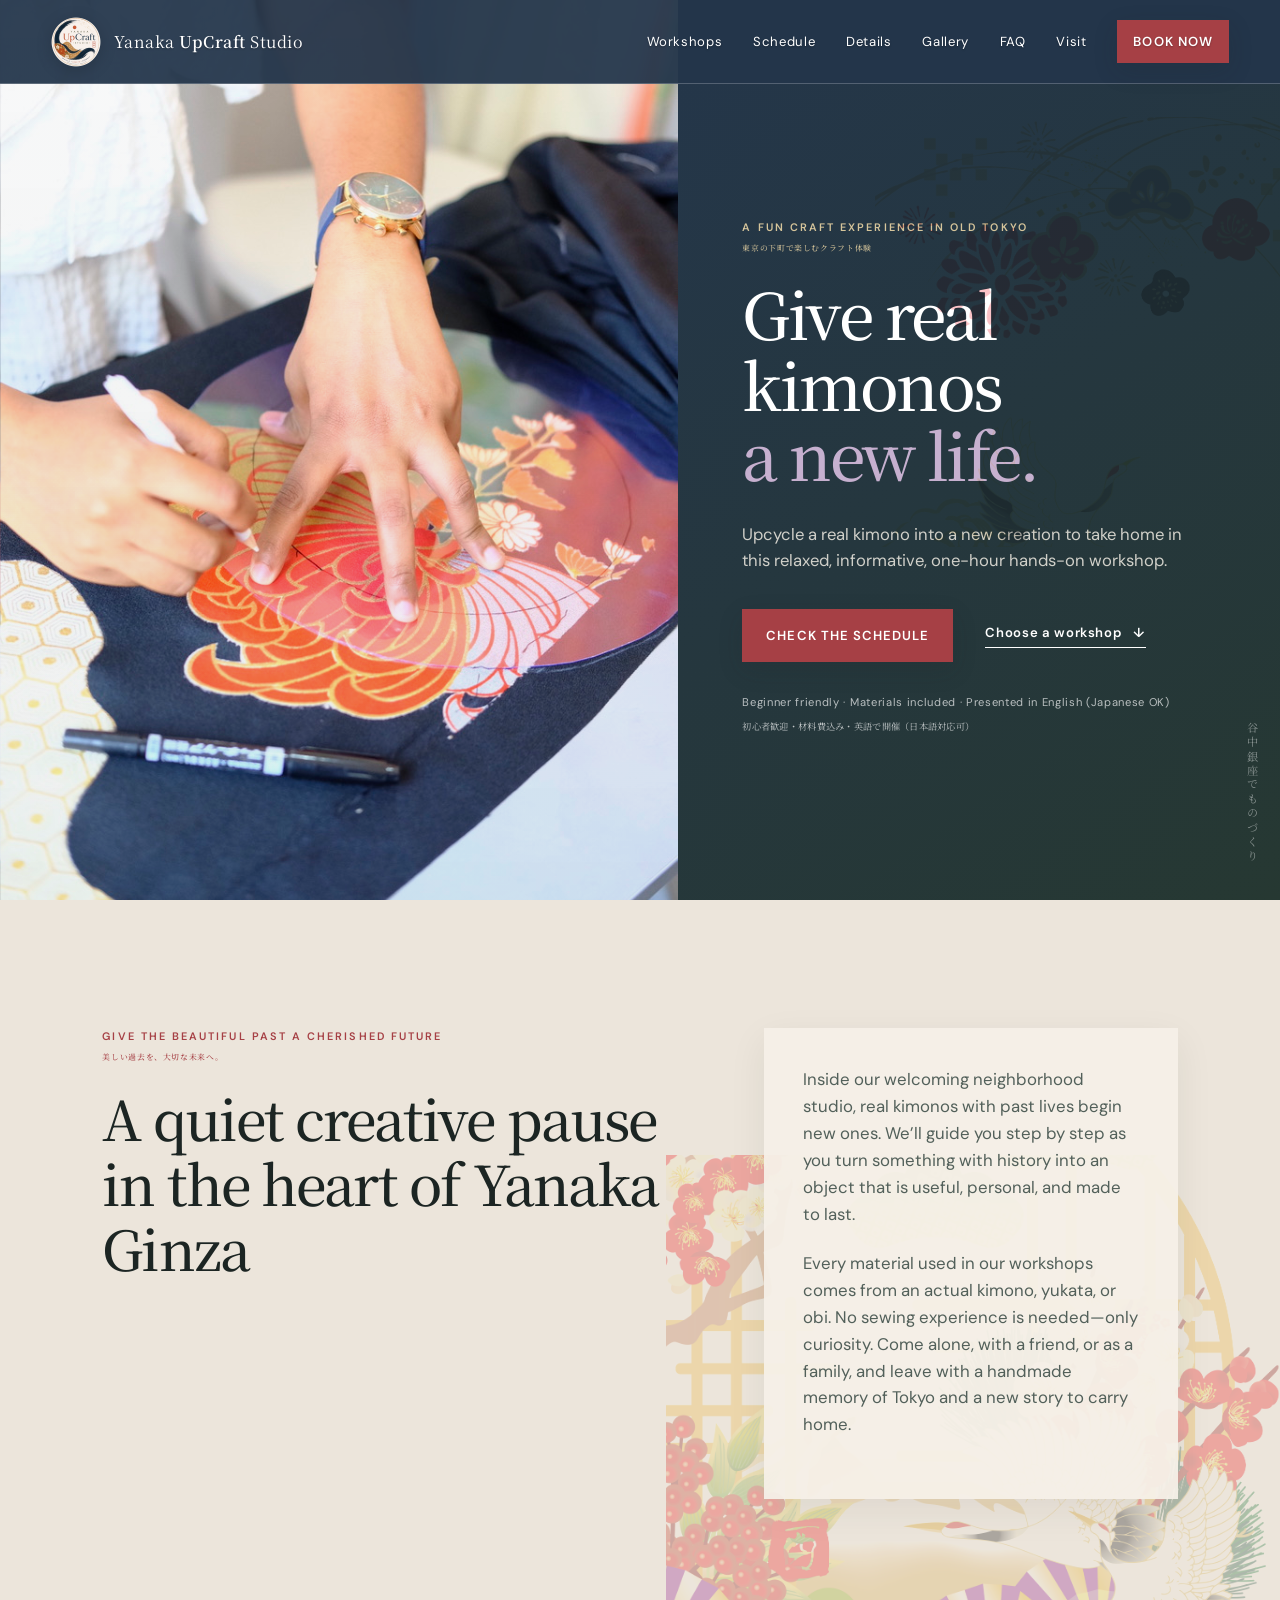
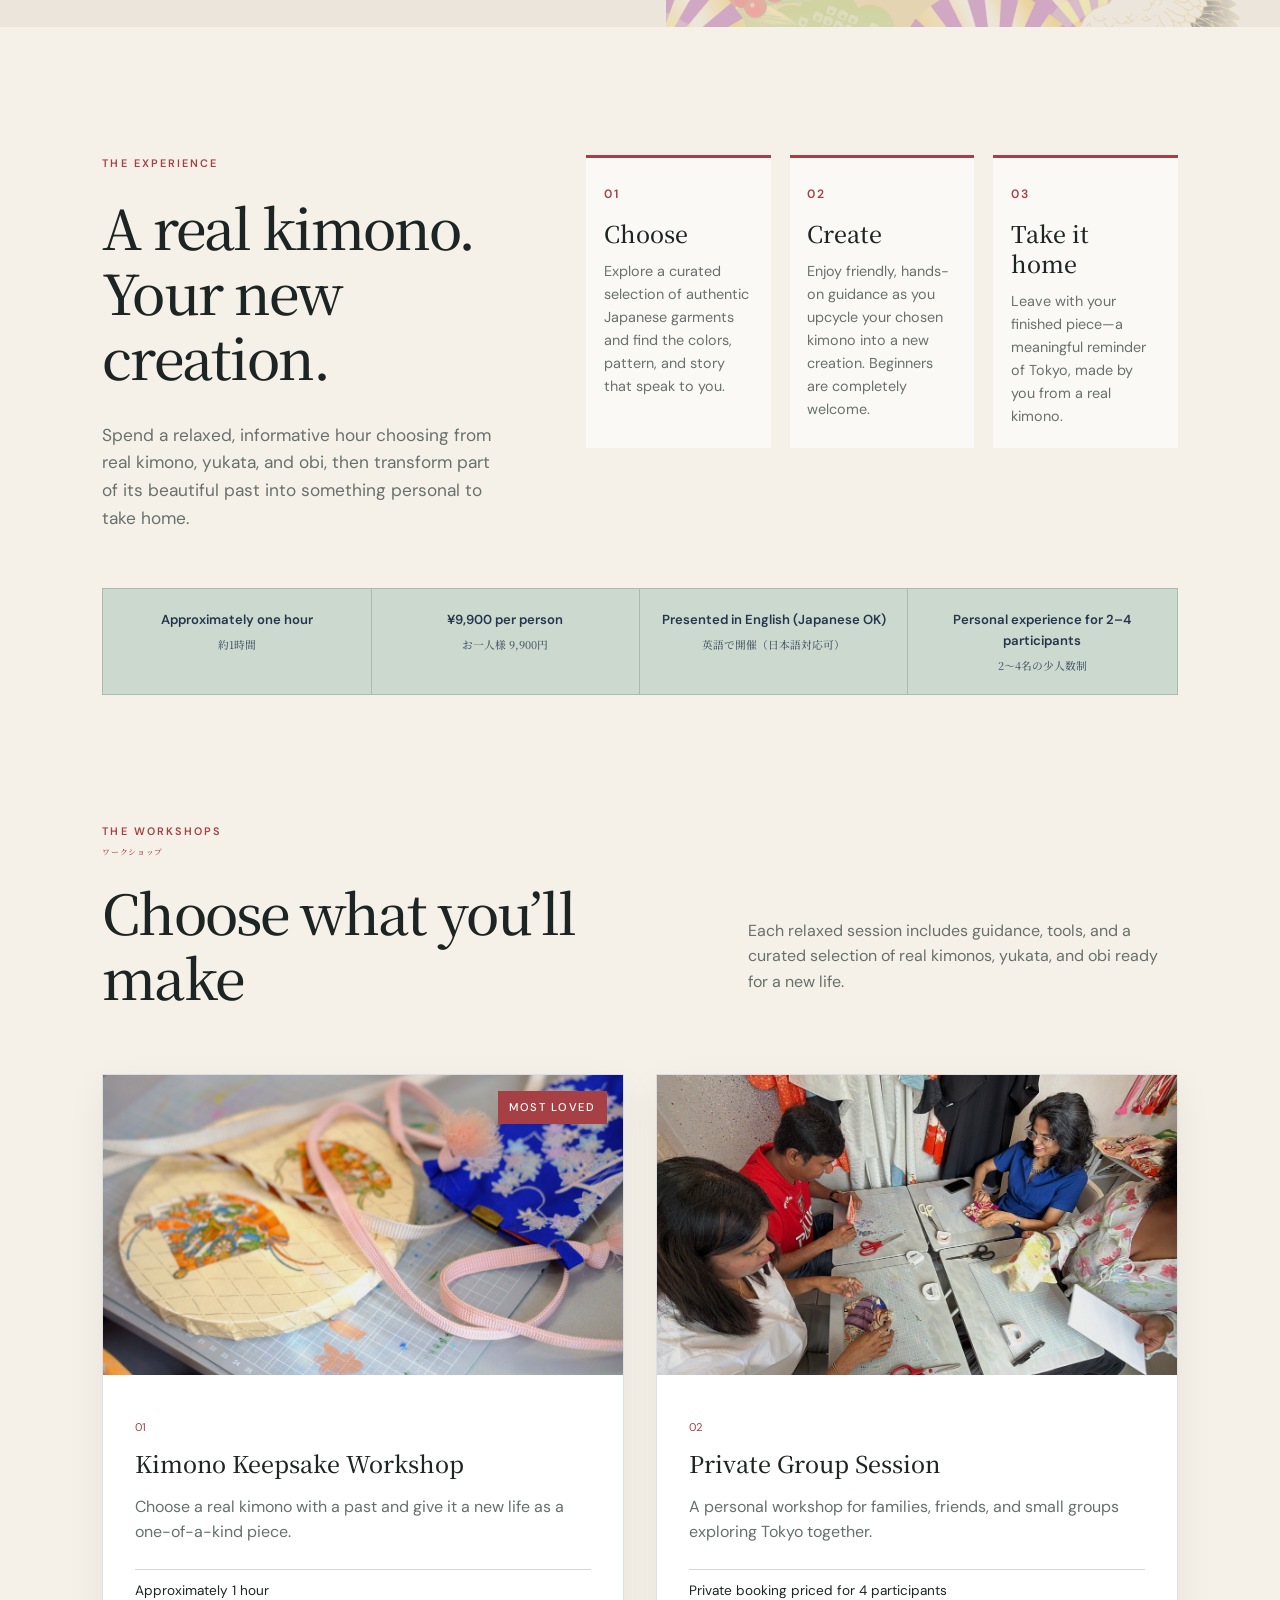
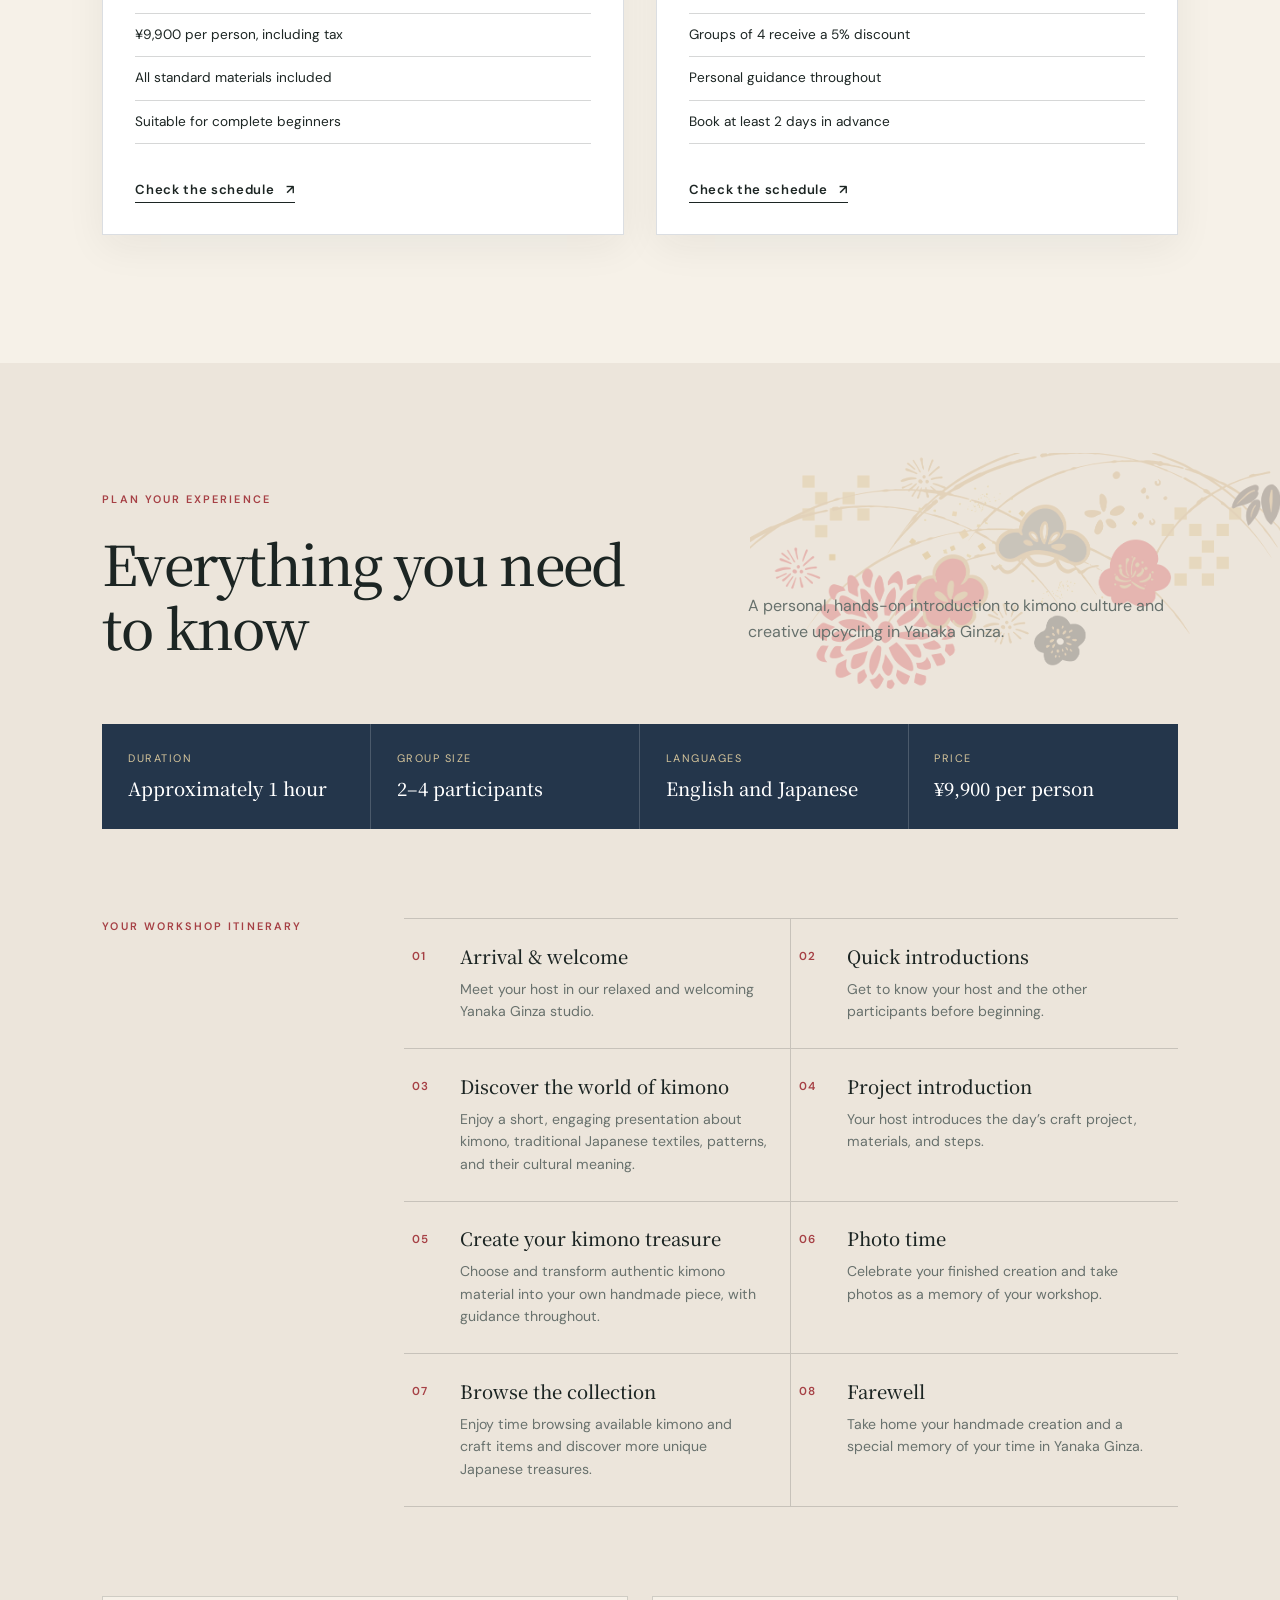
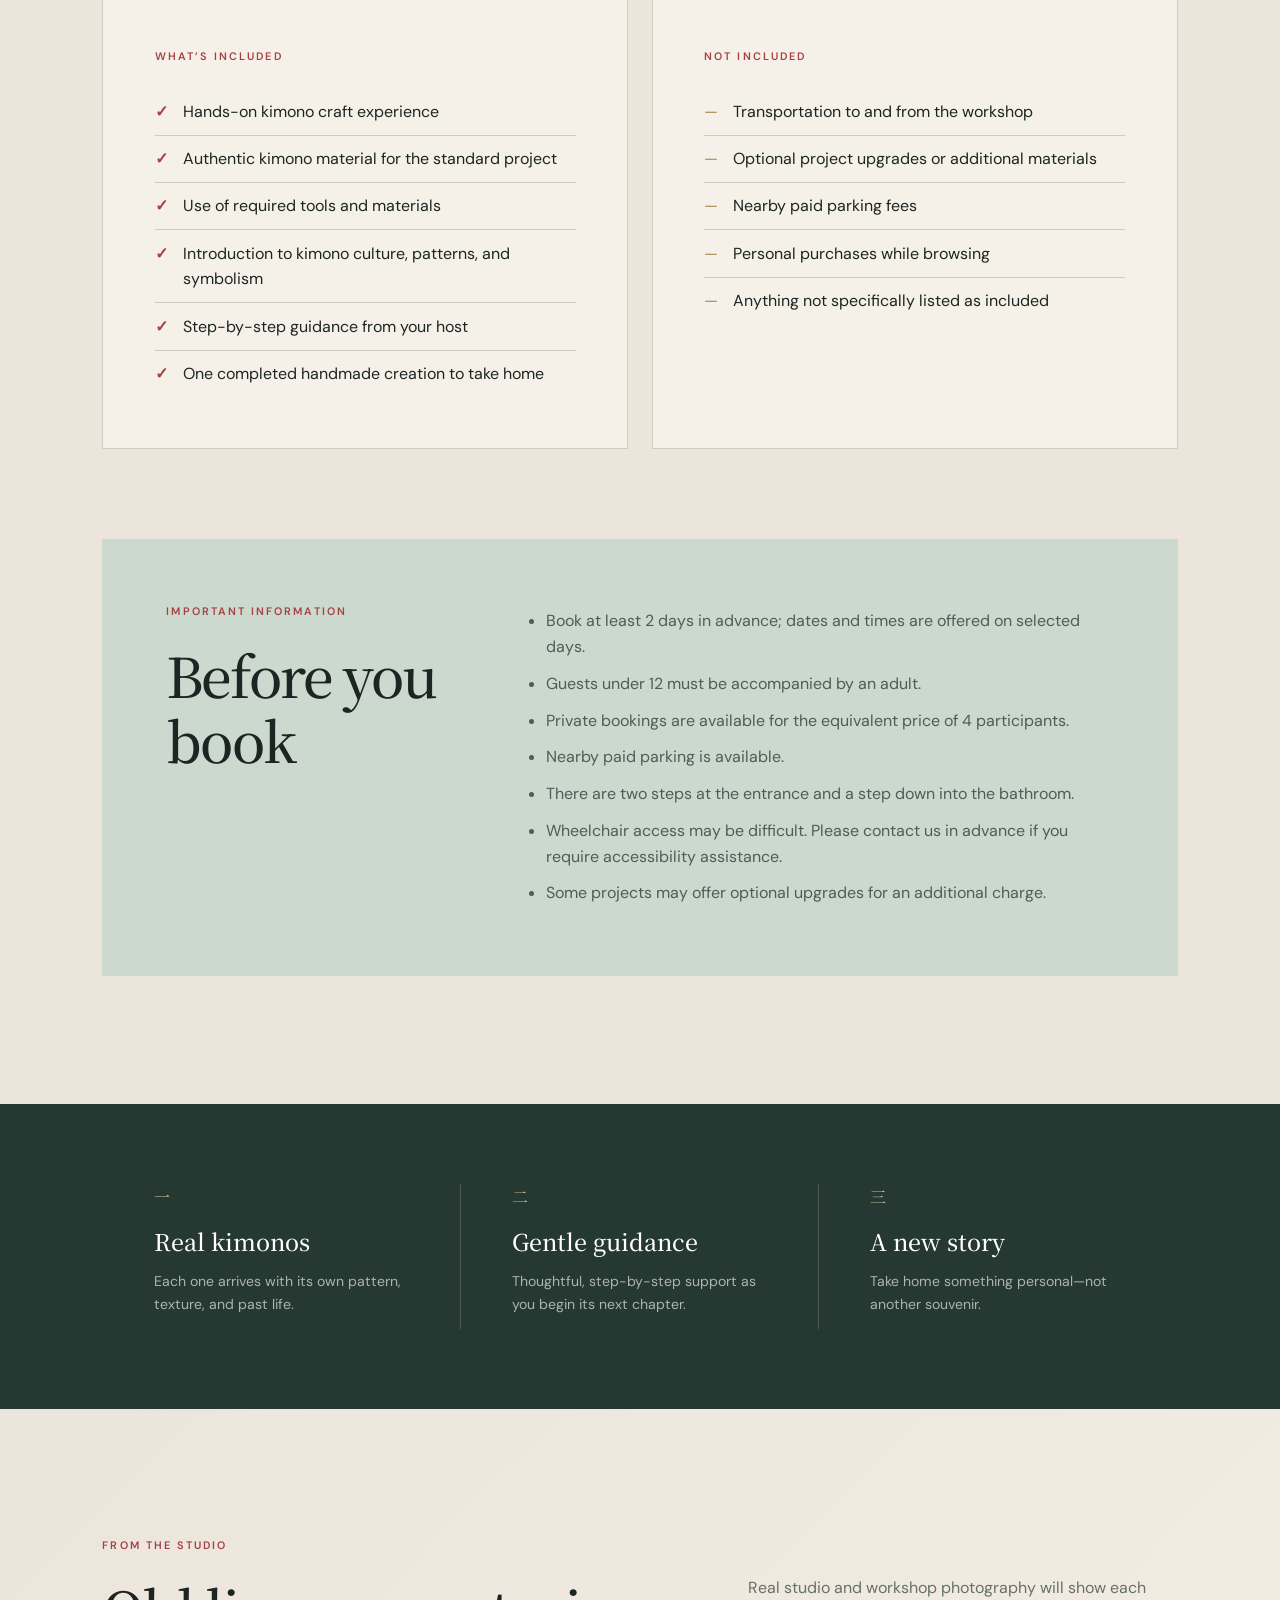
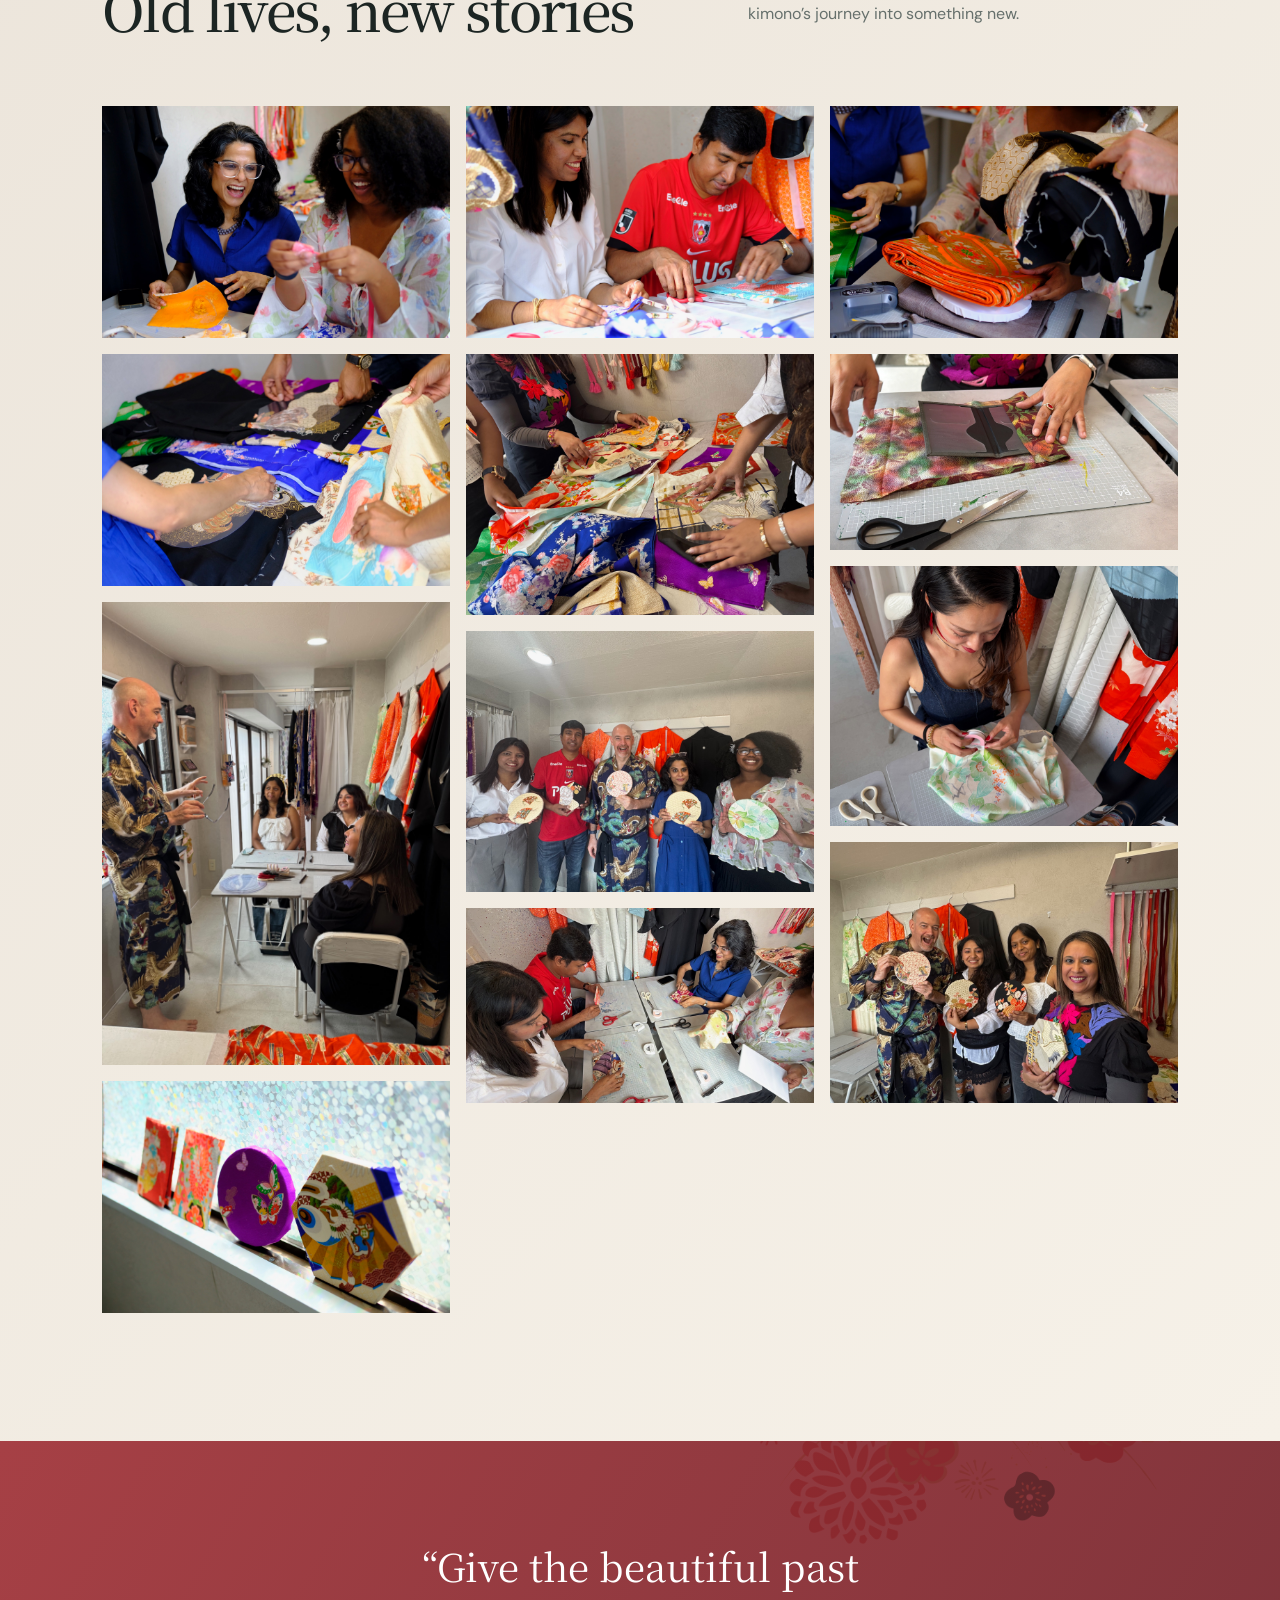
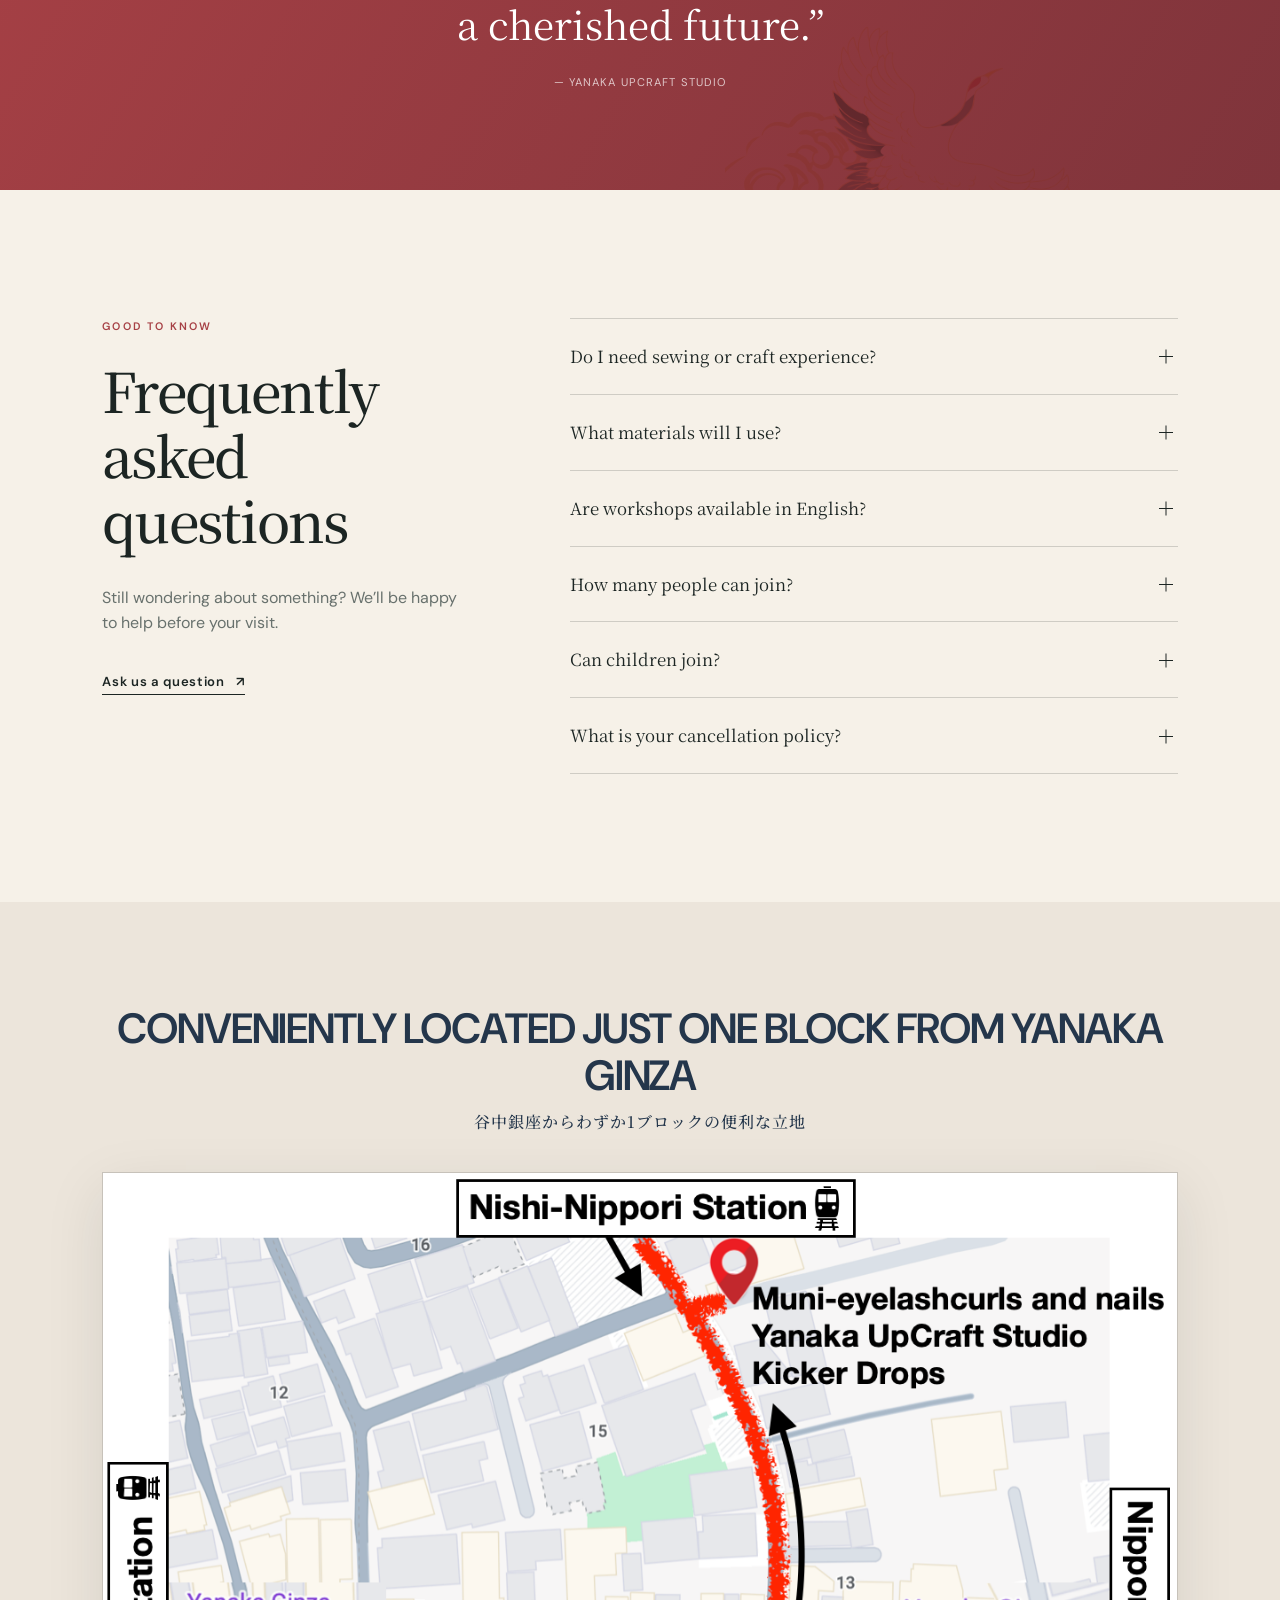
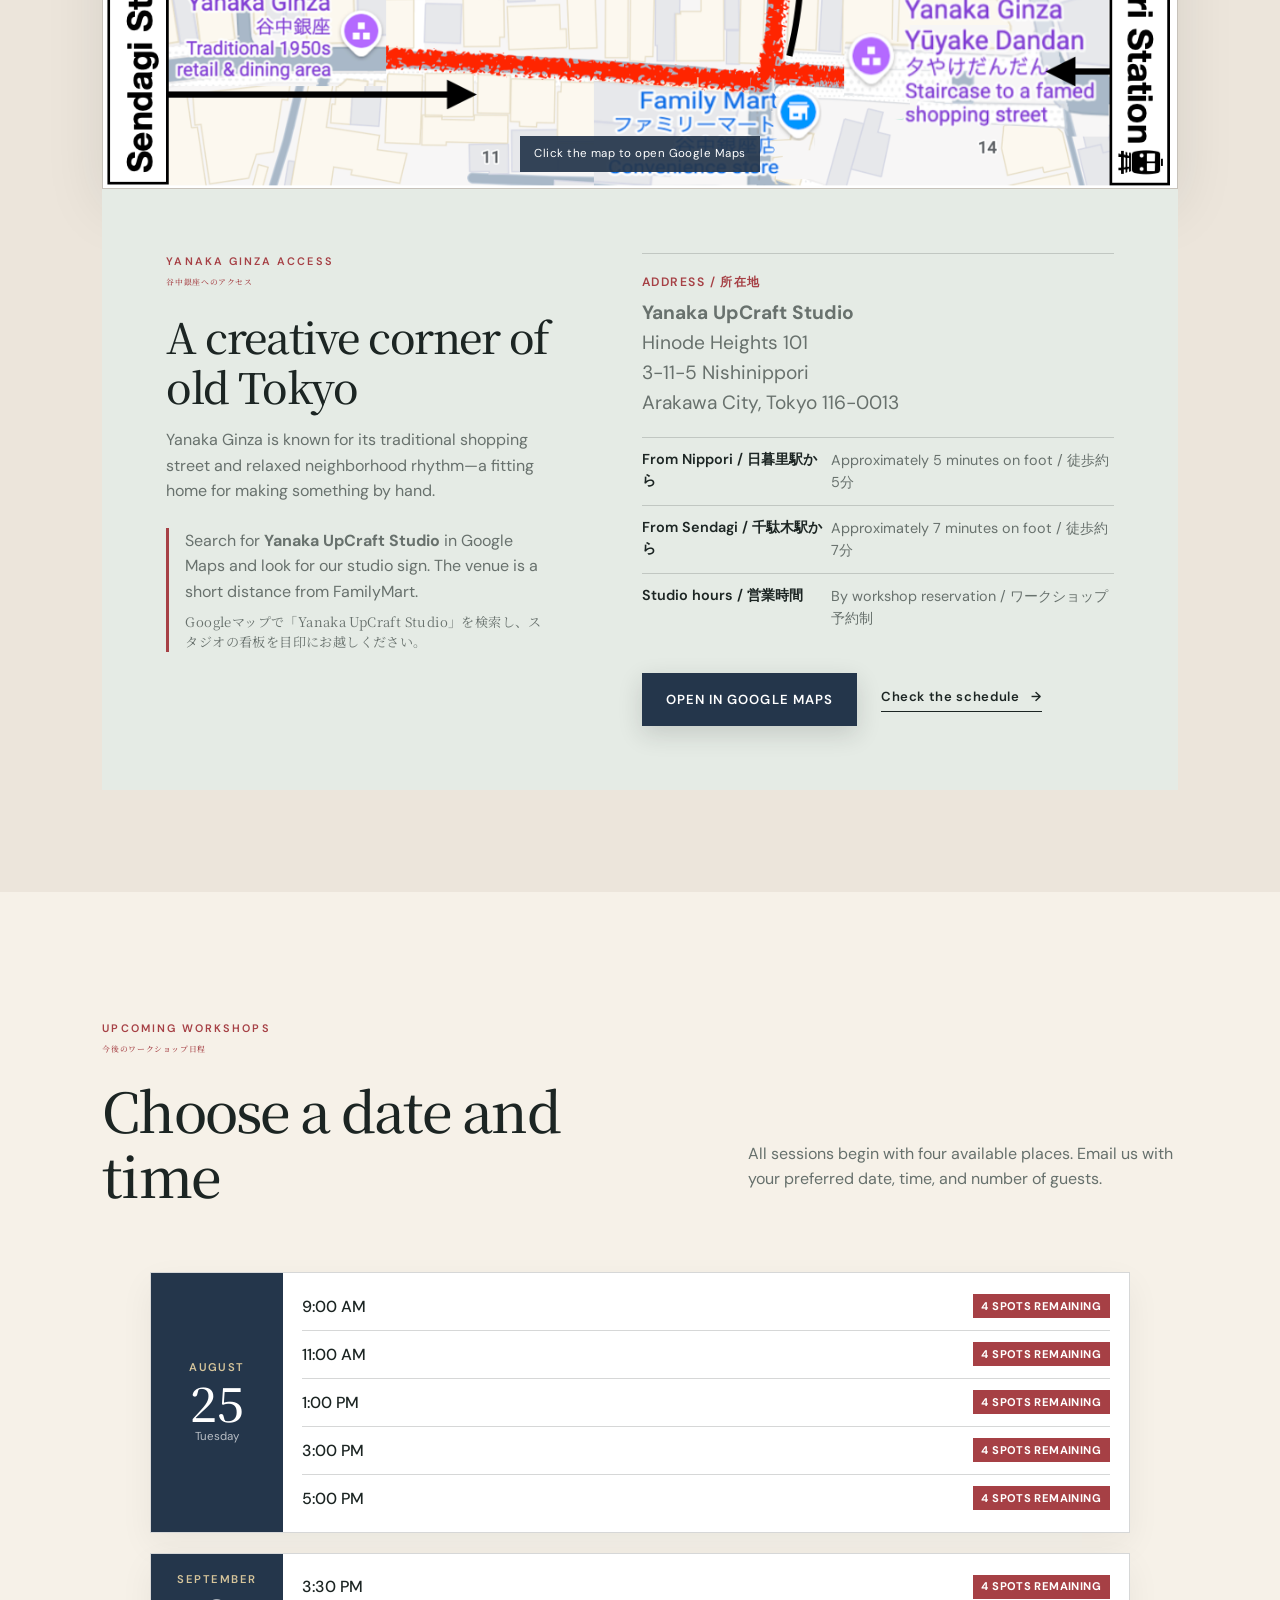
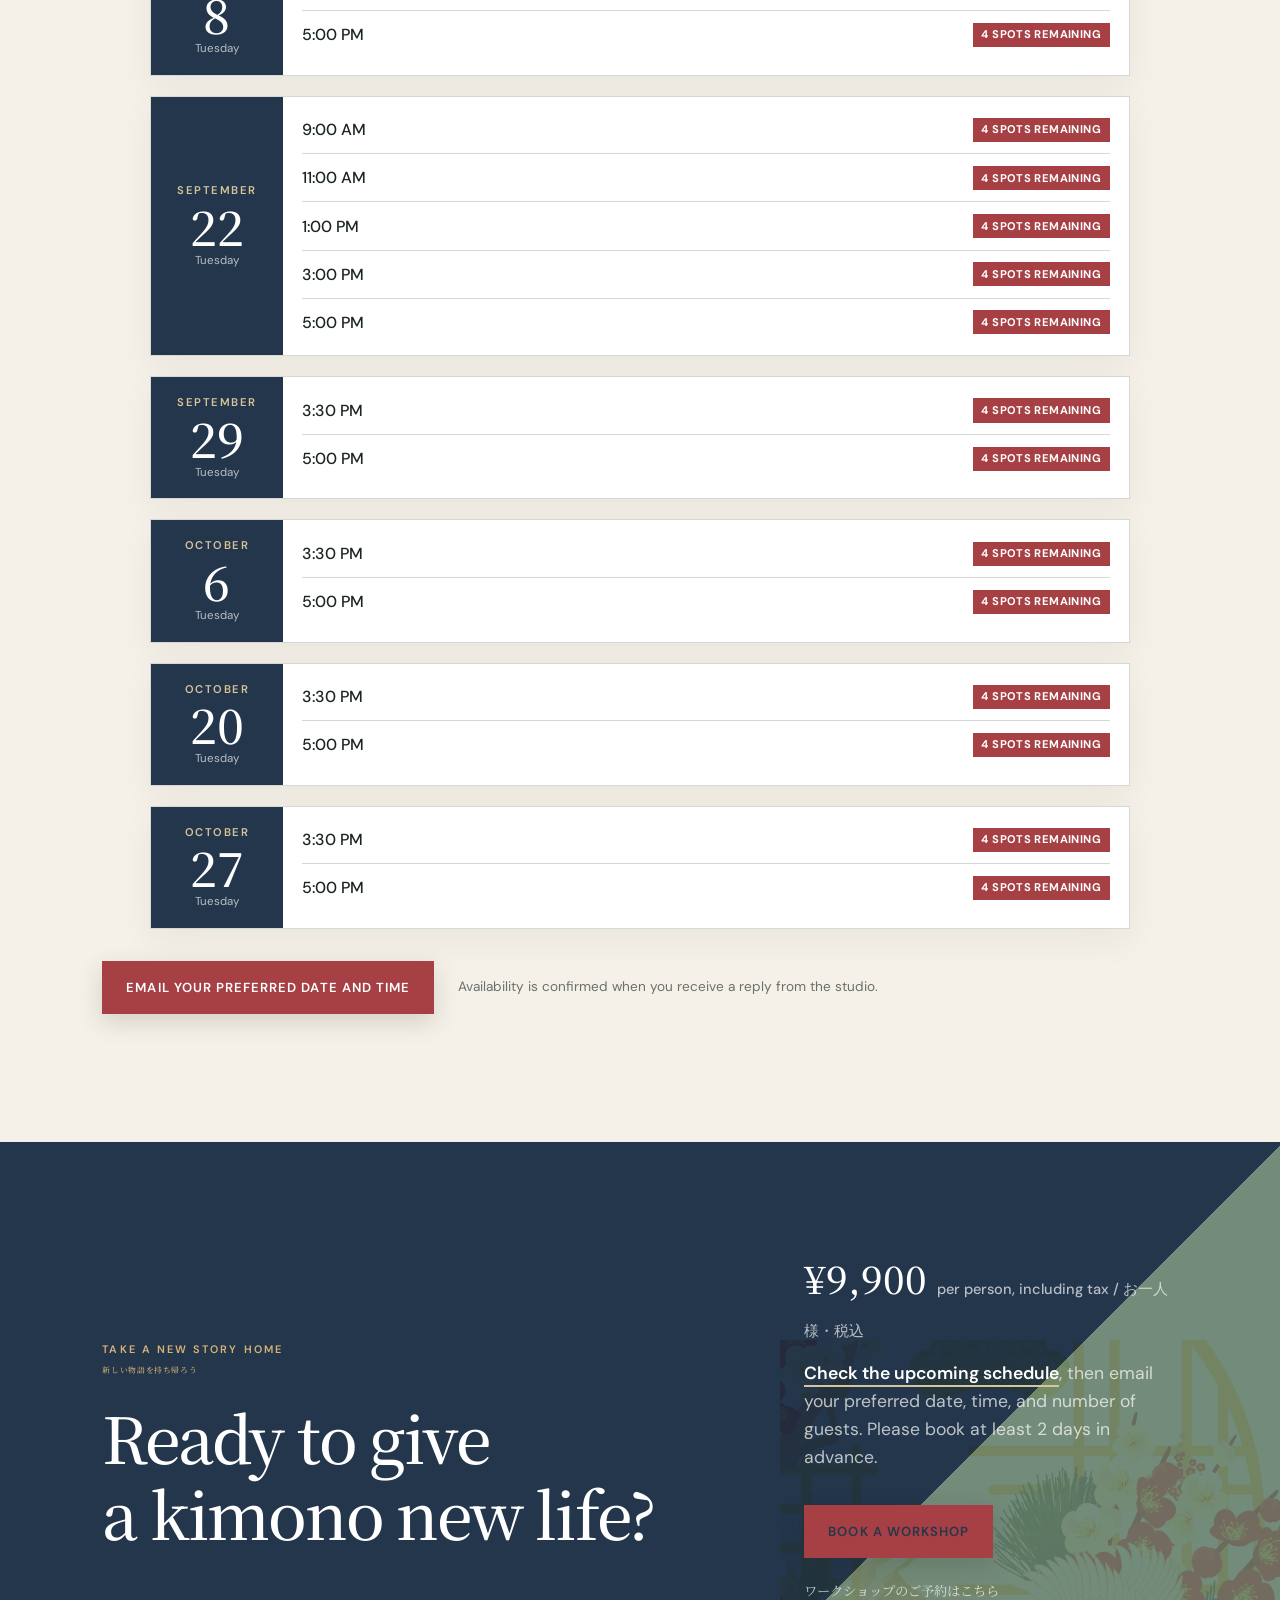
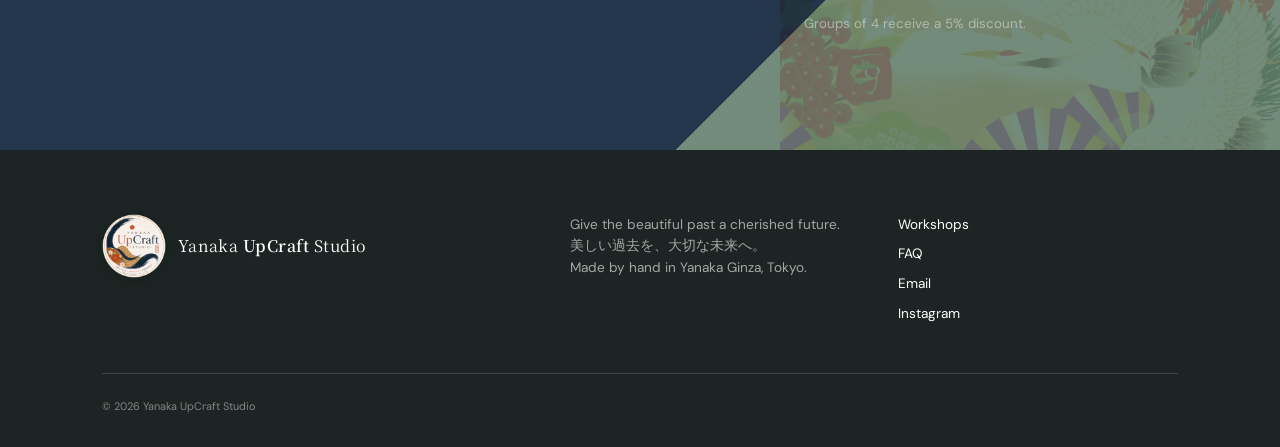
==== index.html @ 0b8ea52d "Merge remote-tracking branch 'origin/main' # Conflicts: #	index.html" ====
<!doctype html>
<html lang="en">
<head>
  <meta charset="utf-8">
  <meta name="viewport" content="width=device-width, initial-scale=1">
  <title>Yanaka UpCraft Studio | Kimono Craft Workshops in Yanaka Ginza, Tokyo</title>
  <meta name="description" content="Give the beautiful past a cherished future at a relaxed, one-hour hands-on kimono upcycling workshop in Yanaka Ginza, Tokyo.">
  <meta name="theme-color" content="#23362f">
  <meta property="og:title" content="Yanaka UpCraft Studio">
  <meta property="og:description" content="A relaxed, hands-on kimono upcycling workshop in Yanaka Ginza, Tokyo.">
  <meta property="og:type" content="website">
  <meta property="og:url" content="https://yanakaupcraftstudio.com/">
  <meta name="twitter:card" content="summary_large_image">
  <meta name="twitter:title" content="Yanaka UpCraft Studio">
  <meta name="twitter:description" content="A relaxed, hands-on kimono upcycling workshop in Yanaka Ginza, Tokyo.">
  <link rel="canonical" href="https://yanakaupcraftstudio.com/">
  <link rel="icon" href="favicon.png" type="image/png" sizes="32x32">
  <link rel="apple-touch-icon" href="apple-touch-icon.png" sizes="180x180">
  <link rel="preconnect" href="https://fonts.googleapis.com">
  <link rel="preconnect" href="https://fonts.gstatic.com" crossorigin>
  <link href="https://fonts.googleapis.com/css2?family=DM+Sans:wght@400;500;600&family=Noto+Serif+JP:wght@400;500;600&display=swap" rel="stylesheet">
  <link rel="stylesheet" href="css/style.css">
  <script src="js/script.js" defer></script>
</head>
<body>
  <a class="skip-link" href="#main">Skip to content</a>
  <header class="site-header" data-header>
    <a class="brand" href="#top" aria-label="Yanaka UpCraft Studio home">
      <img class="brand-logo" src="images/yanaka-upcraft-logo-circle.png" alt="Yanaka UpCraft Studio logo">
      <span>Yanaka <strong>UpCraft</strong> Studio</span>
    </a>
    <button class="menu-button" type="button" aria-expanded="false" aria-controls="site-nav">Menu</button>
    <nav id="site-nav" class="site-nav" aria-label="Main navigation">
      <a href="#workshops">Workshops</a><a href="#schedule">Schedule</a><a href="#details">Details</a><a href="#gallery">Gallery</a><a href="#faq">FAQ</a><a href="#visit">Visit</a>
      <a class="button button-small" href="#book">Book Now</a>
    </nav>
  </header>

  <main id="main">
    <section class="hero" id="top">
      <div class="hero-art" role="img" aria-label="Hands tracing a vivid floral design on a real kimono during a craft workshop"></div>
      <div class="hero-copy">
        <p class="eyebrow">A fun craft experience in old Tokyo <span class="eyebrow-jp" lang="ja">東京の下町で楽しむクラフト体験</span></p>
        <h1>Give real kimonos<br><em>a new life.</em></h1>
        <p class="hero-intro">Upcycle a real kimono into a new creation to take home in this relaxed, informative, one-hour hands-on workshop.</p>
        <div class="button-row"><a class="button" href="#schedule">Check the Schedule</a><a class="text-link" href="#workshops">Choose a workshop <span>↓</span></a></div>
        <p class="hero-note">Beginner friendly · Materials included · Presented in English (Japanese OK)<span class="jp-text" lang="ja">初心者歓迎・材料費込み・英語で開催（日本語対応可）</span></p>
      </div>
      <span class="vertical-type" aria-hidden="true">谷中銀座でものづくり</span>
    </section>

    <section class="intro section motif-section" id="story">
      <div><p class="eyebrow">Give the beautiful past a cherished future <span class="eyebrow-jp" lang="ja">美しい過去を、大切な未来へ。</span></p><h2>A quiet creative pause in the heart of Yanaka Ginza</h2></div>
      <div class="prose"><p>Inside our welcoming neighborhood studio, real kimonos with past lives begin new ones. We’ll guide you step by step as you turn something with history into an object that is useful, personal, and made to last.</p><p>Every material used in our workshops comes from an actual kimono, yukata, or obi. No sewing experience is needed—only curiosity. Come alone, with a friend, or as a family, and leave with a handmade memory of Tokyo and a new story to carry home.</p></div>
    </section>

    <section class="experience-details section" aria-labelledby="experience-title">
      <div class="experience-lead"><p class="eyebrow">The experience</p><h2 id="experience-title">A real kimono.<br>Your new creation.</h2><p>Spend a relaxed, informative hour choosing from real kimono, yukata, and obi, then transform part of its beautiful past into something personal to take home.</p></div>
      <div class="experience-steps">
        <article><span>01</span><h3>Choose</h3><p>Explore a curated selection of authentic Japanese garments and find the colors, pattern, and story that speak to you.</p></article>
        <article><span>02</span><h3>Create</h3><p>Enjoy friendly, hands-on guidance as you upcycle your chosen kimono into a new creation. Beginners are completely welcome.</p></article>
        <article><span>03</span><h3>Take it home</h3><p>Leave with your finished piece—a meaningful reminder of Tokyo, made by you from a real kimono.</p></article>
      </div>
      <ul class="experience-facts" aria-label="Workshop details"><li>Approximately one hour<small lang="ja">約1時間</small></li><li>¥9,900 per person<small lang="ja">お一人様 9,900円</small></li><li>Presented in English (Japanese OK)<small lang="ja">英語で開催（日本語対応可）</small></li><li>Personal experience for 2–4 participants<small lang="ja">2～4名の少人数制</small></li></ul>
    </section>

    <section class="workshops section" id="workshops">
      <div class="section-heading"><div><p class="eyebrow">The workshops <span class="eyebrow-jp" lang="ja">ワークショップ</span></p><h2>Choose what you’ll make</h2></div><p>Each relaxed session includes guidance, tools, and a curated selection of real kimonos, yukata, and obi ready for a new life.</p></div>
      <div class="card-grid">
        <article class="workshop-card featured"><div class="card-image image-one" role="img" aria-label="Finished round and drawstring kimono keepsakes in cream and blue"><b>Most loved</b></div><div class="card-body"><p class="card-number">01</p><h3>Kimono Keepsake Workshop</h3><p>Choose a real kimono with a past and give it a new life as a one-of-a-kind piece.</p><ul><li>Approximately 1 hour</li><li>¥9,900 per person, including tax</li><li>All standard materials included</li><li>Suitable for complete beginners</li></ul><a class="text-link" href="#schedule">Check the schedule <span>↗</span></a></div></article>
        <article class="workshop-card"><div class="card-image image-two" role="img" aria-label="Four guests enjoying hands-on kimono craft projects together in the studio"></div><div class="card-body"><p class="card-number">02</p><h3>Private Group Session</h3><p>A personal workshop for families, friends, and small groups exploring Tokyo together.</p><ul><li>Private booking priced for 4 participants</li><li>Groups of 4 receive a 5% discount</li><li>Personal guidance throughout</li><li>Book at least 2 days in advance</li></ul><a class="text-link" href="#schedule">Check the schedule <span>↗</span></a></div></article>
      </div>
    </section>

    <section class="details-section section" id="details">
      <div class="section-heading"><div><p class="eyebrow">Plan your experience</p><h2>Everything you need to know</h2></div><p>A personal, hands-on introduction to kimono culture and creative upcycling in Yanaka Ginza.</p></div>
      <div class="detail-summary"><div><small>Duration</small><strong>Approximately 1 hour</strong></div><div><small>Group size</small><strong>2–4 participants</strong></div><div><small>Languages</small><strong>English and Japanese</strong></div><div><small>Price</small><strong>¥9,900 per person</strong></div></div>

      <div class="itinerary-block"><p class="eyebrow">Your workshop itinerary</p><ol class="itinerary-list"><li><h3>Arrival &amp; welcome</h3><p>Meet your host in our relaxed and welcoming Yanaka Ginza studio.</p></li><li><h3>Quick introductions</h3><p>Get to know your host and the other participants before beginning.</p></li><li><h3>Discover the world of kimono</h3><p>Enjoy a short, engaging presentation about kimono, traditional Japanese textiles, patterns, and their cultural meaning.</p></li><li><h3>Project introduction</h3><p>Your host introduces the day’s craft project, materials, and steps.</p></li><li><h3>Create your kimono treasure</h3><p>Choose and transform authentic kimono material into your own handmade piece, with guidance throughout.</p></li><li><h3>Photo time</h3><p>Celebrate your finished creation and take photos as a memory of your workshop.</p></li><li><h3>Browse the collection</h3><p>Enjoy time browsing available kimono and craft items and discover more unique Japanese treasures.</p></li><li><h3>Farewell</h3><p>Take home your handmade creation and a special memory of your time in Yanaka Ginza.</p></li></ol></div>

      <div class="included-grid"><article><p class="eyebrow">What’s included</p><ul class="check-list"><li>Hands-on kimono craft experience</li><li>Authentic kimono material for the standard project</li><li>Use of required tools and materials</li><li>Introduction to kimono culture, patterns, and symbolism</li><li>Step-by-step guidance from your host</li><li>One completed handmade creation to take home</li></ul></article><article><p class="eyebrow">Not included</p><ul class="plain-list"><li>Transportation to and from the workshop</li><li>Optional project upgrades or additional materials</li><li>Nearby paid parking fees</li><li>Personal purchases while browsing</li><li>Anything not specifically listed as included</li></ul></article></div>

      <div class="important-info"><div><p class="eyebrow">Important information</p><h2>Before you book</h2></div><ul><li>Book at least 2 days in advance; dates and times are offered on selected days.</li><li>Guests under 12 must be accompanied by an adult.</li><li>Private bookings are available for the equivalent price of 4 participants.</li><li>Nearby paid parking is available.</li><li>There are two steps at the entrance and a step down into the bathroom.</li><li>Wheelchair access may be difficult. Please contact us in advance if you require accessibility assistance.</li><li>Some projects may offer optional upgrades for an additional charge.</li></ul></div>
    </section>

    <section class="values section" aria-label="What makes the experience special">
      <div><span>一</span><h3>Real kimonos</h3><p>Each one arrives with its own pattern, texture, and past life.</p></div><div><span>二</span><h3>Gentle guidance</h3><p>Thoughtful, step-by-step support as you begin its next chapter.</p></div><div><span>三</span><h3>A new story</h3><p>Take home something personal—not another souvenir.</p></div>
    </section>

    <section class="gallery section" id="gallery">
      <div class="section-heading"><div><p class="eyebrow">From the studio</p><h2>Old lives, new stories</h2></div><p>Real studio and workshop photography will show each kimono’s journey into something new.</p></div>
      <div class="gallery-grid">
        <figure class="gallery-item"><img src="images/workshop-guests-making.jpg" alt="Two smiling guests working with colorful kimono materials" loading="lazy"></figure>
        <figure class="gallery-item"><img src="images/choosing-kimono-pieces.jpg" alt="Guests choosing from a table filled with real kimono and obi" loading="lazy"></figure>
        <figure class="gallery-item"><img src="images/kimono-culture-introduction.jpg" alt="A kimono culture introduction inside the Yanaka Ginza studio" loading="lazy"></figure>
        <figure class="gallery-item"><img src="images/finished-kimono-crafts.jpg" alt="Finished kimono-covered creations displayed in the studio window" loading="lazy"></figure>
        <figure class="gallery-item"><img src="images/couple-making-kimono-crafts.jpg" alt="A couple enjoying the hands-on kimono craft workshop" loading="lazy"></figure>
        <figure class="gallery-item"><img src="images/choosing-kimono-patterns.jpg" alt="Guests exploring colorful kimono patterns together" loading="lazy"></figure>
        <figure class="gallery-item"><img src="images/workshop-group-finished-projects.jpg" alt="Workshop group holding their completed handmade kimono creations" loading="lazy"></figure>
        <figure class="gallery-item"><img src="images/hands-on-group-workshop.jpg" alt="Four guests making individual kimono craft projects around the worktables" loading="lazy"></figure>
        <figure class="gallery-item"><img src="images/exploring-obi.jpg" alt="Guests examining bright orange, green, gold, and black obi" loading="lazy"></figure>
        <figure class="gallery-item"><img src="images/assembling-kimono-project.jpg" alt="A guest assembling a richly patterned kimono project" loading="lazy"></figure>
        <figure class="gallery-item"><img src="images/guest-making-kimono-project.jpg" alt="A guest carefully shaping pale green floral kimono material" loading="lazy"></figure>
        <figure class="gallery-item"><img src="images/workshop-group-portrait.jpg" alt="A workshop group smiling with their finished kimono pieces" loading="lazy"></figure>
      </div>
    </section>

    <section class="quote-band"><p>“Give the beautiful past<br>a cherished future.”</p><span>— Yanaka UpCraft Studio</span></section>

    <section class="faq section" id="faq">
      <div><p class="eyebrow">Good to know</p><h2>Frequently asked questions</h2><p class="faq-intro">Still wondering about something? We’ll be happy to help before your visit.</p><a class="text-link" href="mailto:yanakaupcraftstudio@gmail.com">Ask us a question <span>↗</span></a></div>
      <div class="accordion">
        <details><summary>Do I need sewing or craft experience?<span></span></summary><p>Not at all. Workshops are designed for complete beginners, with friendly guidance throughout.</p></details>
        <details><summary>What materials will I use?<span></span></summary><p>All tools and workshop materials are included. Every material used in our workshops comes from an actual kimono, yukata, or obi. You’ll choose one in the studio and help its story continue.</p></details>
        <details><summary>Are workshops available in English?<span></span></summary><p>Yes. Workshops are presented in English, and Japanese is also OK.</p></details>
        <details><summary>How many people can join?<span></span></summary><p>Standard workshops are for 2–4 participants. Solo visitors are welcome to inquire about joining an available session. Private bookings are available for the equivalent price of 4 participants, and groups of 4 receive a 5% discount.</p></details>
        <details><summary>Can children join?<span></span></summary><p>Yes. Guests under 12 must be accompanied by an adult.</p></details>
        <details><summary>What is your cancellation policy?<span></span></summary><p>Please cancel at least 3 days before the scheduled workshop and confirm applicable refund conditions before booking. Rescheduling may be possible when another date or time is available. Late arrivals and no-shows are non-refundable. If the workshop is cancelled by the operator, a refund will be provided.</p></details>
      </div>
    </section>

    <section class="visit section" id="visit">
      <div class="location-callout"><strong>Conveniently located just one block from Yanaka Ginza</strong><span lang="ja">谷中銀座からわずか1ブロックの便利な立地</span></div>
      <figure class="access-map"><a href="https://maps.app.goo.gl/iifubuPrYhz1hNJP9" target="_blank" rel="noopener"><img src="images/yanaka-ginza-access-map-print.png" alt="Full walking map from Nishi-Nippori, Nippori, and Sendagi stations to Yanaka UpCraft Studio near Yanaka Ginza"><span>Click the map to open Google Maps</span></a></figure>
      <div class="visit-copy"><div><p class="eyebrow">Yanaka Ginza access <span class="eyebrow-jp" lang="ja">谷中銀座へのアクセス</span></p><h2>A creative corner of old Tokyo</h2><p>Yanaka Ginza is known for its traditional shopping street and relaxed neighborhood rhythm—a fitting home for making something by hand.</p><p class="arrival-note">Search for <strong>Yanaka UpCraft Studio</strong> in Google Maps and look for our studio sign. The venue is a short distance from FamilyMart.<span class="jp-text" lang="ja">Googleマップで「Yanaka UpCraft Studio」を検索し、スタジオの看板を目印にお越しください。</span></p></div><div><dl><div class="address-row"><dt>Address / 所在地</dt><dd><a href="https://maps.app.goo.gl/iifubuPrYhz1hNJP9" target="_blank" rel="noopener"><strong>Yanaka UpCraft Studio</strong><br>Hinode Heights 101<br>3-11-5 Nishinippori<br>Arakawa City, Tokyo 116-0013</a></dd></div><div><dt>From Nippori / 日暮里駅から</dt><dd>Approximately 5 minutes on foot / 徒歩約5分</dd></div><div><dt>From Sendagi / 千駄木駅から</dt><dd>Approximately 7 minutes on foot / 徒歩約7分</dd></div><div><dt>Studio hours / 営業時間</dt><dd>By workshop reservation / ワークショップ予約制</dd></div></dl><div class="visit-actions"><a class="button map-button" href="https://maps.app.goo.gl/iifubuPrYhz1hNJP9" target="_blank" rel="noopener">Open in Google Maps</a><a class="text-link" href="#schedule">Check the schedule <span>→</span></a></div></div></div>
    </section>

    <section class="schedule section" id="schedule" aria-labelledby="schedule-title">
      <div class="section-heading schedule-heading"><div><p class="eyebrow">Upcoming workshops <span class="eyebrow-jp" lang="ja">今後のワークショップ日程</span></p><h2 id="schedule-title">Choose a date and time</h2></div><p>All sessions begin with four available places. Email us with your preferred date, time, and number of guests.</p></div>
      <div class="schedule-list">
        <article class="schedule-day"><div class="schedule-date"><time datetime="2026-08-25"><span>August</span><strong>25</strong><small>Tuesday</small></time></div><ul><li><time datetime="2026-08-25T09:00">9:00 AM</time><strong>4 spots remaining</strong></li><li><time datetime="2026-08-25T11:00">11:00 AM</time><strong>4 spots remaining</strong></li><li><time datetime="2026-08-25T13:00">1:00 PM</time><strong>4 spots remaining</strong></li><li><time datetime="2026-08-25T15:00">3:00 PM</time><strong>4 spots remaining</strong></li><li><time datetime="2026-08-25T17:00">5:00 PM</time><strong>4 spots remaining</strong></li></ul></article>
        <article class="schedule-day"><div class="schedule-date"><time datetime="2026-09-08"><span>September</span><strong>8</strong><small>Tuesday</small></time></div><ul><li><time datetime="2026-09-08T15:30">3:30 PM</time><strong>4 spots remaining</strong></li><li><time datetime="2026-09-08T17:00">5:00 PM</time><strong>4 spots remaining</strong></li></ul></article>
        <article class="schedule-day"><div class="schedule-date"><time datetime="2026-09-22"><span>September</span><strong>22</strong><small>Tuesday</small></time></div><ul><li><time datetime="2026-09-22T09:00">9:00 AM</time><strong>4 spots remaining</strong></li><li><time datetime="2026-09-22T11:00">11:00 AM</time><strong>4 spots remaining</strong></li><li><time datetime="2026-09-22T13:00">1:00 PM</time><strong>4 spots remaining</strong></li><li><time datetime="2026-09-22T15:00">3:00 PM</time><strong>4 spots remaining</strong></li><li><time datetime="2026-09-22T17:00">5:00 PM</time><strong>4 spots remaining</strong></li></ul></article>
        <article class="schedule-day"><div class="schedule-date"><time datetime="2026-09-29"><span>September</span><strong>29</strong><small>Tuesday</small></time></div><ul><li><time datetime="2026-09-29T15:30">3:30 PM</time><strong>4 spots remaining</strong></li><li><time datetime="2026-09-29T17:00">5:00 PM</time><strong>4 spots remaining</strong></li></ul></article>
        <article class="schedule-day"><div class="schedule-date"><time datetime="2026-10-06"><span>October</span><strong>6</strong><small>Tuesday</small></time></div><ul><li><time datetime="2026-10-06T15:30">3:30 PM</time><strong>4 spots remaining</strong></li><li><time datetime="2026-10-06T17:00">5:00 PM</time><strong>4 spots remaining</strong></li></ul></article>
        <article class="schedule-day"><div class="schedule-date"><time datetime="2026-10-20"><span>October</span><strong>20</strong><small>Tuesday</small></time></div><ul><li><time datetime="2026-10-20T15:30">3:30 PM</time><strong>4 spots remaining</strong></li><li><time datetime="2026-10-20T17:00">5:00 PM</time><strong>4 spots remaining</strong></li></ul></article>
        <article class="schedule-day"><div class="schedule-date"><time datetime="2026-10-27"><span>October</span><strong>27</strong><small>Tuesday</small></time></div><ul><li><time datetime="2026-10-27T15:30">3:30 PM</time><strong>4 spots remaining</strong></li><li><time datetime="2026-10-27T17:00">5:00 PM</time><strong>4 spots remaining</strong></li></ul></article>
      </div>
      <div class="schedule-action"><a class="button" href="mailto:yanakaupcraftstudio@gmail.com?subject=Workshop%20reservation%20inquiry&body=Preferred%20date%3A%20%0APreferred%20time%3A%20%0ANumber%20of%20guests%3A%20">Email your preferred date and time</a><p>Availability is confirmed when you receive a reply from the studio.</p></div>
    </section>

    <section class="booking" id="book"><div><p class="eyebrow">Take a new story home <span class="eyebrow-jp" lang="ja">新しい物語を持ち帰ろう</span></p><h2>Ready to give<br>a kimono new life?</h2></div><div><p class="booking-price">¥9,900 <small>per person, including tax / お一人様・税込</small></p><p><a class="booking-schedule-link" href="#schedule">Check the upcoming schedule</a>, then email your preferred date, time, and number of guests. Please book at least 2 days in advance.</p><a class="button button-light" href="mailto:yanakaupcraftstudio@gmail.com?subject=Workshop%20reservation%20inquiry&body=Preferred%20date%3A%20%0APreferred%20time%3A%20%0ANumber%20of%20guests%3A%20">Book a workshop</a><small class="booking-jp" lang="ja">ワークショップのご予約はこちら</small><small>Groups of 4 receive a 5% discount.</small></div></section>
  </main>

  <footer><a class="brand brand-footer" href="#top"><img class="brand-logo brand-logo-footer" src="images/yanaka-upcraft-logo-circle.png" alt="Yanaka UpCraft Studio logo"><span>Yanaka <strong>UpCraft</strong> Studio</span></a><div><p>Give the beautiful past a cherished future.<br><span lang="ja">美しい過去を、大切な未来へ。</span><br>Made by hand in Yanaka Ginza, Tokyo.</p></div><div class="footer-links"><a href="#workshops">Workshops</a><a href="#faq">FAQ</a><a href="mailto:yanakaupcraftstudio@gmail.com">Email</a><a href="#">Instagram</a></div><p class="copyright">© <span data-year></span> Yanaka UpCraft Studio</p></footer>
</body>
</html>
---- css/style.css ----
:root{--ink:#25302c;--forest:#23362f;--paper:#f4efe5;--cream:#fbf8f1;--persimmon:#b94c32;--gold:#b59250;--line:rgba(37,48,44,.18);--serif:"Noto Serif JP",Georgia,serif;--sans:"DM Sans",Arial,sans-serif}*{box-sizing:border-box}html{scroll-behavior:smooth}body{margin:0;background:var(--cream);color:var(--ink);font-family:var(--sans);line-height:1.6}a{color:inherit;text-decoration:none}img{max-width:100%}.skip-link{position:fixed;left:1rem;top:-5rem;background:#fff;padding:.7rem 1rem;z-index:100}.skip-link:focus{top:1rem}.site-header{height:84px;padding:0 clamp(1.25rem,4vw,4.5rem);display:flex;align-items:center;justify-content:space-between;position:absolute;width:100%;z-index:10;color:#fff;border-bottom:1px solid rgba(255,255,255,.22)}.site-header.scrolled{position:fixed;background:rgba(35,54,47,.96);backdrop-filter:blur(10px);height:68px}.brand{display:flex;align-items:center;gap:.7rem;font-family:var(--serif);letter-spacing:.03em}.brand-mark{display:grid;place-items:center;width:36px;height:36px;border:1px solid currentColor;border-radius:50%;font-size:.9rem}.brand strong{font-weight:600}.site-nav{display:flex;align-items:center;gap:clamp(1rem,2.4vw,2.5rem);font-size:.82rem;letter-spacing:.05em}.site-nav>a:not(.button):hover{opacity:.7}.menu-button{display:none;background:none;border:1px solid rgba(255,255,255,.6);color:#fff;padding:.55rem .8rem;font:inherit}.button{display:inline-flex;align-items:center;justify-content:center;background:var(--persimmon);color:#fff;padding:1rem 1.5rem;border:0;font-size:.82rem;font-weight:600;letter-spacing:.08em;text-transform:uppercase;transition:.2s}.button:hover{background:#9f3d28;transform:translateY(-2px)}.button-small{padding:.7rem 1rem}.hero{min-height:760px;height:100vh;max-height:980px;background:var(--forest);color:#fff;display:grid;grid-template-columns:53% 47%;position:relative;overflow:hidden}.hero-art{background:linear-gradient(145deg,rgba(27,51,43,.12),rgba(25,37,32,.44)),repeating-linear-gradient(45deg,#977a63 0,#977a63 2px,#a4876f 2px,#a4876f 5px);display:grid;place-items:center;color:rgba(255,255,255,.7);text-align:center;letter-spacing:.1em;text-transform:uppercase}.hero-art small{font-size:.65rem}.hero-copy{display:flex;flex-direction:column;justify-content:center;padding:8rem clamp(3rem,6vw,8rem) 4rem clamp(2rem,5vw,6rem);position:relative}.hero-copy:before{content:"";position:absolute;width:240px;height:240px;border:1px solid rgba(255,255,255,.12);border-radius:50%;right:-60px;top:20%}.eyebrow{text-transform:uppercase;letter-spacing:.19em;font-size:.68rem;font-weight:600;color:var(--persimmon);margin:0 0 1.4rem}.hero .eyebrow{color:#d8b378}.hero h1{font:500 clamp(3rem,5vw,5.8rem)/1.1 var(--serif);letter-spacing:-.04em;margin:0 0 2rem}.hero h1 em{font-style:normal;color:#d8b378}.hero-intro{font-size:clamp(1rem,1.3vw,1.2rem);max-width:540px;color:rgba(255,255,255,.75);margin:0 0 2.2rem}.button-row{display:flex;align-items:center;gap:2rem;flex-wrap:wrap}.text-link{font-size:.82rem;font-weight:600;letter-spacing:.05em;border-bottom:1px solid currentColor;padding-bottom:.25rem}.text-link span{margin-left:.5rem}.hero-note{font-size:.7rem;letter-spacing:.06em;color:rgba(255,255,255,.55);margin-top:2rem}.vertical-type{position:absolute;right:1.2rem;bottom:2.2rem;writing-mode:vertical-rl;letter-spacing:.3em;font-family:var(--serif);font-size:.7rem;color:rgba(255,255,255,.45)}.section{padding:clamp(5rem,10vw,9rem) clamp(1.25rem,8vw,9rem)}h2{font:500 clamp(2.3rem,4.3vw,4.6rem)/1.18 var(--serif);letter-spacing:-.035em;margin:0}h3{font:500 1.45rem/1.3 var(--serif)}.intro{display:grid;grid-template-columns:1.15fr .85fr;gap:clamp(3rem,8vw,9rem);background:var(--paper)}.prose{padding-top:2rem;font-size:1.05rem;color:#52605a}.prose p{margin:0 0 1.4rem}.section-heading{display:flex;justify-content:space-between;align-items:end;gap:4rem;margin-bottom:4rem}.section-heading>p{max-width:430px;color:#66706c}.workshops{background:var(--cream)}.card-grid{display:grid;grid-template-columns:1fr 1fr;gap:2rem}.workshop-card{border:1px solid var(--line);background:#fff}.card-image{height:300px;background:repeating-linear-gradient(135deg,#c2a682 0,#c2a682 3px,#b69b77 3px,#b69b77 7px);display:grid;place-items:center;color:rgba(255,255,255,.9);text-transform:uppercase;letter-spacing:.15em;font-size:.7rem;position:relative}.image-two{background:repeating-linear-gradient(45deg,#59685f 0,#59685f 3px,#526158 3px,#526158 7px)}.card-image b{position:absolute;top:1rem;right:1rem;background:var(--persimmon);padding:.45rem .7rem;font-weight:500}.card-body{padding:2rem}.card-number{color:var(--persimmon);font-size:.7rem}.card-body h3{margin:.5rem 0 1rem}.card-body>p:not(.card-number){color:#65706b}.card-body ul{list-style:none;padding:0;margin:1.5rem 0 2rem;border-top:1px solid var(--line)}.card-body li{padding:.65rem 0;border-bottom:1px solid var(--line);font-size:.85rem}.content-note{text-align:center;font-size:.72rem;color:#7f8783;margin:2rem 0 0}.values{background:var(--forest);color:#fff;display:grid;grid-template-columns:repeat(3,1fr);gap:0;padding-top:5rem;padding-bottom:5rem}.values>div{padding:0 clamp(1.5rem,4vw,4rem);border-right:1px solid rgba(255,255,255,.18)}.values>div:last-child{border:0}.values span{font-family:var(--serif);color:#d8b378}.values h3{margin:1rem 0 .6rem}.values p{color:rgba(255,255,255,.62);font-size:.88rem}.gallery{background:var(--paper)}.gallery-grid{display:grid;grid-template-columns:1.15fr .85fr 1fr;grid-template-rows:220px 220px;gap:1rem}.gallery-item{display:grid;place-items:center;background:#b59672;color:rgba(255,255,255,.75);text-transform:uppercase;letter-spacing:.12em;font-size:.65rem}.gallery-item.tall{grid-row:span 2;background:#6f5145}.gallery-item.dark{background:#384b42}.gallery-item.light{background:#cbbda4;color:#fff}.gallery-item.wide{grid-column:span 1;background:#8c7568}.quote-band{padding:6rem 2rem;text-align:center;background:var(--persimmon);color:#fff}.quote-band p{font:400 clamp(1.8rem,3vw,3.3rem)/1.5 var(--serif);margin:0 0 1rem}.quote-band span{font-size:.7rem;letter-spacing:.1em;text-transform:uppercase;opacity:.7}.faq{display:grid;grid-template-columns:.75fr 1.25fr;gap:clamp(3rem,8vw,9rem)}.faq-intro{color:#68716d;max-width:380px;margin:2rem 0}.accordion details{border-top:1px solid var(--line)}.accordion details:last-child{border-bottom:1px solid var(--line)}summary{list-style:none;cursor:pointer;padding:1.5rem 2.4rem 1.5rem 0;font-family:var(--serif);font-size:1.05rem;position:relative}summary::-webkit-details-marker{display:none}summary span:before,summary span:after{content:"";position:absolute;right:.3rem;top:50%;width:14px;height:1px;background:var(--ink)}summary span:after{transform:rotate(90deg)}details[open] summary span:after{transform:rotate(0)}details p{margin:0;padding:0 3rem 1.6rem 0;color:#68716d;font-size:.9rem}.visit{display:grid;grid-template-columns:1.2fr .8fr;padding-top:0;gap:0}.map-placeholder{min-height:500px;background-color:#cfc9b9;background-image:linear-gradient(30deg,rgba(255,255,255,.3) 12%,transparent 12.5%,transparent 87%,rgba(255,255,255,.3) 87.5%),linear-gradient(150deg,rgba(255,255,255,.3) 12%,transparent 12.5%,transparent 87%,rgba(255,255,255,.3) 87.5%);background-size:80px 140px;display:flex;flex-direction:column;align-items:center;justify-content:center;text-align:center;color:#5f655f}.map-placeholder span{text-transform:uppercase;letter-spacing:.15em}.map-placeholder small{max-width:260px;margin-top:.6rem}.visit-copy{background:var(--paper);padding:clamp(3rem,6vw,6rem)}.visit-copy h2{font-size:clamp(2.1rem,3.3vw,3.8rem)}.visit-copy>p:not(.eyebrow){color:#68716d}.visit-copy dl{margin:2rem 0}.visit-copy dl div{display:grid;grid-template-columns:1fr 1.4fr;padding:.7rem 0;border-top:1px solid var(--line);font-size:.82rem}.visit-copy dt{font-weight:600}.visit-copy dd{margin:0;color:#68716d}.booking{background:var(--forest);color:#fff;padding:clamp(5rem,9vw,9rem) clamp(1.25rem,8vw,9rem);display:grid;grid-template-columns:1.25fr .75fr;gap:5rem;align-items:center}.booking .eyebrow{color:#d8b378}.booking h2{font-size:clamp(2.8rem,5vw,5.5rem)}.booking>div:last-child p{color:rgba(255,255,255,.7);font-size:1.1rem}.button-light{background:#fff;color:var(--forest);margin:1rem 0}.button-light:hover{background:var(--paper)}.booking small{display:block;color:rgba(255,255,255,.45)}footer{background:#17251f;color:#fff;padding:4rem clamp(1.25rem,8vw,9rem) 2rem;display:grid;grid-template-columns:1.5fr 1fr 1fr;gap:3rem;position:relative}.brand-footer{align-self:start}.footer-links{display:grid;gap:.5rem;font-size:.85rem}.footer-links a:hover{color:#d8b378}.copyright{grid-column:1/-1;border-top:1px solid rgba(255,255,255,.15);padding-top:1.5rem;font-size:.68rem;color:rgba(255,255,255,.45)}footer p{color:rgba(255,255,255,.6);font-size:.85rem;margin:0}
@media(max-width:850px){.site-header{height:70px}.menu-button{display:block}.site-nav{display:none;position:absolute;top:70px;left:0;right:0;background:var(--forest);padding:1.5rem;flex-direction:column;align-items:stretch}.site-nav.open{display:flex}.hero{height:auto;max-height:none;min-height:0;grid-template-columns:1fr;padding-top:70px}.hero-art{height:48vh;min-height:360px;grid-row:1}.hero-copy{padding:4rem 1.5rem 5rem}.vertical-type{display:none}.intro,.faq,.visit,.booking{grid-template-columns:1fr}.section-heading{display:block}.section-heading>p{margin-top:1.5rem}.card-grid{grid-template-columns:1fr}.values{grid-template-columns:1fr}.values>div{border-right:0;border-bottom:1px solid rgba(255,255,255,.18);padding:2rem 0}.gallery-grid{grid-template-columns:1fr 1fr;grid-template-rows:220px 180px 180px}.gallery-item.tall{grid-row:span 2}.gallery-item.wide{grid-column:span 2}.visit-copy{grid-row:1}.map-placeholder{min-height:380px}.booking{gap:2rem}footer{grid-template-columns:1fr 1fr}.brand-footer,.copyright{grid-column:1/-1}}
@media(max-width:520px){h2{font-size:2.25rem}.hero h1{font-size:3rem}.section{padding:4.5rem 1.25rem}.hero-art{min-height:300px}.card-image{height:230px}.gallery-grid{display:grid;grid-template-columns:1fr;grid-template-rows:repeat(5,230px)}.gallery-item.tall,.gallery-item.wide{grid-row:auto;grid-column:auto}.quote-band{padding:4rem 1.2rem}.visit{padding:0}.booking{padding:4.5rem 1.25rem}.booking h2{font-size:2.7rem}footer{grid-template-columns:1fr}.copyright{grid-column:1}.button-row{align-items:flex-start;flex-direction:column}.button{width:100%}}
@media(prefers-reduced-motion:reduce){html{scroll-behavior:auto}*{transition:none!important}}

/* Cobalt Garden brand system — inspired by the studio's bright kimono collection. */
:root{--ink:#17233d;--forest:#1455c5;--paper:#fff3d9;--cream:#fff8ea;--persimmon:#f4511e;--green:#18a45b;--gold:#c79a32;--purple:#70259b;--line:rgba(23,35,61,.18)}
.site-header.scrolled{background:rgba(20,85,197,.96)}
.brand-mark{background:rgba(255,255,255,.1)}
.button{box-shadow:0 8px 24px rgba(78,34,17,.18)}
.button:hover{background:#d93f12}
.hero-art{background-image:linear-gradient(145deg,rgba(20,85,197,.03),rgba(23,35,61,.2)),url("../images/kimono-hero.jpg");background-size:cover;background-position:center 48%}
.hero-copy{background:linear-gradient(145deg,#1455c5,#173f9c)}
.hero-copy:before{width:420px;height:420px;border:0;border-radius:0;background:url("../images/kimono-seasonal-art.jpg") center/contain no-repeat;opacity:.07;right:-120px;top:12%;transform:none}
.hero .eyebrow{color:#ffd75a}.hero h1 em{color:#ffb32c}.hero-intro{color:rgba(255,255,255,.84)}.hero-note{color:rgba(255,255,255,.68)}
.motif-section{position:relative;overflow:hidden}.motif-section:after{content:"";position:absolute;width:min(52vw,720px);aspect-ratio:1.4;right:-12%;bottom:-12%;background:url("../images/kimono-seasonal-art.jpg") center/contain no-repeat;opacity:.065;pointer-events:none}
.intro>div,.intro>.prose{position:relative;z-index:1}
.workshop-card{border-color:rgba(20,85,197,.18);box-shadow:0 12px 40px rgba(23,35,61,.07)}
.card-image{background-size:cover;background-position:center;color:transparent}
.image-one{background-image:linear-gradient(rgba(23,35,61,.05),rgba(23,35,61,.12)),url("../images/kimono-hands.jpg")}
.image-two{background-image:linear-gradient(rgba(23,35,61,.03),rgba(23,35,61,.1)),url("../images/kimono-orange.jpg");background-position:center 58%}
.card-image b{color:#fff}
.values{background:var(--green)}.values span{color:#ffe08a}
.gallery{background:linear-gradient(135deg,#fff3d9,#fff8ea)}
.gallery-item{overflow:hidden;margin:0;background:var(--forest)}.gallery-item img{width:100%;height:100%;object-fit:cover;display:block;transition:transform .5s ease}.gallery-item:hover img{transform:scale(1.035)}
.quote-band{background:linear-gradient(120deg,#f4511e,#ff6a29);position:relative;overflow:hidden}.quote-band:after{content:"";position:absolute;inset:-40% -8% auto auto;width:520px;height:520px;background:url("../images/kimono-seasonal-art.jpg") center/contain no-repeat;opacity:.07}
.visit-copy{background:#eef8ef}.booking{background:linear-gradient(135deg,#1455c5 0%,#1455c5 66%,#18a45b 66%,#18a45b 100%);position:relative;overflow:hidden}.booking:after{content:"";position:absolute;width:520px;height:380px;right:-120px;bottom:-80px;background:url("../images/kimono-seasonal-art.jpg") center/contain no-repeat;opacity:.07}.booking>div{position:relative;z-index:1}
.button-light{color:#1455c5}.button-light:hover{background:#fff3d9}footer{background:#17233d}
@media(max-width:850px){.site-nav{background:#1455c5}.hero-copy:before{width:260px;height:260px;right:-100px}.booking{background:linear-gradient(160deg,#1455c5 0%,#1455c5 78%,#18a45b 78%,#18a45b 100%)}}

/* Quiet Kimono palette — indigo, sumi, sage, wisteria, beni and kinari. */
:root{--ink:#1c2523;--forest:#24364b;--paper:#ece5db;--cream:#f6f1e8;--persimmon:#a64045;--green:#738b7a;--gold:#a68a58;--purple:#9887a6;--line:rgba(28,37,35,.18)}
.site-header.scrolled{background:rgba(36,54,75,.97)}
.button{background:#a64045;box-shadow:0 8px 24px rgba(28,37,35,.16)}.button:hover{background:#8d3338}
.hero-art{background-image:linear-gradient(rgba(36,54,75,.03),rgba(38,56,50,.08)),url("../images/workshop-hero.jpg");background-blend-mode:multiply,normal;background-position:center 58%}
.hero-copy{background:linear-gradient(145deg,#24364b,#263832)}
.hero .eyebrow{color:#d6c59b}.hero h1 em{color:#c6b0cf}.hero-intro{color:rgba(246,241,232,.82)}
.workshop-card{border-color:rgba(36,54,75,.16);box-shadow:0 12px 38px rgba(28,37,35,.06)}
.image-one{background-image:linear-gradient(rgba(36,54,75,.16),rgba(38,56,50,.18)),url("../images/kimono-hands-muted.jpg");background-blend-mode:multiply,normal}
.image-two{background-image:linear-gradient(rgba(36,54,75,.14),rgba(38,56,50,.18)),url("../images/kimono-orange-muted.jpg");background-blend-mode:multiply,normal}
.values{background:#263832}.values span{color:#d6c59b}
.gallery{background:linear-gradient(135deg,#ece5db,#f6f1e8)}.gallery-item img{filter:none}
.quote-band{background:linear-gradient(120deg,#a64045,#7f343b)}
.visit-copy{background:#e5ebe5}
.booking{background:linear-gradient(135deg,#24364b 0%,#24364b 68%,#738b7a 68%,#738b7a 100%)}
.button-light{color:#24364b}.button-light:hover{background:#ece5db}
footer{background:#1c2523}
@media(max-width:850px){.site-nav{background:#24364b}.booking{background:linear-gradient(160deg,#24364b 0%,#24364b 80%,#738b7a 80%,#738b7a 100%)}}

.brand-logo{width:52px;height:52px;display:block;object-fit:contain;filter:drop-shadow(0 3px 8px rgba(0,0,0,.16))}.brand-logo-footer{width:64px;height:64px}.site-header .brand{gap:.8rem}.site-header .brand-logo{width:50px;height:50px}@media(max-width:850px){.site-header .brand-logo{width:42px;height:42px}.site-header .brand{font-size:.92rem}}
.access-map{margin:0;min-height:500px;background:#fff;overflow:hidden;display:grid;align-items:center}.access-map a{display:grid;position:relative;width:100%;height:100%;align-items:center}.access-map img{display:block;width:100%;height:auto;max-height:620px;object-fit:contain;object-position:center}.access-map span{position:absolute;left:50%;bottom:1rem;transform:translateX(-50%);background:rgba(36,54,75,.92);color:#fff;padding:.55rem .9rem;font-size:.72rem;letter-spacing:.04em;white-space:nowrap}.visit-copy dl .address-row{grid-template-columns:1fr;padding:1.2rem 0}.address-row dt{font-size:.76rem;letter-spacing:.12em;text-transform:uppercase;color:var(--persimmon)}.address-row dd{font-size:clamp(1.05rem,1.5vw,1.35rem);line-height:1.45;margin-top:.45rem}.address-row a{display:block}.address-row a:hover{color:var(--persimmon)}.visit-actions{display:flex;align-items:center;gap:1.5rem;flex-wrap:wrap}.map-button{background:var(--forest)}.map-button:hover{background:#1c2c3e}@media(max-width:850px){.access-map{min-height:0}.access-map img{min-height:0;max-height:none}.access-map span{font-size:.65rem}.motif-section:after{width:95vw;right:-35%}}

/* Current website baseline: readable header, true watermark treatment, and a wide map-led visit section. */
.site-header{background:rgba(36,54,75,.94);text-shadow:0 1px 2px rgba(0,0,0,.28)}
.hero-copy:before,.motif-section:after,.quote-band:after,.booking:after{mix-blend-mode:multiply;opacity:.055;background-color:transparent}
.hero-copy:before{opacity:.075}
.experience-details{background:var(--cream);display:grid;grid-template-columns:.8fr 1.2fr;column-gap:clamp(3rem,7vw,8rem);row-gap:clamp(2rem,3vw,3.5rem);align-items:start;padding-bottom:clamp(3rem,5vw,5rem)}
.experience-details+.workshops{padding-top:clamp(3rem,5vw,5rem)}
.experience-lead>p:last-child{color:#68716d;font-size:1.08rem;max-width:560px;margin-top:2rem}
.experience-steps{display:grid;grid-template-columns:repeat(3,1fr);gap:1.2rem}
.experience-steps article{border-top:3px solid var(--persimmon);padding:1.4rem 1.1rem 1.2rem;background:rgba(255,255,255,.6)}
.experience-steps span{font:600 .76rem var(--sans);letter-spacing:.14em;color:var(--persimmon)}
.experience-steps h3{margin:.75rem 0}.experience-steps p{font-size:.9rem;color:#68716d;margin:0}
.experience-facts{grid-column:1/-1;display:grid;grid-template-columns:repeat(4,1fr);list-style:none;margin:0;padding:0;border:1px solid var(--line);background:#ccd9cf}
.experience-facts li{padding:1.25rem;text-align:center;font-size:.82rem;font-weight:600;color:var(--forest);border-right:1px solid var(--line)}
.experience-facts li:last-child{border-right:0}
.visit{display:block;padding:clamp(4rem,8vw,8rem) clamp(1.25rem,8vw,9rem);background:var(--paper)}
.access-map{min-height:0;max-width:1220px;margin:0 auto;background:transparent;border:1px solid var(--line);box-shadow:0 18px 55px rgba(28,37,35,.1)}
.access-map a{height:auto}.access-map img{max-height:none;width:100%;height:auto;object-fit:initial}
.visit-copy{max-width:1220px;margin:0 auto;padding:clamp(2.5rem,5vw,4.5rem);display:grid;grid-template-columns:.9fr 1.1fr;gap:clamp(3rem,7vw,7rem);align-items:start}
.visit-copy>div>p:not(.eyebrow){color:#68716d}.visit-copy dl{margin:0 0 2rem}
.visit-copy dl div:not(.address-row){grid-template-columns:.8fr 1.2fr;font-size:.9rem}
@media(max-width:900px){.experience-details,.visit-copy{grid-template-columns:1fr}.experience-steps{grid-template-columns:1fr}.experience-facts{grid-template-columns:1fr 1fr}.experience-facts li{border-bottom:1px solid var(--line)}.visit{padding-left:1rem;padding-right:1rem}.access-map span{white-space:normal;text-align:center;width:max-content;max-width:90%}}
@media(max-width:520px){.experience-facts{grid-template-columns:1fr}.experience-facts li{border-right:0}.site-header{background:rgba(36,54,75,.98)}}

.details-section{background:var(--paper)}
.detail-summary{display:grid;grid-template-columns:repeat(4,1fr);background:var(--forest);color:#fff;margin-bottom:clamp(4rem,7vw,7rem)}
.detail-summary>div{padding:1.6rem;border-right:1px solid rgba(255,255,255,.18)}.detail-summary>div:last-child{border:0}
.detail-summary small{display:block;text-transform:uppercase;letter-spacing:.14em;color:#d6c59b;font-size:.68rem;margin-bottom:.45rem}.detail-summary strong{font:500 1.15rem var(--serif)}
.itinerary-block{display:grid;grid-template-columns:.45fr 1.55fr;gap:clamp(2rem,6vw,6rem);margin-bottom:clamp(4rem,7vw,7rem)}
.itinerary-list{list-style:none;counter-reset:steps;display:grid;grid-template-columns:1fr 1fr;padding:0;margin:0;border-top:1px solid var(--line)}
.itinerary-list li{counter-increment:steps;padding:1.6rem 1.4rem 1.6rem 3.5rem;border-bottom:1px solid var(--line);position:relative}.itinerary-list li:nth-child(odd){border-right:1px solid var(--line)}
.itinerary-list li:before{content:counter(steps,decimal-leading-zero);position:absolute;left:.5rem;top:1.8rem;color:var(--persimmon);font-size:.72rem;font-weight:600;letter-spacing:.08em}
.itinerary-list h3{margin:0 0 .55rem;font-size:1.15rem}.itinerary-list p{margin:0;color:#68716d;font-size:.88rem}
.included-grid{display:grid;grid-template-columns:1fr 1fr;gap:1.5rem;margin-bottom:clamp(4rem,7vw,7rem)}
.included-grid article{background:var(--cream);padding:clamp(2rem,4vw,3.5rem);border:1px solid var(--line)}
.check-list,.plain-list{list-style:none;padding:0;margin:0}.check-list li,.plain-list li{position:relative;padding:.65rem 0 .65rem 1.8rem;border-bottom:1px solid var(--line)}.check-list li:last-child,.plain-list li:last-child{border:0}
.check-list li:before{content:"✓";position:absolute;left:0;color:var(--persimmon);font-weight:700}.plain-list li:before{content:"—";position:absolute;left:0;color:var(--gold)}
.important-info{display:grid;grid-template-columns:.65fr 1.35fr;gap:clamp(2rem,6vw,6rem);background:#ccd9cf;padding:clamp(2rem,5vw,4.5rem)}
.important-info ul{margin:0;padding-left:1.25rem}.important-info li{padding:.35rem 0;color:#4e5d57}
.arrival-note{margin-top:1.5rem;padding-left:1rem;border-left:3px solid var(--persimmon)}
.booking-price{font:500 clamp(2rem,3vw,3.2rem)/1.1 var(--serif)!important;color:#fff!important;margin:0 0 1rem!important}.booking-price small{display:inline!important;font:500 .38em var(--sans);color:rgba(255,255,255,.68)!important}
@media(max-width:900px){.detail-summary{grid-template-columns:1fr 1fr}.itinerary-block,.important-info{grid-template-columns:1fr}.included-grid{grid-template-columns:1fr}}
@media(max-width:600px){.detail-summary,.itinerary-list{grid-template-columns:1fr}.detail-summary>div{border-right:0;border-bottom:1px solid rgba(255,255,255,.18)}.itinerary-list li:nth-child(odd){border-right:0}}

/* Distinct decorative crops from the two supplied Japanese art files. */
.hero-copy:before{width:520px;height:430px;right:-115px;top:13%;background-image:url("../images/kimono-crane-floral-art.jpg");background-repeat:no-repeat;background-size:1050px auto;background-position:left top;mix-blend-mode:multiply;filter:saturate(1.35) contrast(1.12);opacity:.24}
.motif-section:after{width:min(56vw,820px);aspect-ratio:1.25;right:-8%;bottom:-14%;background-image:url("../images/kimono-seasonal-art.jpg");background-repeat:no-repeat;background-size:980px auto;background-position:right bottom;mix-blend-mode:multiply;filter:saturate(1.18) contrast(1.08);opacity:.27}
.motif-section .prose{background:rgba(246,241,232,.94);padding:clamp(1.5rem,3vw,2.5rem);box-shadow:0 12px 36px rgba(28,37,35,.07)}
.details-section{position:relative;overflow:hidden}.details-section:before{content:"";position:absolute;width:650px;height:360px;right:-120px;top:90px;background:url("../images/kimono-crane-floral-art.jpg") left top/1120px auto no-repeat;mix-blend-mode:multiply;filter:saturate(1.25) contrast(1.08);opacity:.22;pointer-events:none}.details-section>*{position:relative;z-index:1}
.quote-band:after{inset:auto -45px -150px auto;width:600px;height:520px;background-image:url("../images/kimono-crane-floral-art.jpg");background-repeat:no-repeat;background-size:1100px auto;background-position:left bottom;mix-blend-mode:multiply;filter:saturate(1.3) contrast(1.1);opacity:.3}
.booking:after{width:620px;height:500px;right:-120px;bottom:-90px;background-image:url("../images/kimono-seasonal-art.jpg");background-repeat:no-repeat;background-size:900px auto;background-position:right bottom;mix-blend-mode:multiply;filter:saturate(1.2) contrast(1.08);opacity:.23}
@media(max-width:850px){.hero-copy:before{width:330px;height:300px;right:-100px;top:18%;background-size:760px auto;opacity:.2}.motif-section:after{width:100vw;right:-38%;opacity:.2}.details-section:before{width:430px;height:260px;right:-180px;opacity:.17}.quote-band:after{width:420px;height:380px;right:-120px;opacity:.22}.booking:after{width:440px;height:360px;right:-160px;opacity:.18}}

/* Documentary gallery: preserve each photograph's full composition. */
.gallery-grid{display:block;columns:3 300px;column-gap:1rem}
.gallery-item,.gallery-item.tall,.gallery-item.wide{display:block;break-inside:avoid;grid-row:auto;grid-column:auto;margin:0 0 1rem;background:#ddd4c6}
.gallery-item img{display:block;width:100%;height:auto;object-fit:contain;transform:none!important}
@media(max-width:720px){.gallery-grid{columns:2 240px}}
@media(max-width:520px){.gallery-grid{display:block;columns:1}.gallery-item{margin-bottom:.8rem}}

/* English-first bilingual signposts, aligned with the approved hotel poster. */
.eyebrow-jp{display:block;margin-top:.35rem;font-family:var(--serif);font-size:.72em;font-weight:500;letter-spacing:.08em;text-transform:none}
.jp-text{display:block;margin-top:.45rem;font-family:var(--serif);font-size:.82em;line-height:1.55;letter-spacing:.03em}
.hero-note .jp-text{color:rgba(255,255,255,.72)}
.experience-facts small{display:block;margin-top:.45rem;font-family:var(--serif);font-size:.82em;font-weight:500;line-height:1.45;color:rgba(36,54,75,.78)}
.location-callout{max-width:1220px;margin:0 auto clamp(1.5rem,3vw,2.5rem);text-align:center;color:var(--forest)}
.location-callout strong{display:block;font:600 clamp(1.65rem,3.3vw,3.25rem)/1.12 var(--sans);letter-spacing:-.025em;text-transform:uppercase}
.location-callout span{display:block;margin-top:.65rem;font:500 clamp(.9rem,1.25vw,1.1rem)/1.5 var(--serif);letter-spacing:.06em}
.booking-jp{margin:.35rem 0 .75rem;color:rgba(255,255,255,.72)!important;font-family:var(--serif)}
.visit-copy dt{line-height:1.45}.visit-copy dd{line-height:1.55}
@media(max-width:520px){.location-callout strong{font-size:1.55rem}.experience-facts small{font-size:.88em}}

/* Workshop-card photographs approved for launch, August 12. */
.image-one{background-image:linear-gradient(rgba(36,54,75,.06),rgba(38,56,50,.08)),url("../images/workshop-card-keepsakes.jpg");background-position:center 48%;background-blend-mode:multiply,normal}
.image-two{background-image:linear-gradient(rgba(36,54,75,.08),rgba(38,56,50,.1)),url("../images/workshop-card-group-making.jpg");background-position:center center;background-blend-mode:multiply,normal}

/* Compact, email-first workshop availability. */
.schedule{background:var(--cream)}
.schedule-heading{align-items:end}
.schedule-list{display:grid;grid-template-columns:1fr;gap:1.25rem;max-width:980px;margin:0 auto}
.schedule-day{display:grid;grid-template-columns:132px 1fr;background:#fff;border:1px solid var(--line);box-shadow:0 12px 32px rgba(28,37,35,.055)}
.schedule-date{display:grid;place-items:center;background:var(--forest);color:#fff;text-align:center;padding:1.25rem .8rem}
.schedule-date time{display:grid;line-height:1}
.schedule-date span{font-size:.7rem;font-weight:600;letter-spacing:.13em;text-transform:uppercase;color:#d6c59b}
.schedule-date strong{font:500 3rem/1.05 var(--serif);margin:.25rem 0}
.schedule-date small{font-size:.72rem;color:rgba(255,255,255,.68)}
.schedule-day ul{list-style:none;margin:0;padding:.6rem 1.2rem}
.schedule-day li{display:flex;align-items:center;justify-content:space-between;gap:1rem;padding:.72rem 0;border-bottom:1px solid var(--line)}
.schedule-day li:last-child{border-bottom:0}
.schedule-day li time{font:500 1rem var(--sans);white-space:nowrap}
.schedule-day li strong{display:inline-block;background:var(--persimmon);color:#fff;padding:.35rem .55rem;font-size:.7rem;line-height:1.15;letter-spacing:.035em;text-transform:uppercase;text-align:center;white-space:nowrap}
.schedule-action{display:flex;align-items:center;gap:1.5rem;margin-top:2rem;flex-wrap:wrap}
.schedule-action p{margin:0;color:#68716d;font-size:.85rem}
.booking-schedule-link{color:#fff;font-weight:600;border-bottom:2px solid #d6c59b;padding-bottom:.08em}
.booking-schedule-link:hover{color:#d6c59b}
@media(max-width:560px){.schedule-day{grid-template-columns:94px 1fr}.schedule-date{padding:1rem .45rem}.schedule-date strong{font-size:2.25rem}.schedule-day ul{padding:.45rem .75rem}.schedule-day li{align-items:flex-start;flex-direction:column;gap:.4rem}.schedule-day li strong{white-space:normal;text-align:left}.schedule-action .button{width:100%}}
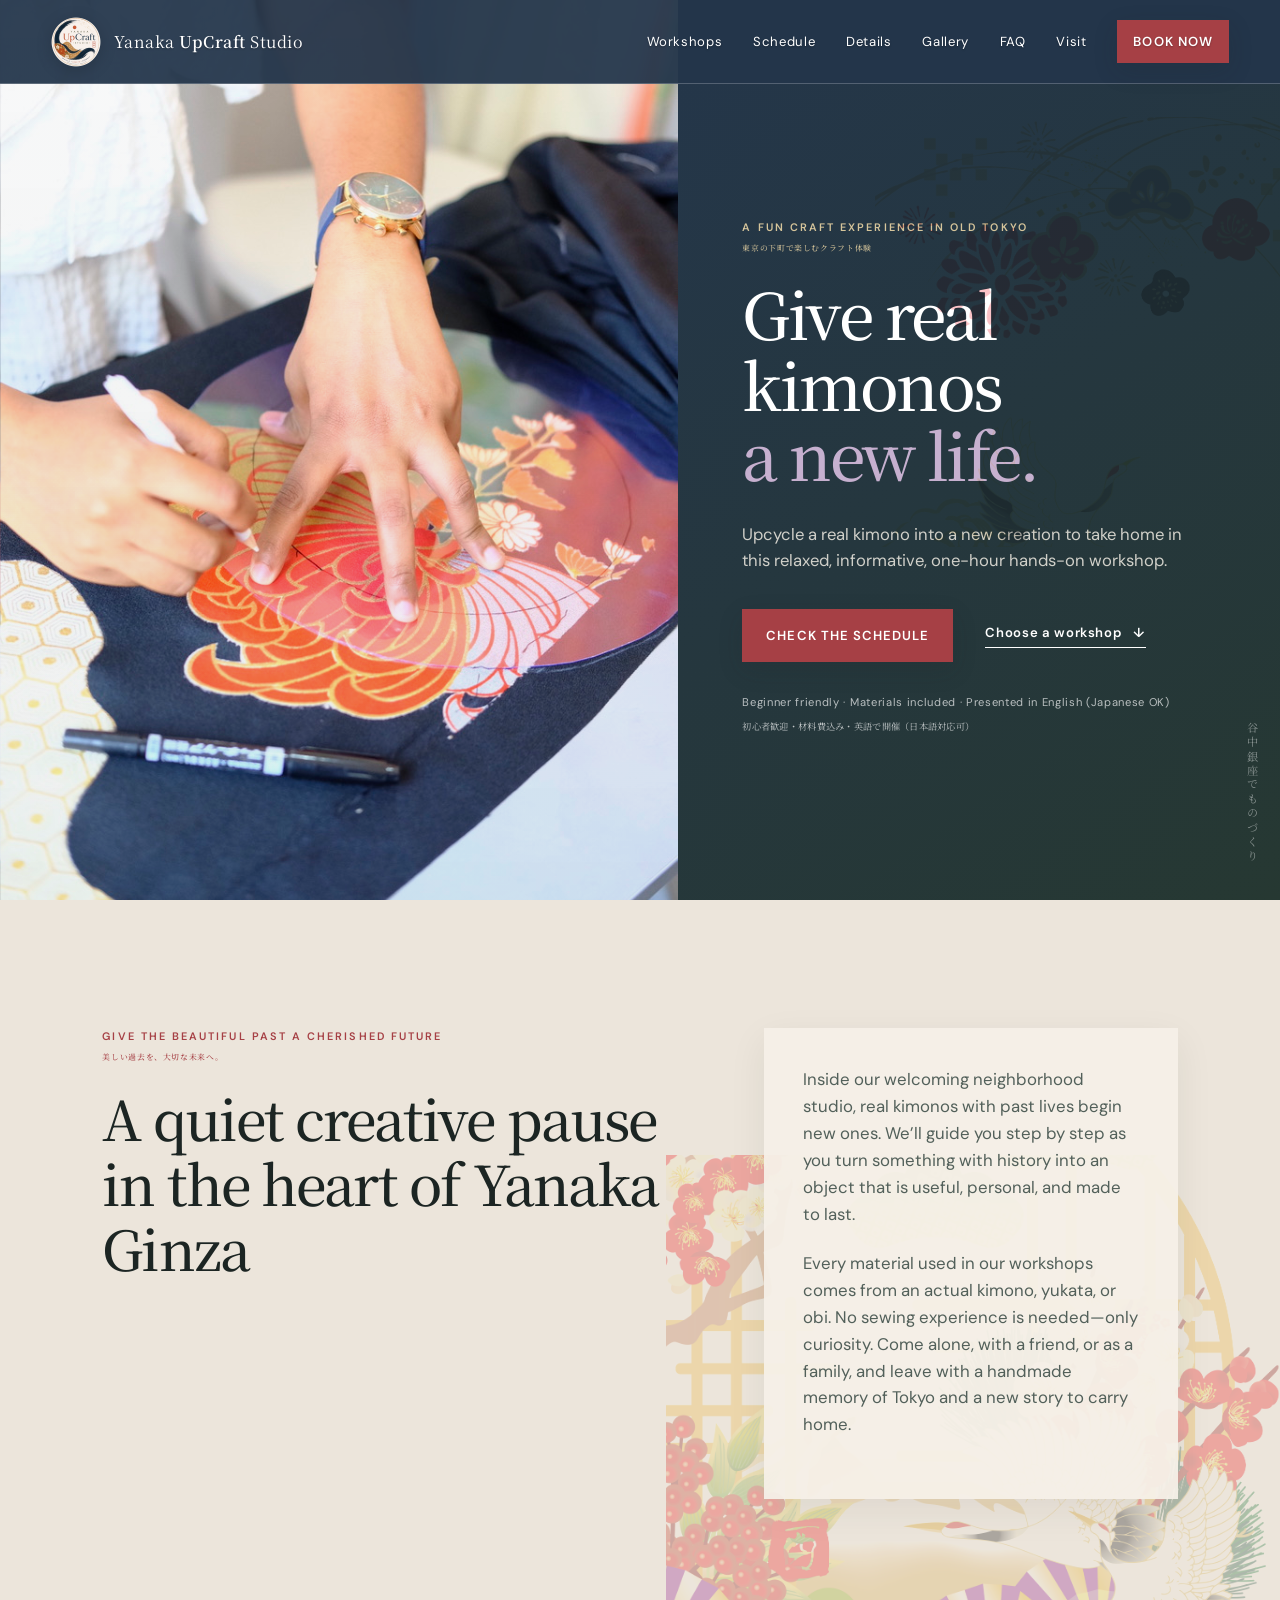
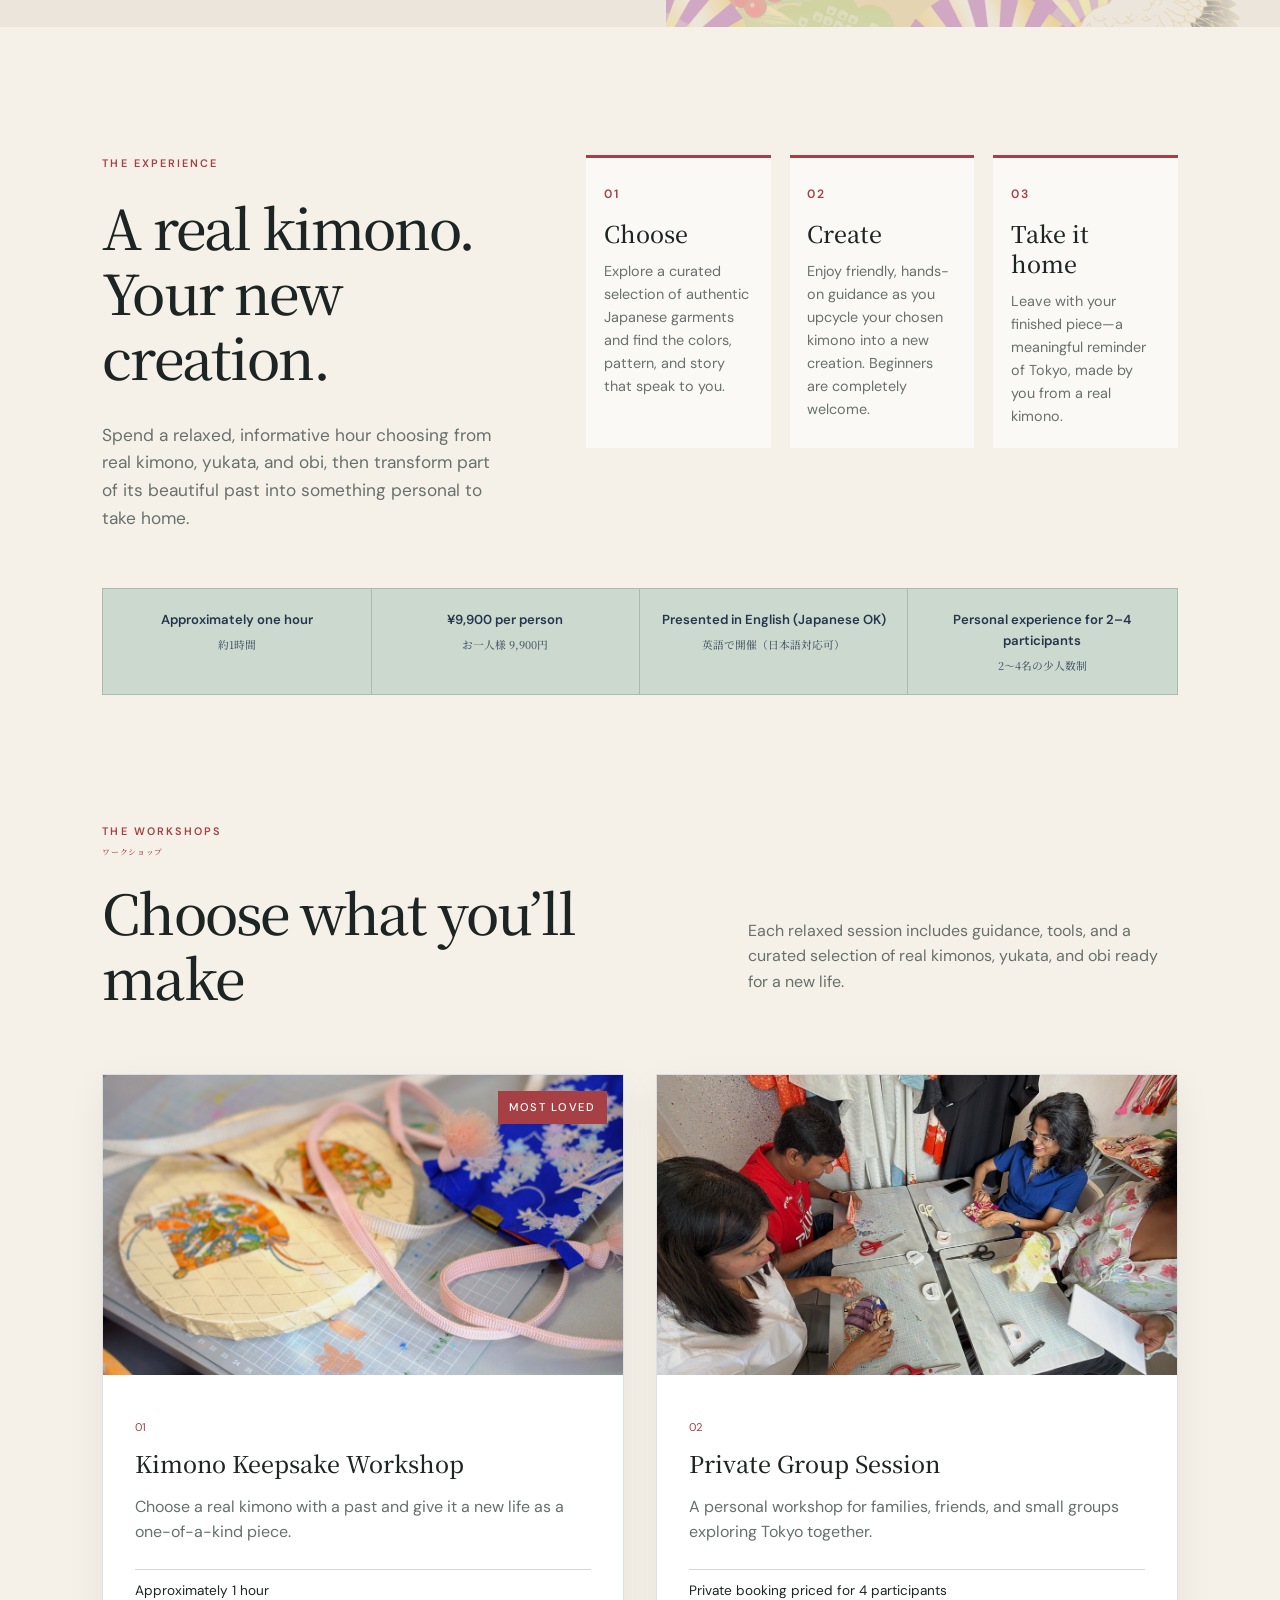
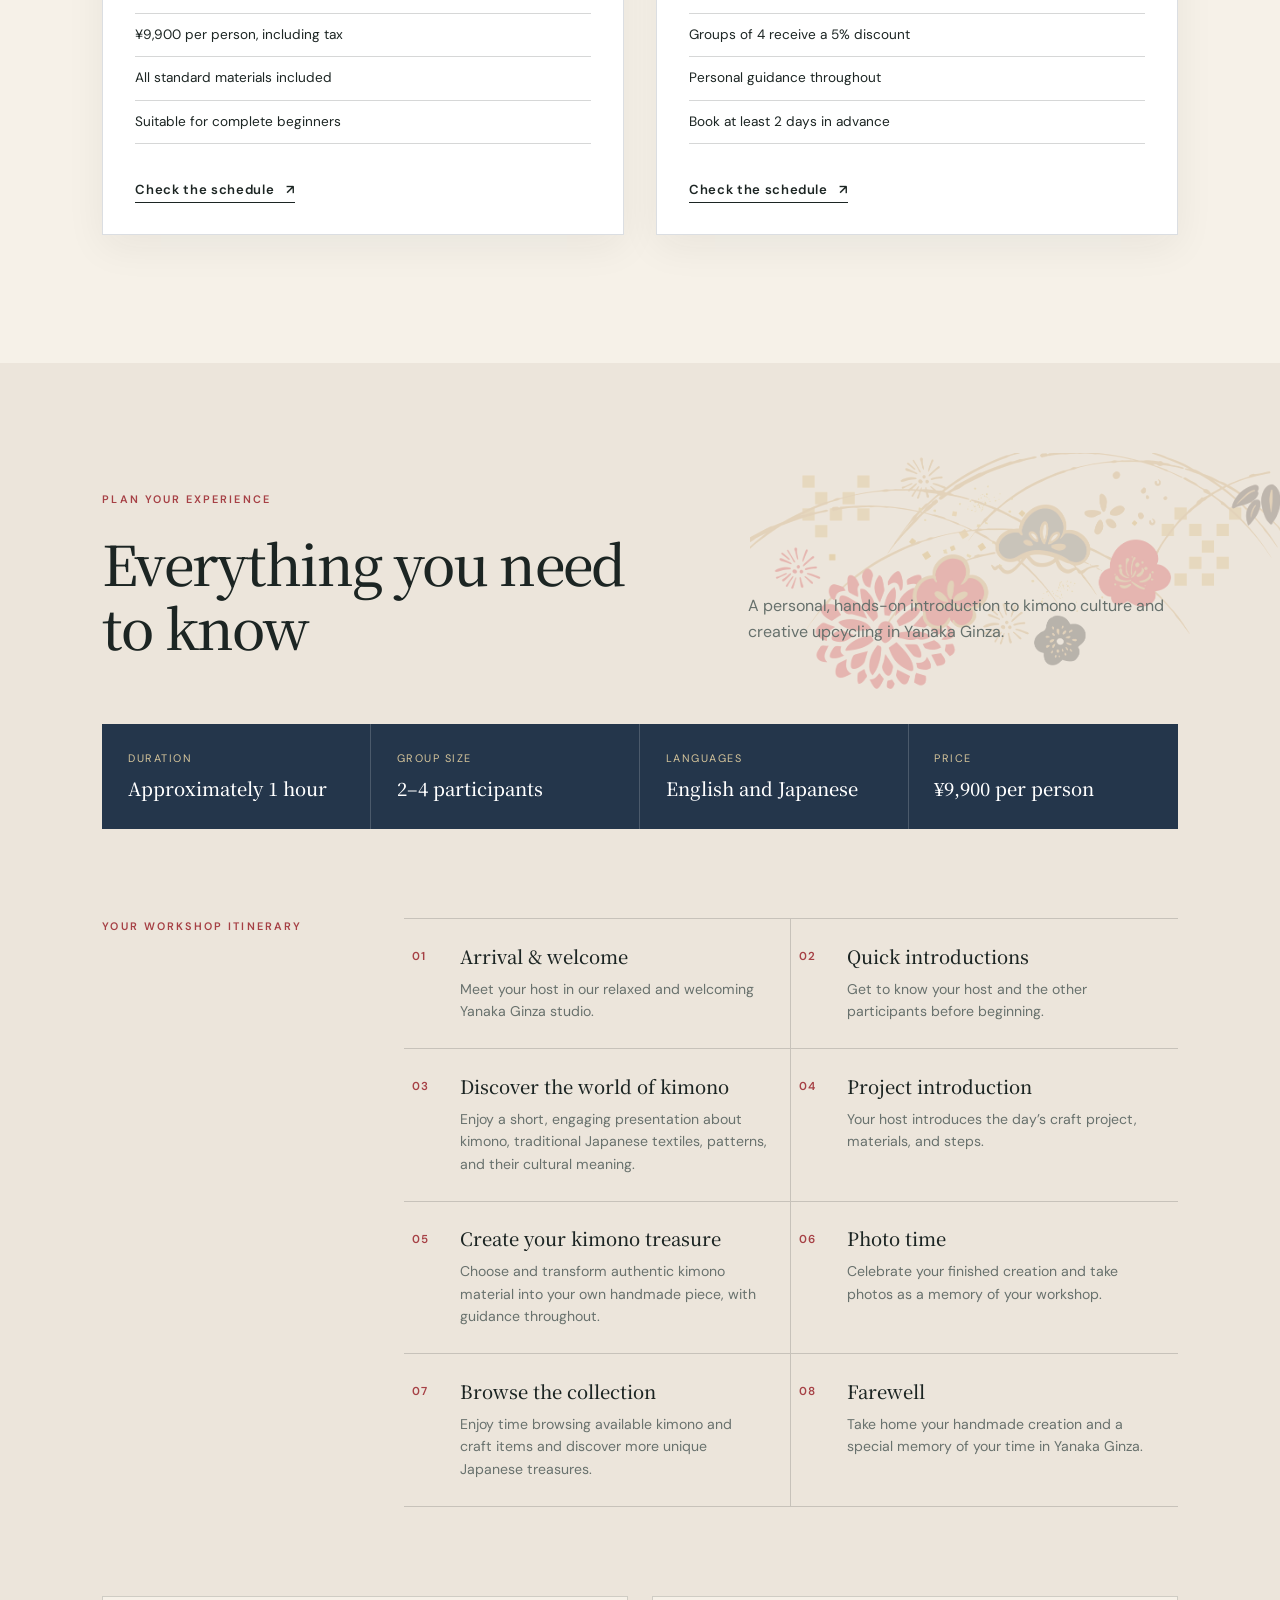
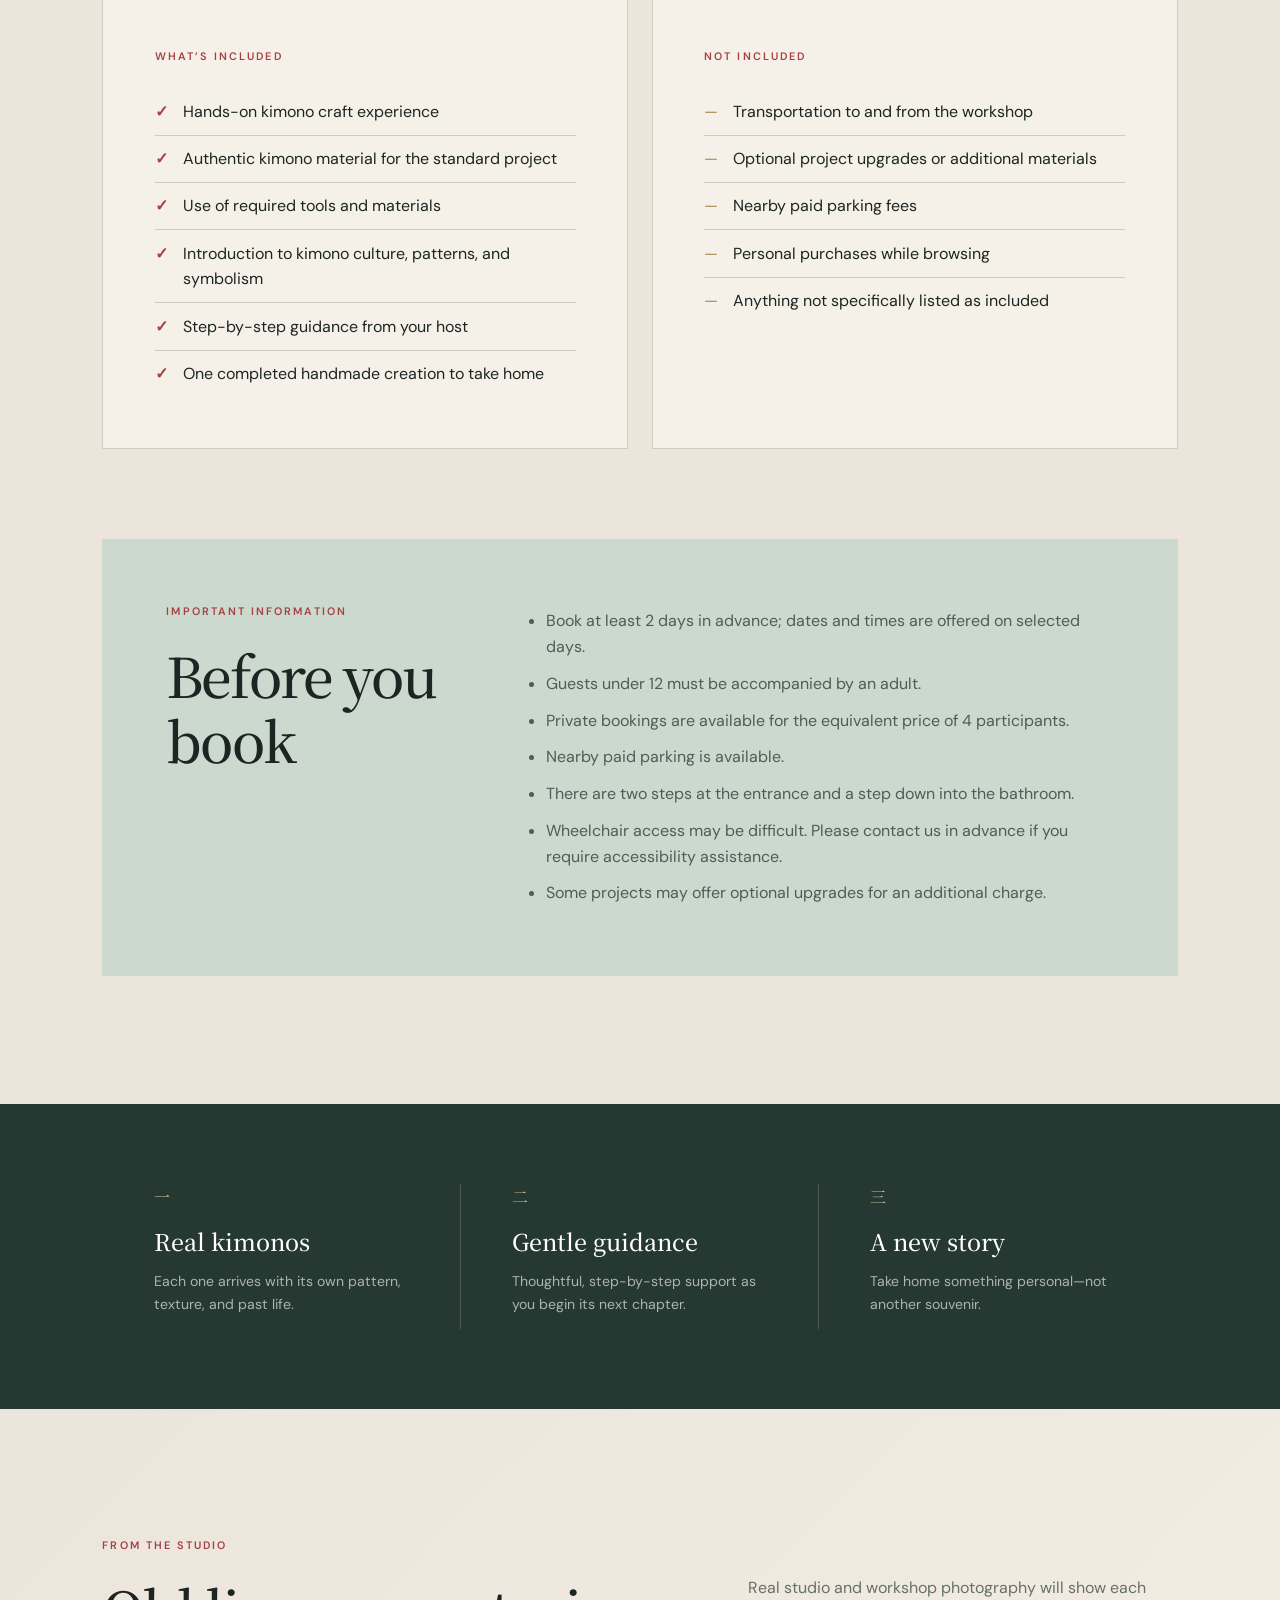
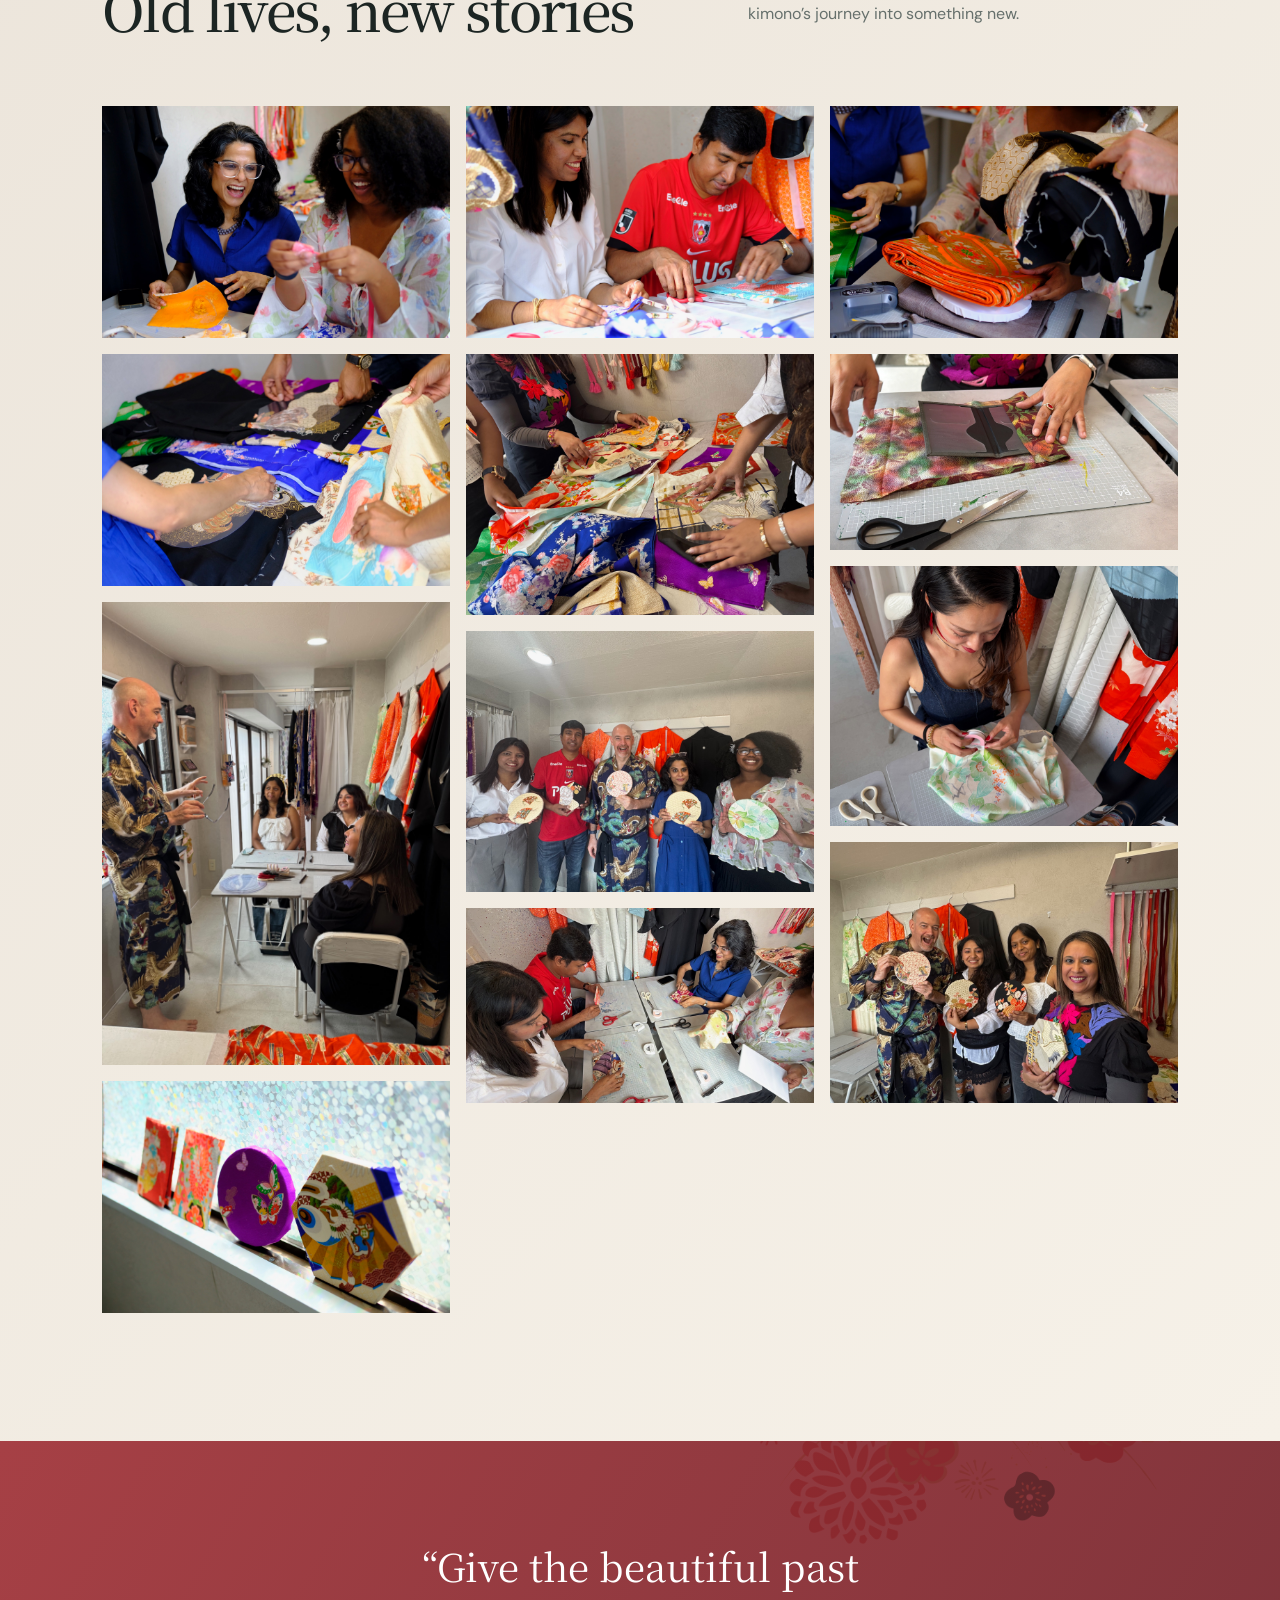
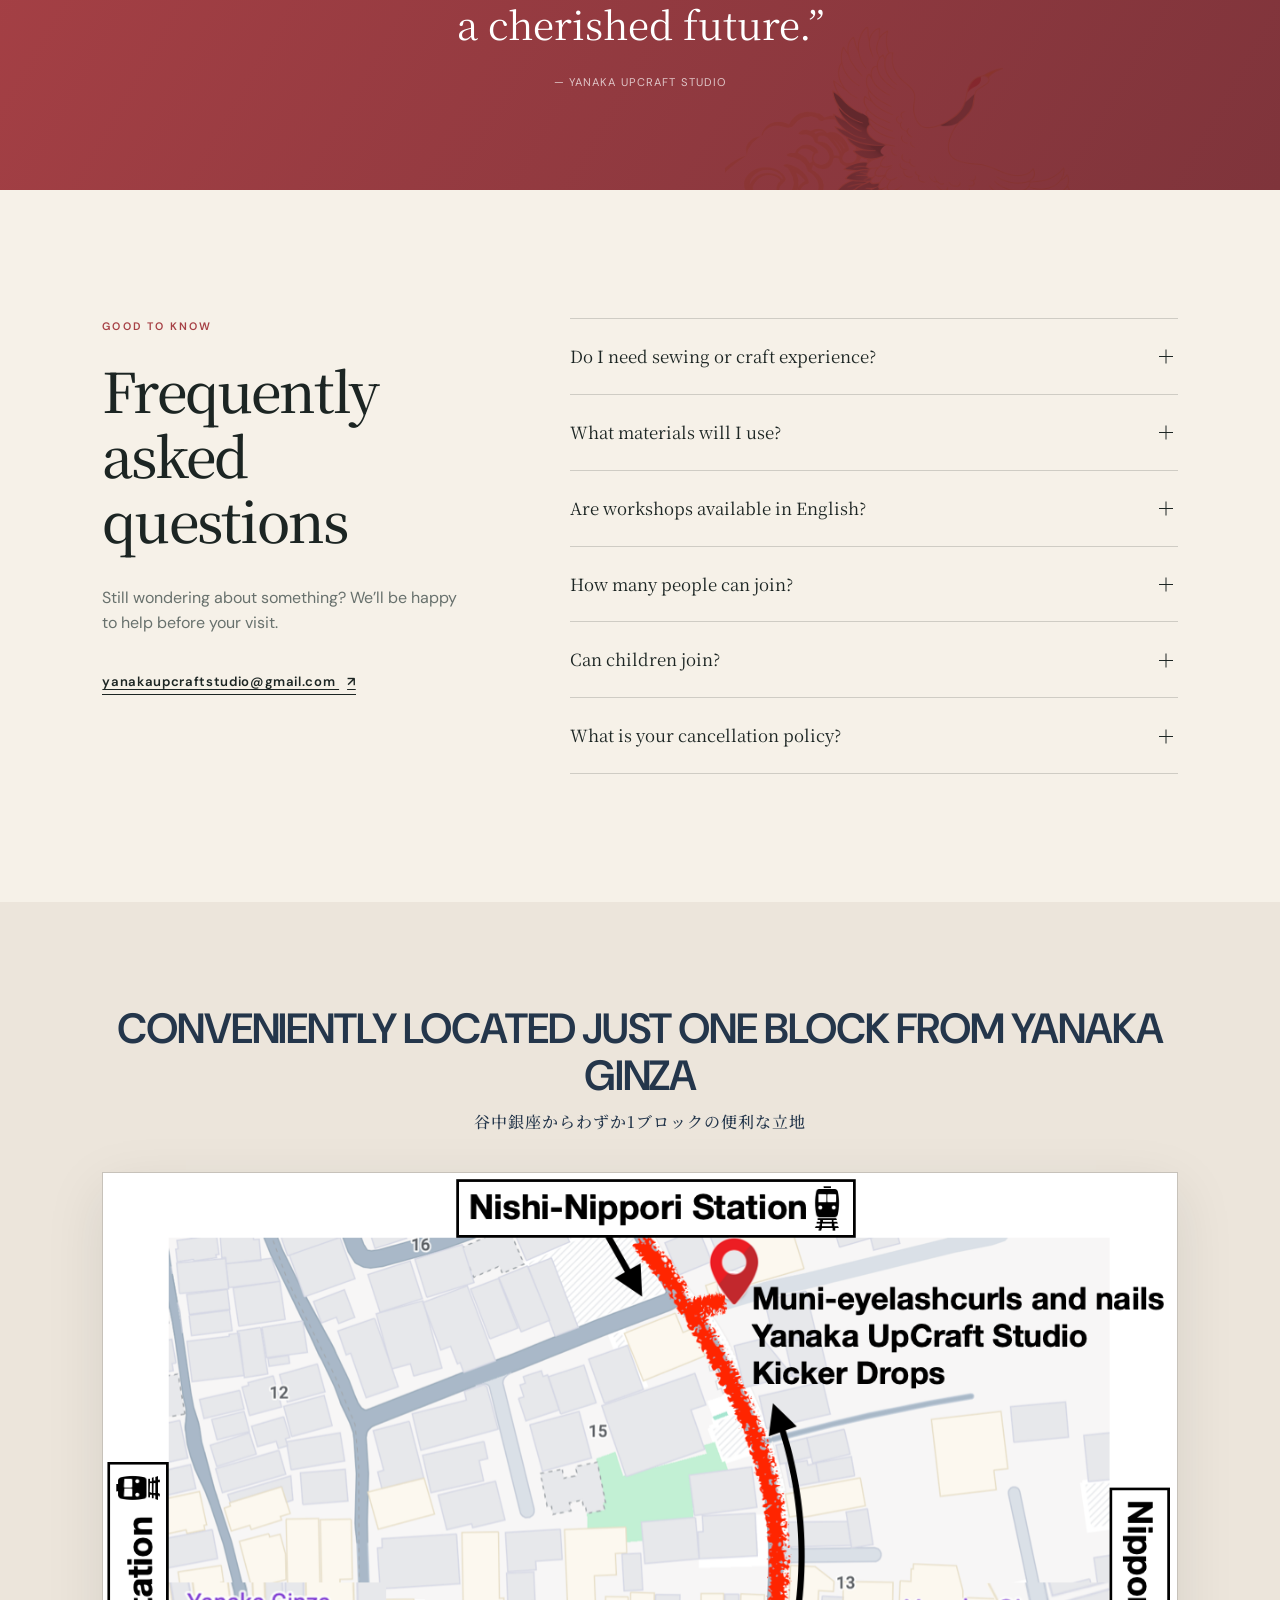
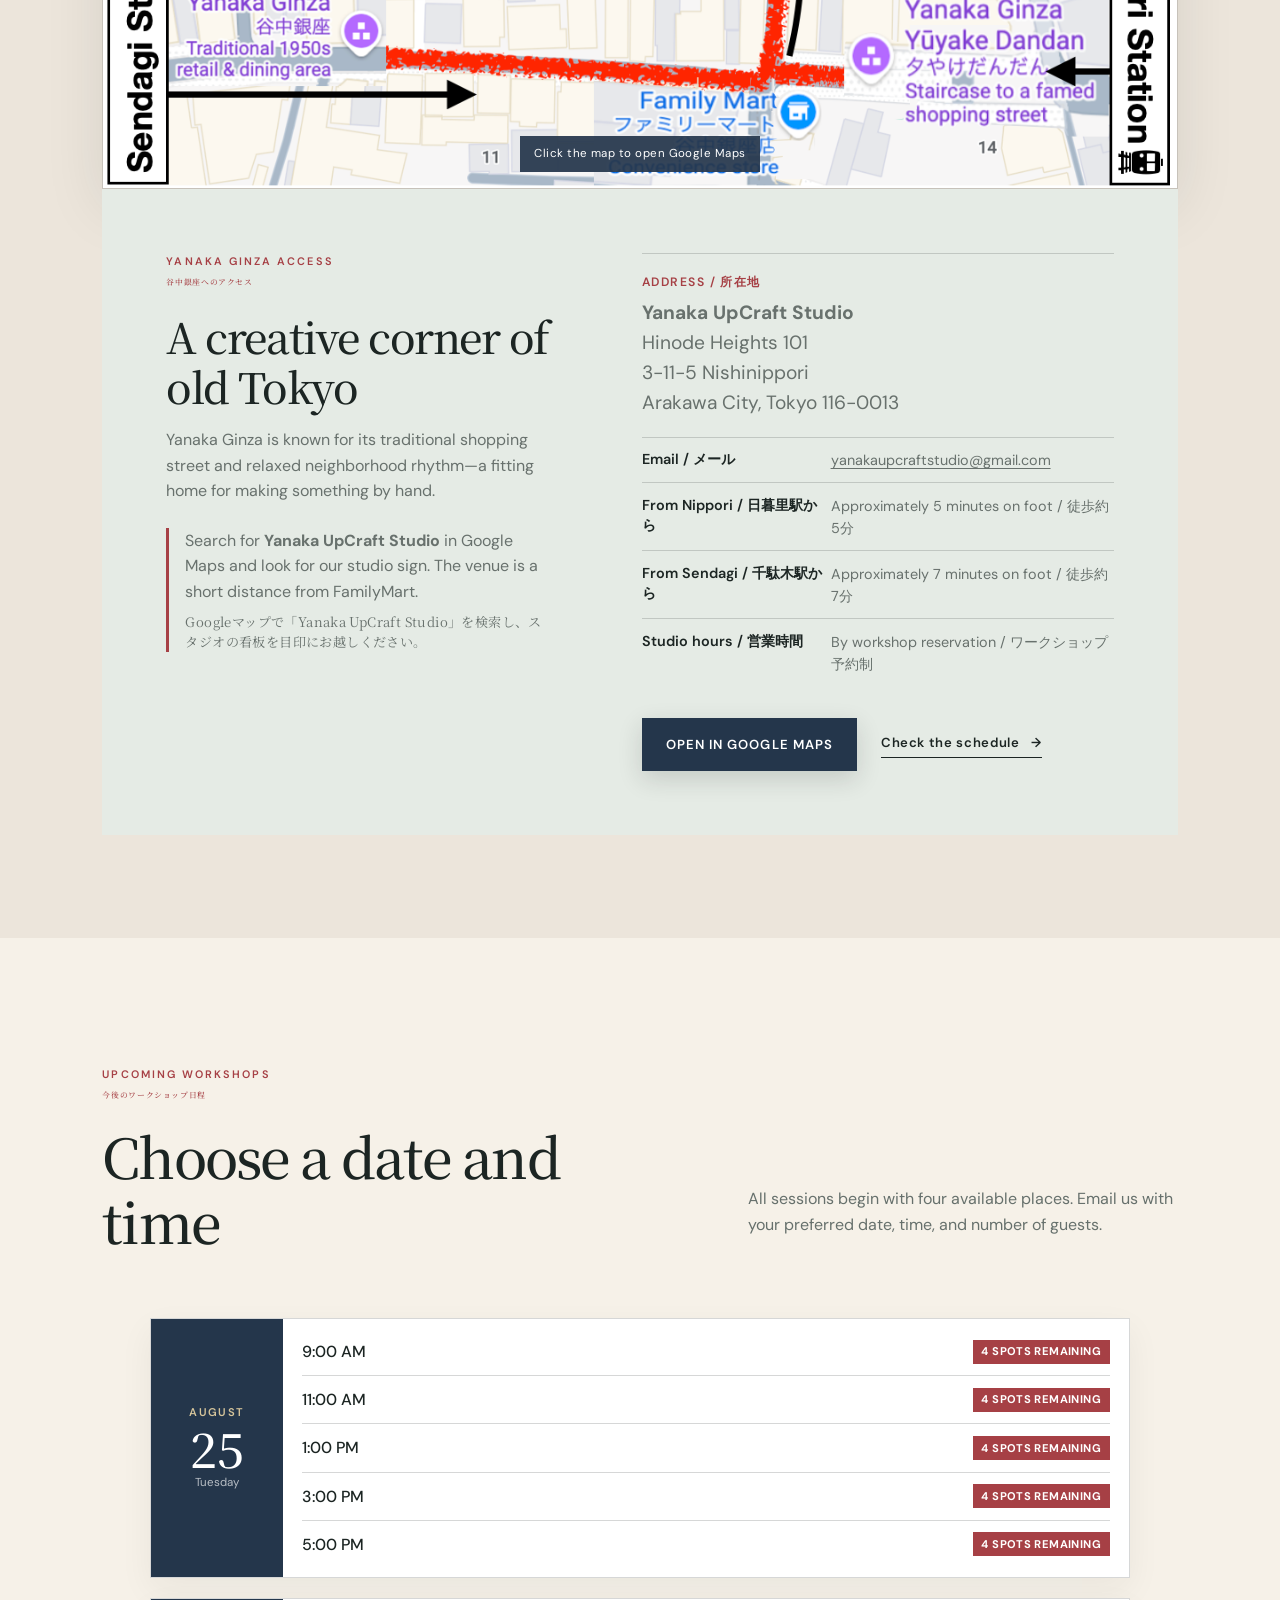
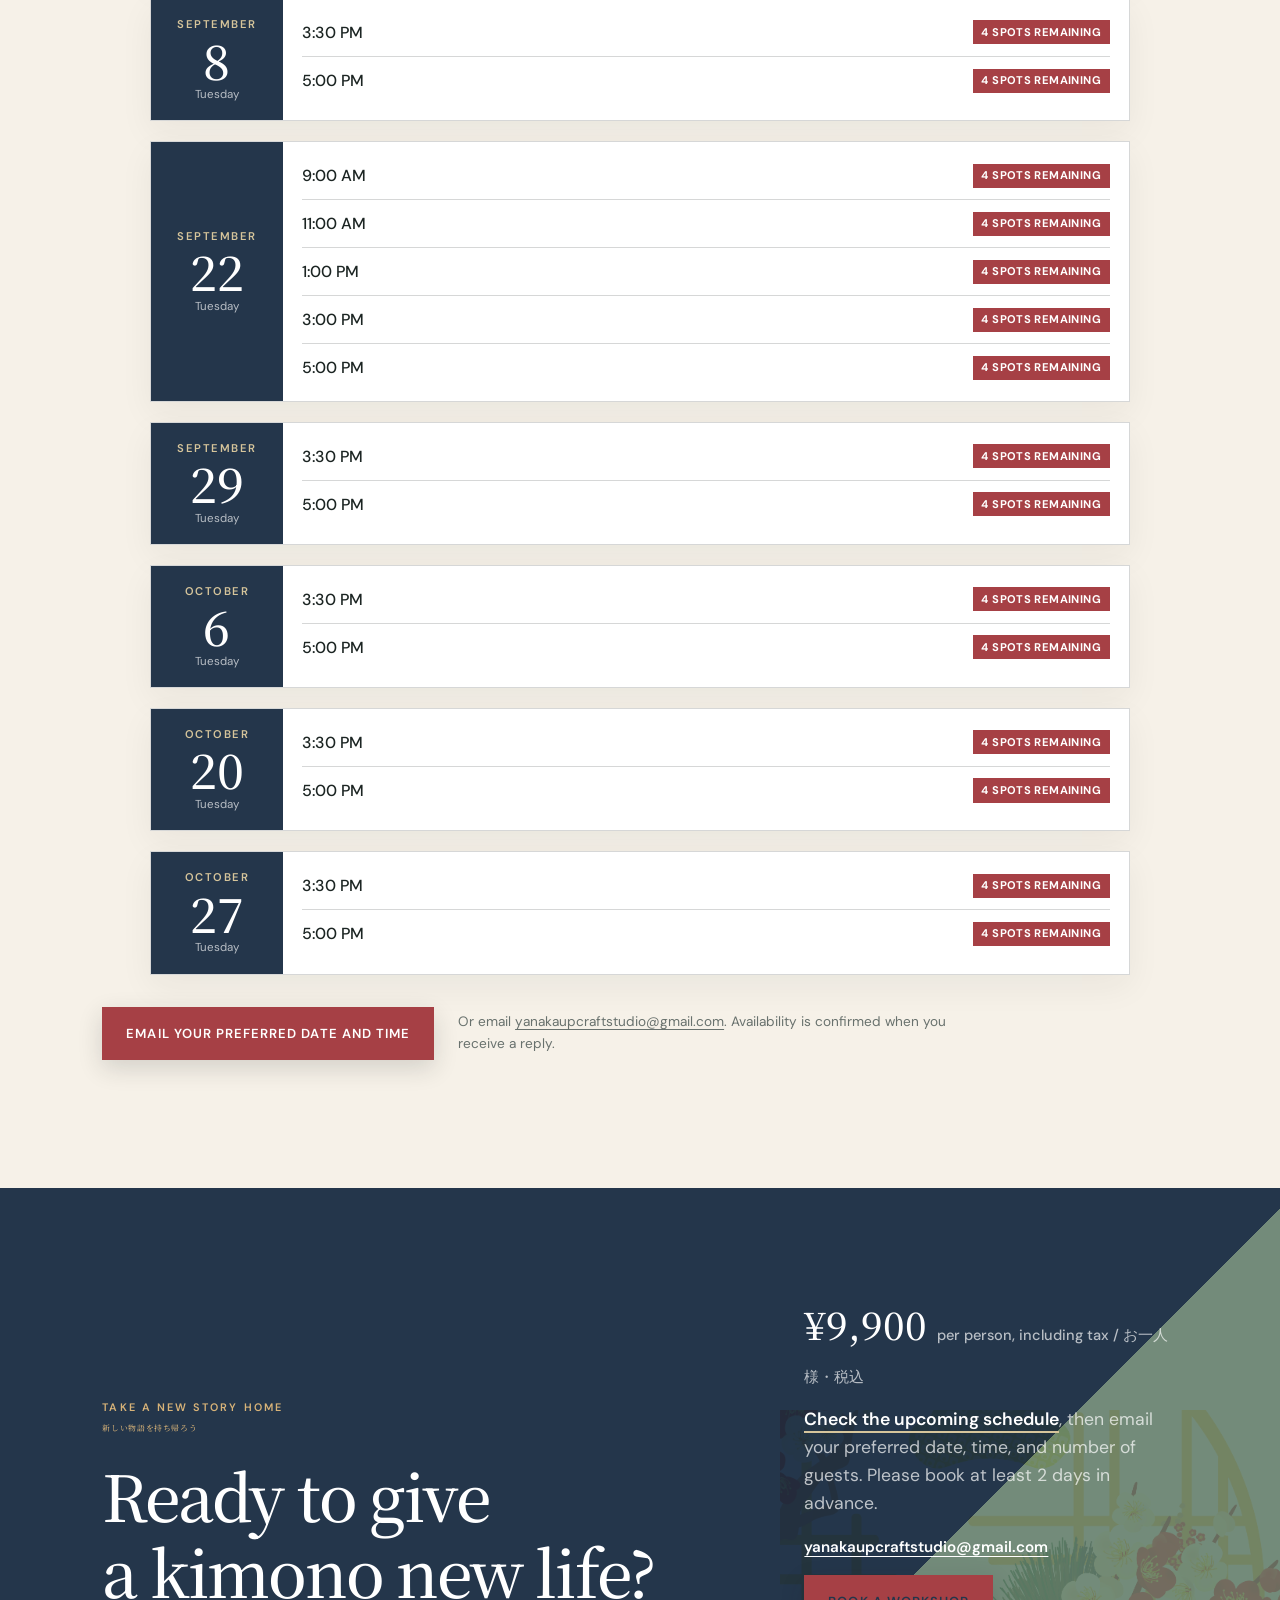
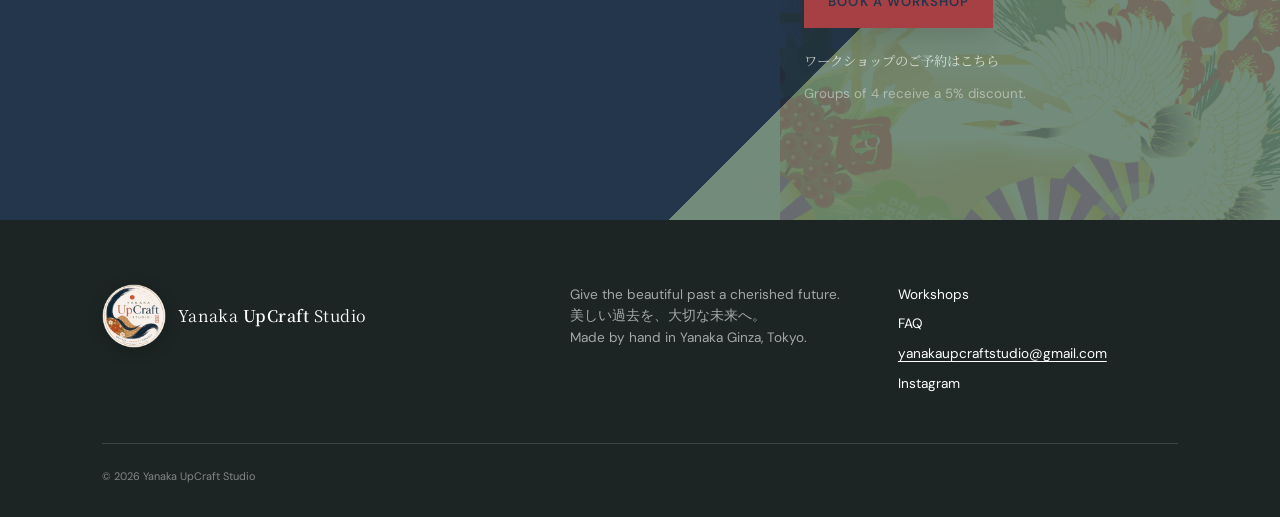
==== commit c10cb32e: "Show studio email address throughout site" ====
--- a/index.html
+++ b/index.html
@@ -20,7 +20,7 @@
   <link rel="preconnect" href="https://fonts.gstatic.com" crossorigin>
   <link href="https://fonts.googleapis.com/css2?family=DM+Sans:wght@400;500;600&family=Noto+Serif+JP:wght@400;500;600&display=swap" rel="stylesheet">
   <link rel="stylesheet" href="css/style.css">
-  <script src="js/script.js" defer></script>
+  <script src="js/script.js?v=2" defer></script>
 </head>
 <body>
   <a class="skip-link" href="#main">Skip to content</a>
@@ -108,7 +108,7 @@
     <section class="quote-band"><p>“Give the beautiful past<br>a cherished future.”</p><span>— Yanaka UpCraft Studio</span></section>
 
     <section class="faq section" id="faq">
-      <div><p class="eyebrow">Good to know</p><h2>Frequently asked questions</h2><p class="faq-intro">Still wondering about something? We’ll be happy to help before your visit.</p><a class="text-link" href="mailto:yanakaupcraftstudio@gmail.com">Ask us a question <span>↗</span></a></div>
+      <div><p class="eyebrow">Good to know</p><h2>Frequently asked questions</h2><p class="faq-intro">Still wondering about something? We’ll be happy to help before your visit.</p><a class="text-link email-address" href="mailto:yanakaupcraftstudio@gmail.com">yanakaupcraftstudio@gmail.com <span>↗</span></a></div>
       <div class="accordion">
         <details><summary>Do I need sewing or craft experience?<span></span></summary><p>Not at all. Workshops are designed for complete beginners, with friendly guidance throughout.</p></details>
         <details><summary>What materials will I use?<span></span></summary><p>All tools and workshop materials are included. Every material used in our workshops comes from an actual kimono, yukata, or obi. You’ll choose one in the studio and help its story continue.</p></details>
@@ -122,26 +122,19 @@
     <section class="visit section" id="visit">
       <div class="location-callout"><strong>Conveniently located just one block from Yanaka Ginza</strong><span lang="ja">谷中銀座からわずか1ブロックの便利な立地</span></div>
       <figure class="access-map"><a href="https://maps.app.goo.gl/iifubuPrYhz1hNJP9" target="_blank" rel="noopener"><img src="images/yanaka-ginza-access-map-print.png" alt="Full walking map from Nishi-Nippori, Nippori, and Sendagi stations to Yanaka UpCraft Studio near Yanaka Ginza"><span>Click the map to open Google Maps</span></a></figure>
-      <div class="visit-copy"><div><p class="eyebrow">Yanaka Ginza access <span class="eyebrow-jp" lang="ja">谷中銀座へのアクセス</span></p><h2>A creative corner of old Tokyo</h2><p>Yanaka Ginza is known for its traditional shopping street and relaxed neighborhood rhythm—a fitting home for making something by hand.</p><p class="arrival-note">Search for <strong>Yanaka UpCraft Studio</strong> in Google Maps and look for our studio sign. The venue is a short distance from FamilyMart.<span class="jp-text" lang="ja">Googleマップで「Yanaka UpCraft Studio」を検索し、スタジオの看板を目印にお越しください。</span></p></div><div><dl><div class="address-row"><dt>Address / 所在地</dt><dd><a href="https://maps.app.goo.gl/iifubuPrYhz1hNJP9" target="_blank" rel="noopener"><strong>Yanaka UpCraft Studio</strong><br>Hinode Heights 101<br>3-11-5 Nishinippori<br>Arakawa City, Tokyo 116-0013</a></dd></div><div><dt>From Nippori / 日暮里駅から</dt><dd>Approximately 5 minutes on foot / 徒歩約5分</dd></div><div><dt>From Sendagi / 千駄木駅から</dt><dd>Approximately 7 minutes on foot / 徒歩約7分</dd></div><div><dt>Studio hours / 営業時間</dt><dd>By workshop reservation / ワークショップ予約制</dd></div></dl><div class="visit-actions"><a class="button map-button" href="https://maps.app.goo.gl/iifubuPrYhz1hNJP9" target="_blank" rel="noopener">Open in Google Maps</a><a class="text-link" href="#schedule">Check the schedule <span>→</span></a></div></div></div>
+      <div class="visit-copy"><div><p class="eyebrow">Yanaka Ginza access <span class="eyebrow-jp" lang="ja">谷中銀座へのアクセス</span></p><h2>A creative corner of old Tokyo</h2><p>Yanaka Ginza is known for its traditional shopping street and relaxed neighborhood rhythm—a fitting home for making something by hand.</p><p class="arrival-note">Search for <strong>Yanaka UpCraft Studio</strong> in Google Maps and look for our studio sign. The venue is a short distance from FamilyMart.<span class="jp-text" lang="ja">Googleマップで「Yanaka UpCraft Studio」を検索し、スタジオの看板を目印にお越しください。</span></p></div><div><dl><div class="address-row"><dt>Address / 所在地</dt><dd><a href="https://maps.app.goo.gl/iifubuPrYhz1hNJP9" target="_blank" rel="noopener"><strong>Yanaka UpCraft Studio</strong><br>Hinode Heights 101<br>3-11-5 Nishinippori<br>Arakawa City, Tokyo 116-0013</a></dd></div><div><dt>Email / メール</dt><dd><a class="email-address" href="mailto:yanakaupcraftstudio@gmail.com">yanakaupcraftstudio@gmail.com</a></dd></div><div><dt>From Nippori / 日暮里駅から</dt><dd>Approximately 5 minutes on foot / 徒歩約5分</dd></div><div><dt>From Sendagi / 千駄木駅から</dt><dd>Approximately 7 minutes on foot / 徒歩約7分</dd></div><div><dt>Studio hours / 営業時間</dt><dd>By workshop reservation / ワークショップ予約制</dd></div></dl><div class="visit-actions"><a class="button map-button" href="https://maps.app.goo.gl/iifubuPrYhz1hNJP9" target="_blank" rel="noopener">Open in Google Maps</a><a class="text-link" href="#schedule">Check the schedule <span>→</span></a></div></div></div>
     </section>
 
     <section class="schedule section" id="schedule" aria-labelledby="schedule-title">
       <div class="section-heading schedule-heading"><div><p class="eyebrow">Upcoming workshops <span class="eyebrow-jp" lang="ja">今後のワークショップ日程</span></p><h2 id="schedule-title">Choose a date and time</h2></div><p>All sessions begin with four available places. Email us with your preferred date, time, and number of guests.</p></div>
-      <div class="schedule-list">
-        <article class="schedule-day"><div class="schedule-date"><time datetime="2026-08-25"><span>August</span><strong>25</strong><small>Tuesday</small></time></div><ul><li><time datetime="2026-08-25T09:00">9:00 AM</time><strong>4 spots remaining</strong></li><li><time datetime="2026-08-25T11:00">11:00 AM</time><strong>4 spots remaining</strong></li><li><time datetime="2026-08-25T13:00">1:00 PM</time><strong>4 spots remaining</strong></li><li><time datetime="2026-08-25T15:00">3:00 PM</time><strong>4 spots remaining</strong></li><li><time datetime="2026-08-25T17:00">5:00 PM</time><strong>4 spots remaining</strong></li></ul></article>
-        <article class="schedule-day"><div class="schedule-date"><time datetime="2026-09-08"><span>September</span><strong>8</strong><small>Tuesday</small></time></div><ul><li><time datetime="2026-09-08T15:30">3:30 PM</time><strong>4 spots remaining</strong></li><li><time datetime="2026-09-08T17:00">5:00 PM</time><strong>4 spots remaining</strong></li></ul></article>
-        <article class="schedule-day"><div class="schedule-date"><time datetime="2026-09-22"><span>September</span><strong>22</strong><small>Tuesday</small></time></div><ul><li><time datetime="2026-09-22T09:00">9:00 AM</time><strong>4 spots remaining</strong></li><li><time datetime="2026-09-22T11:00">11:00 AM</time><strong>4 spots remaining</strong></li><li><time datetime="2026-09-22T13:00">1:00 PM</time><strong>4 spots remaining</strong></li><li><time datetime="2026-09-22T15:00">3:00 PM</time><strong>4 spots remaining</strong></li><li><time datetime="2026-09-22T17:00">5:00 PM</time><strong>4 spots remaining</strong></li></ul></article>
-        <article class="schedule-day"><div class="schedule-date"><time datetime="2026-09-29"><span>September</span><strong>29</strong><small>Tuesday</small></time></div><ul><li><time datetime="2026-09-29T15:30">3:30 PM</time><strong>4 spots remaining</strong></li><li><time datetime="2026-09-29T17:00">5:00 PM</time><strong>4 spots remaining</strong></li></ul></article>
-        <article class="schedule-day"><div class="schedule-date"><time datetime="2026-10-06"><span>October</span><strong>6</strong><small>Tuesday</small></time></div><ul><li><time datetime="2026-10-06T15:30">3:30 PM</time><strong>4 spots remaining</strong></li><li><time datetime="2026-10-06T17:00">5:00 PM</time><strong>4 spots remaining</strong></li></ul></article>
-        <article class="schedule-day"><div class="schedule-date"><time datetime="2026-10-20"><span>October</span><strong>20</strong><small>Tuesday</small></time></div><ul><li><time datetime="2026-10-20T15:30">3:30 PM</time><strong>4 spots remaining</strong></li><li><time datetime="2026-10-20T17:00">5:00 PM</time><strong>4 spots remaining</strong></li></ul></article>
-        <article class="schedule-day"><div class="schedule-date"><time datetime="2026-10-27"><span>October</span><strong>27</strong><small>Tuesday</small></time></div><ul><li><time datetime="2026-10-27T15:30">3:30 PM</time><strong>4 spots remaining</strong></li><li><time datetime="2026-10-27T17:00">5:00 PM</time><strong>4 spots remaining</strong></li></ul></article>
-      </div>
-      <div class="schedule-action"><a class="button" href="mailto:yanakaupcraftstudio@gmail.com?subject=Workshop%20reservation%20inquiry&body=Preferred%20date%3A%20%0APreferred%20time%3A%20%0ANumber%20of%20guests%3A%20">Email your preferred date and time</a><p>Availability is confirmed when you receive a reply from the studio.</p></div>
+      <div class="schedule-list" data-schedule-list aria-live="polite"></div>
+      <noscript><p>Please enable JavaScript or email the studio for the latest workshop availability.</p></noscript>
+      <div class="schedule-action"><a class="button" href="mailto:yanakaupcraftstudio@gmail.com?subject=Workshop%20reservation%20inquiry&body=Preferred%20date%3A%20%0APreferred%20time%3A%20%0ANumber%20of%20guests%3A%20">Email your preferred date and time</a><p>Or email <a class="email-address" href="mailto:yanakaupcraftstudio@gmail.com">yanakaupcraftstudio@gmail.com</a>. Availability is confirmed when you receive a reply.</p></div>
     </section>
 
-    <section class="booking" id="book"><div><p class="eyebrow">Take a new story home <span class="eyebrow-jp" lang="ja">新しい物語を持ち帰ろう</span></p><h2>Ready to give<br>a kimono new life?</h2></div><div><p class="booking-price">¥9,900 <small>per person, including tax / お一人様・税込</small></p><p><a class="booking-schedule-link" href="#schedule">Check the upcoming schedule</a>, then email your preferred date, time, and number of guests. Please book at least 2 days in advance.</p><a class="button button-light" href="mailto:yanakaupcraftstudio@gmail.com?subject=Workshop%20reservation%20inquiry&body=Preferred%20date%3A%20%0APreferred%20time%3A%20%0ANumber%20of%20guests%3A%20">Book a workshop</a><small class="booking-jp" lang="ja">ワークショップのご予約はこちら</small><small>Groups of 4 receive a 5% discount.</small></div></section>
+    <section class="booking" id="book"><div><p class="eyebrow">Take a new story home <span class="eyebrow-jp" lang="ja">新しい物語を持ち帰ろう</span></p><h2>Ready to give<br>a kimono new life?</h2></div><div><p class="booking-price">¥9,900 <small>per person, including tax / お一人様・税込</small></p><p><a class="booking-schedule-link" href="#schedule">Check the upcoming schedule</a>, then email your preferred date, time, and number of guests. Please book at least 2 days in advance.</p><p class="booking-email"><a href="mailto:yanakaupcraftstudio@gmail.com">yanakaupcraftstudio@gmail.com</a></p><a class="button button-light" href="mailto:yanakaupcraftstudio@gmail.com?subject=Workshop%20reservation%20inquiry&body=Preferred%20date%3A%20%0APreferred%20time%3A%20%0ANumber%20of%20guests%3A%20">Book a workshop</a><small class="booking-jp" lang="ja">ワークショップのご予約はこちら</small><small>Groups of 4 receive a 5% discount.</small></div></section>
   </main>
 
-  <footer><a class="brand brand-footer" href="#top"><img class="brand-logo brand-logo-footer" src="images/yanaka-upcraft-logo-circle.png" alt="Yanaka UpCraft Studio logo"><span>Yanaka <strong>UpCraft</strong> Studio</span></a><div><p>Give the beautiful past a cherished future.<br><span lang="ja">美しい過去を、大切な未来へ。</span><br>Made by hand in Yanaka Ginza, Tokyo.</p></div><div class="footer-links"><a href="#workshops">Workshops</a><a href="#faq">FAQ</a><a href="mailto:yanakaupcraftstudio@gmail.com">Email</a><a href="#">Instagram</a></div><p class="copyright">© <span data-year></span> Yanaka UpCraft Studio</p></footer>
+  <footer><a class="brand brand-footer" href="#top"><img class="brand-logo brand-logo-footer" src="images/yanaka-upcraft-logo-circle.png" alt="Yanaka UpCraft Studio logo"><span>Yanaka <strong>UpCraft</strong> Studio</span></a><div><p>Give the beautiful past a cherished future.<br><span lang="ja">美しい過去を、大切な未来へ。</span><br>Made by hand in Yanaka Ginza, Tokyo.</p></div><div class="footer-links"><a href="#workshops">Workshops</a><a href="#faq">FAQ</a><a class="email-address" href="mailto:yanakaupcraftstudio@gmail.com">yanakaupcraftstudio@gmail.com</a><a href="#">Instagram</a></div><p class="copyright">© <span data-year></span> Yanaka UpCraft Studio</p></footer>
 </body>
 </html>
--- a/css/style.css
+++ b/css/style.css
@@ -145,3 +145,10 @@
 .booking-schedule-link{color:#fff;font-weight:600;border-bottom:2px solid #d6c59b;padding-bottom:.08em}
 .booking-schedule-link:hover{color:#d6c59b}
 @media(max-width:560px){.schedule-day{grid-template-columns:94px 1fr}.schedule-date{padding:1rem .45rem}.schedule-date strong{font-size:2.25rem}.schedule-day ul{padding:.45rem .75rem}.schedule-day li{align-items:flex-start;flex-direction:column;gap:.4rem}.schedule-day li strong{white-space:normal;text-align:left}.schedule-action .button{width:100%}}
+
+/* Visible contact details for visitors who prefer copying an email address. */
+.email-address{overflow-wrap:anywhere;text-decoration:underline;text-decoration-thickness:1px;text-underline-offset:.2em}
+.schedule-action p{max-width:520px}
+.booking-email{margin:.25rem 0 0!important;font-size:.95rem!important}
+.booking-email a{color:#fff;font-weight:600;text-decoration:underline;text-underline-offset:.25em;overflow-wrap:anywhere}
+.footer-links .email-address{color:#fff}
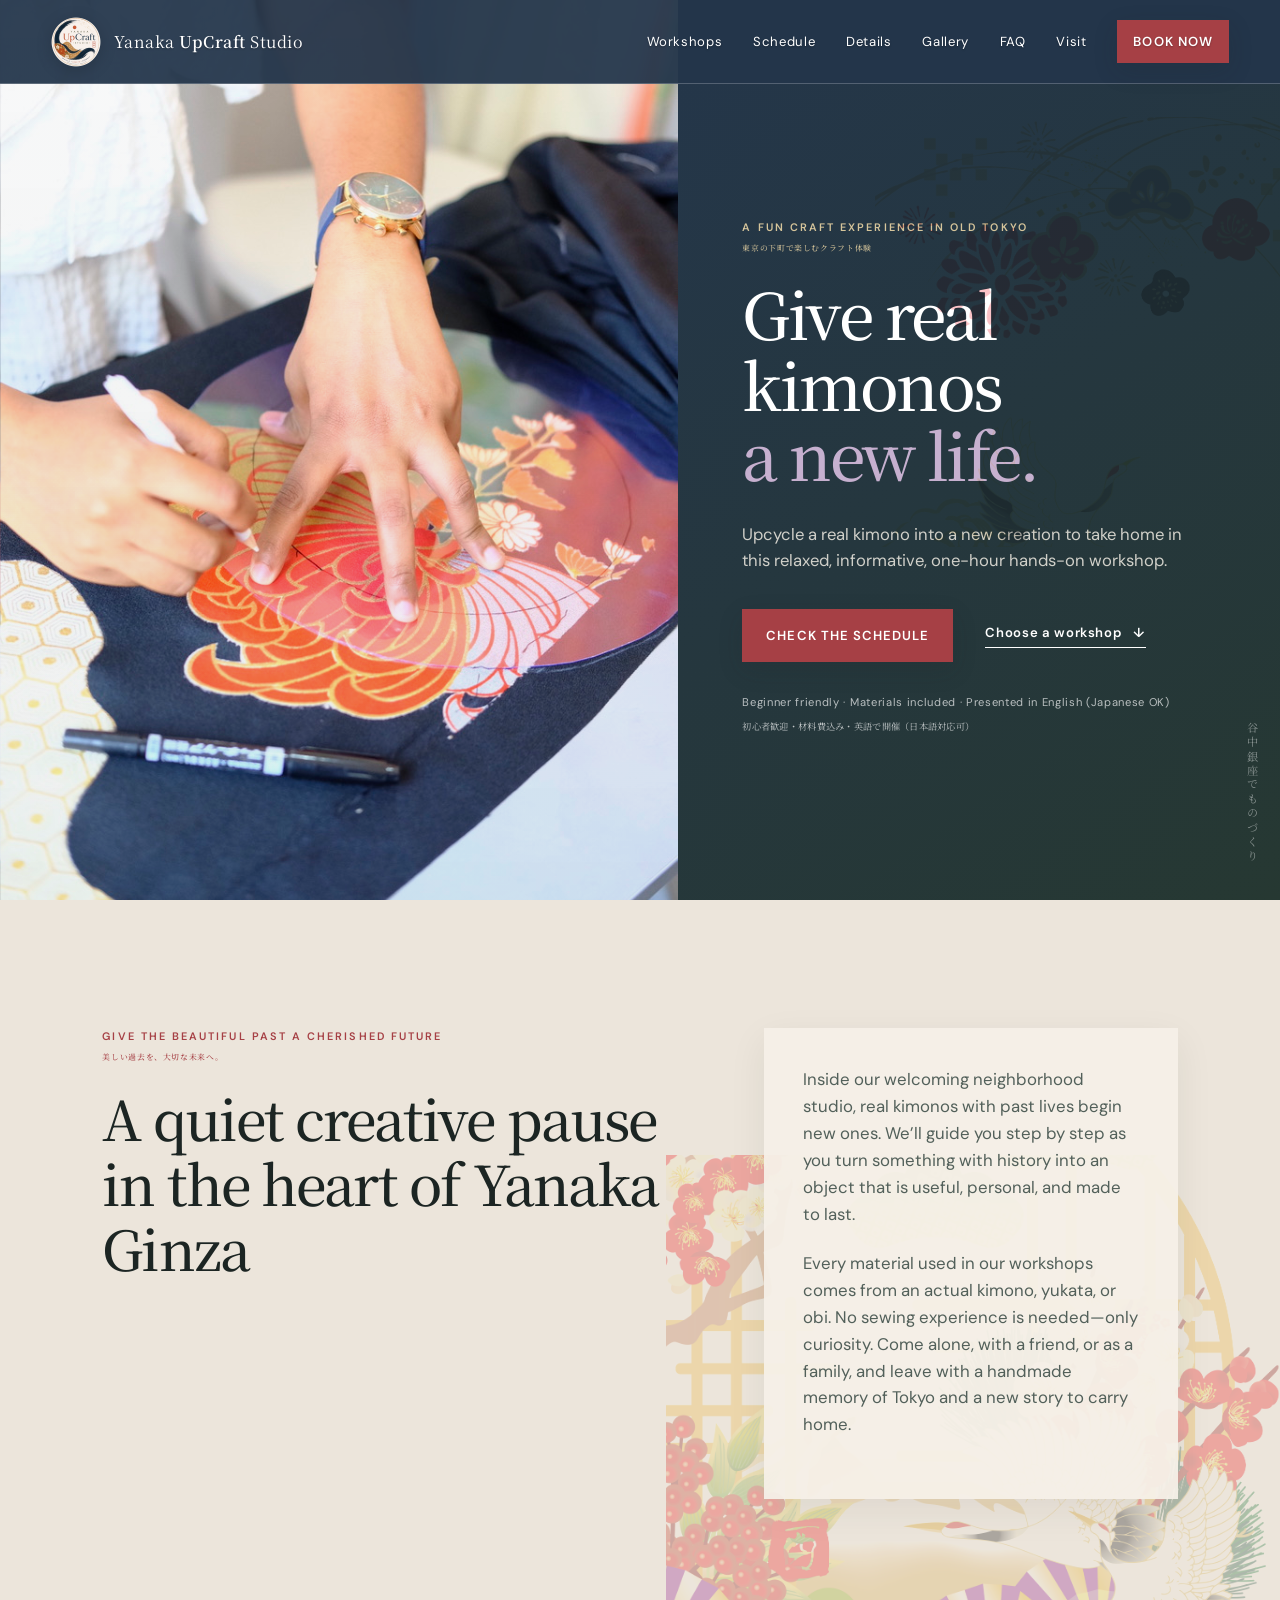
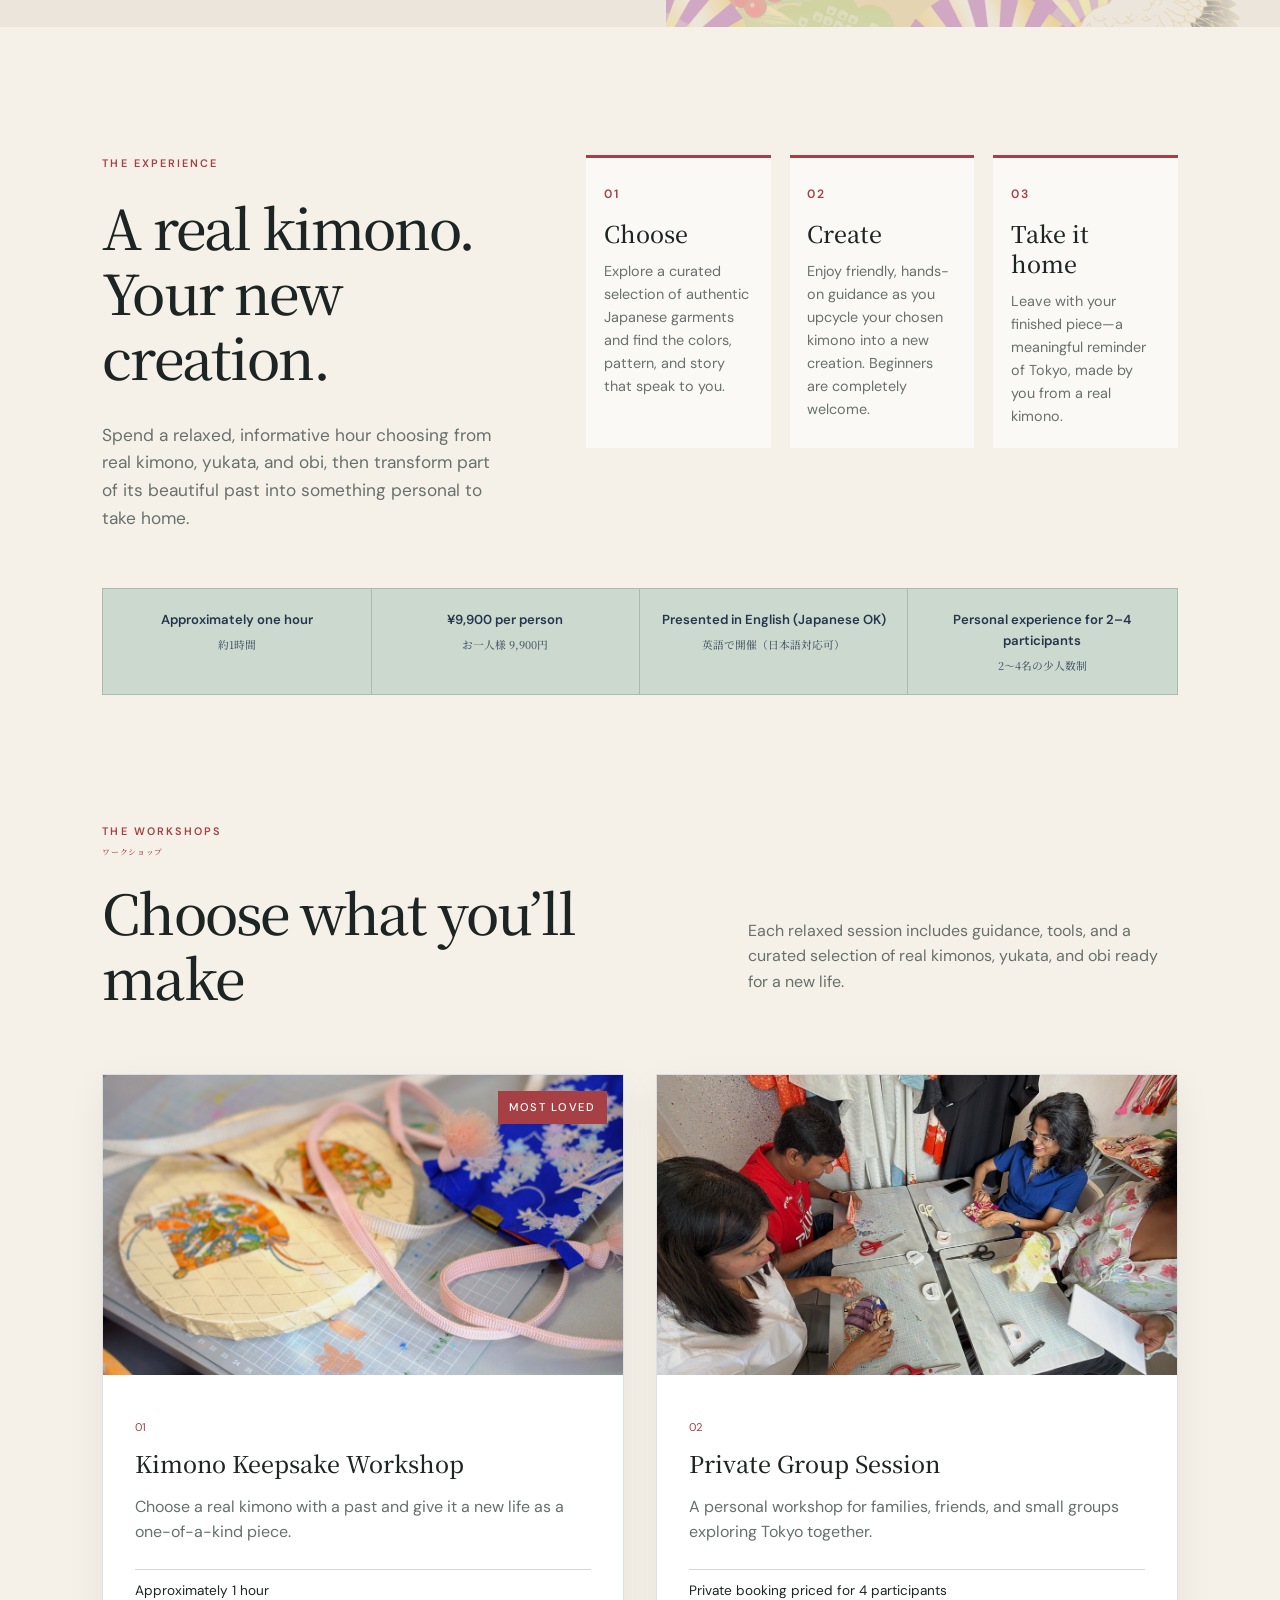
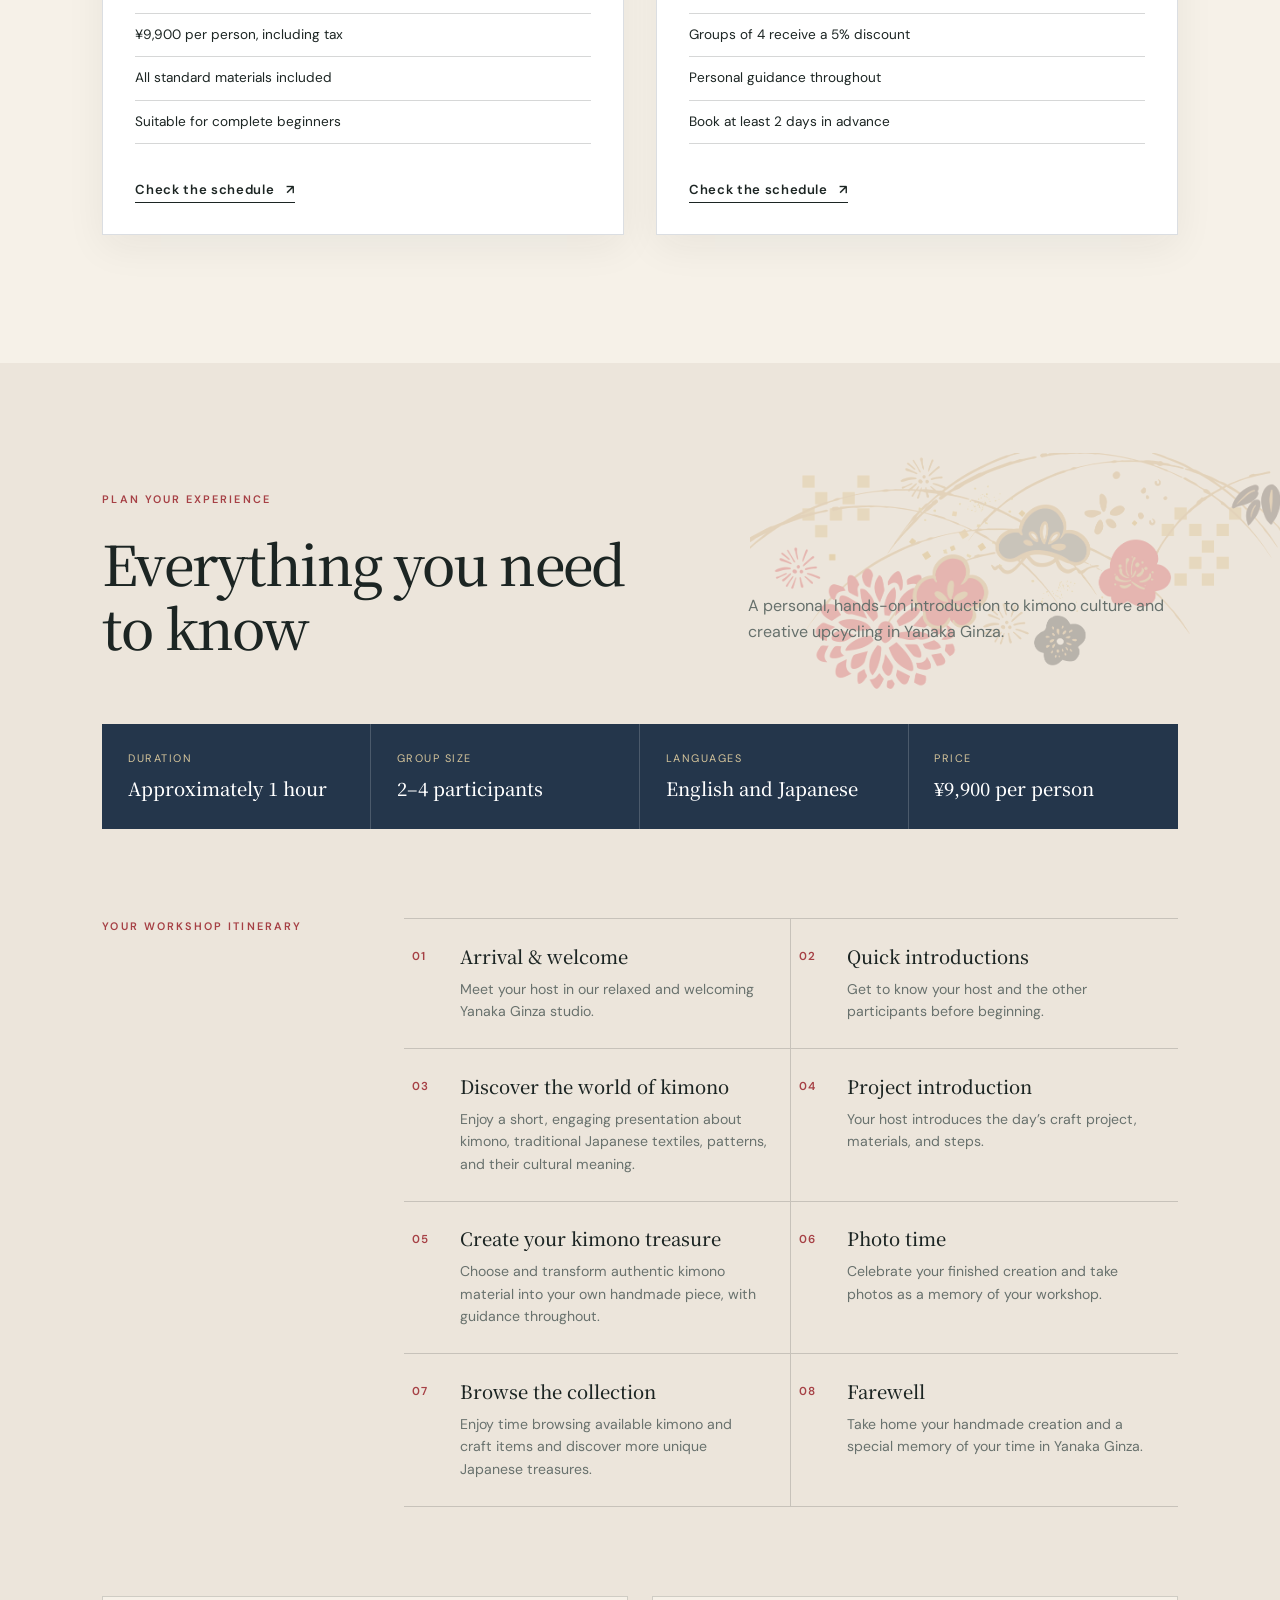
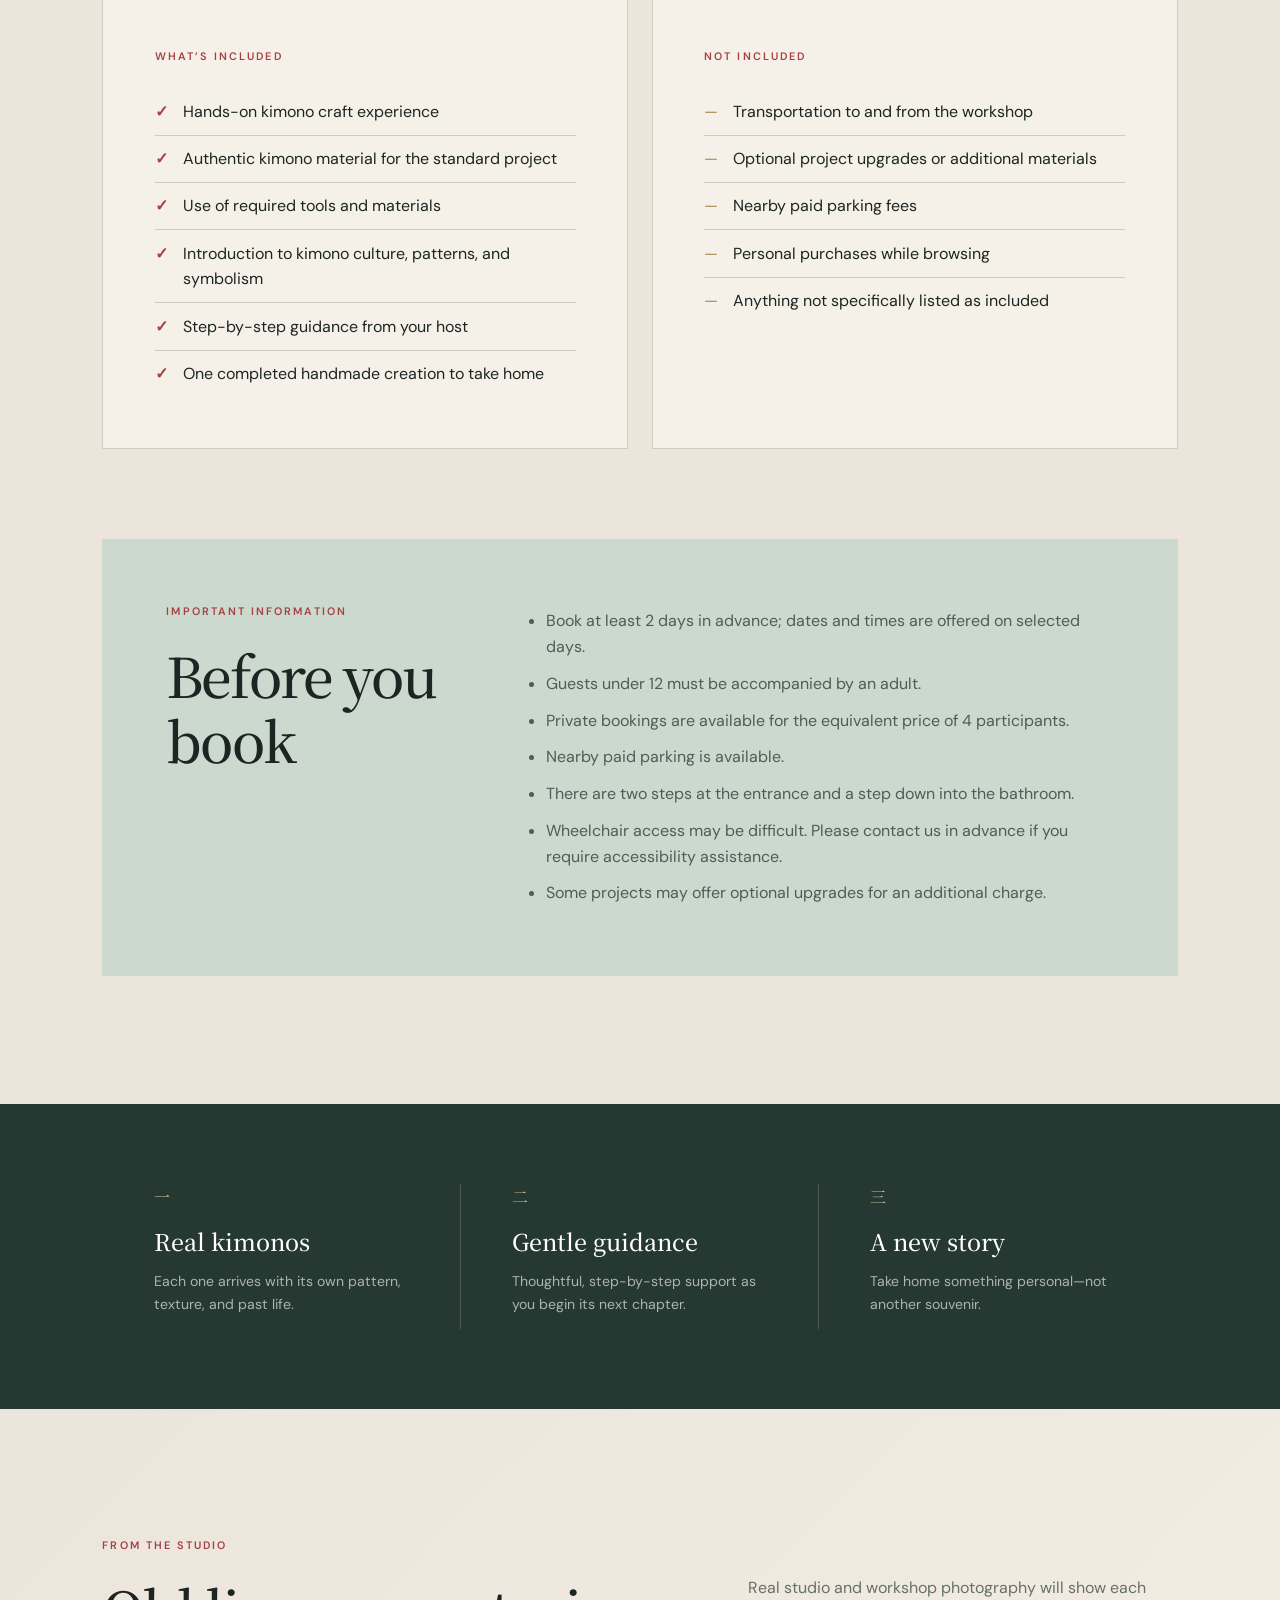
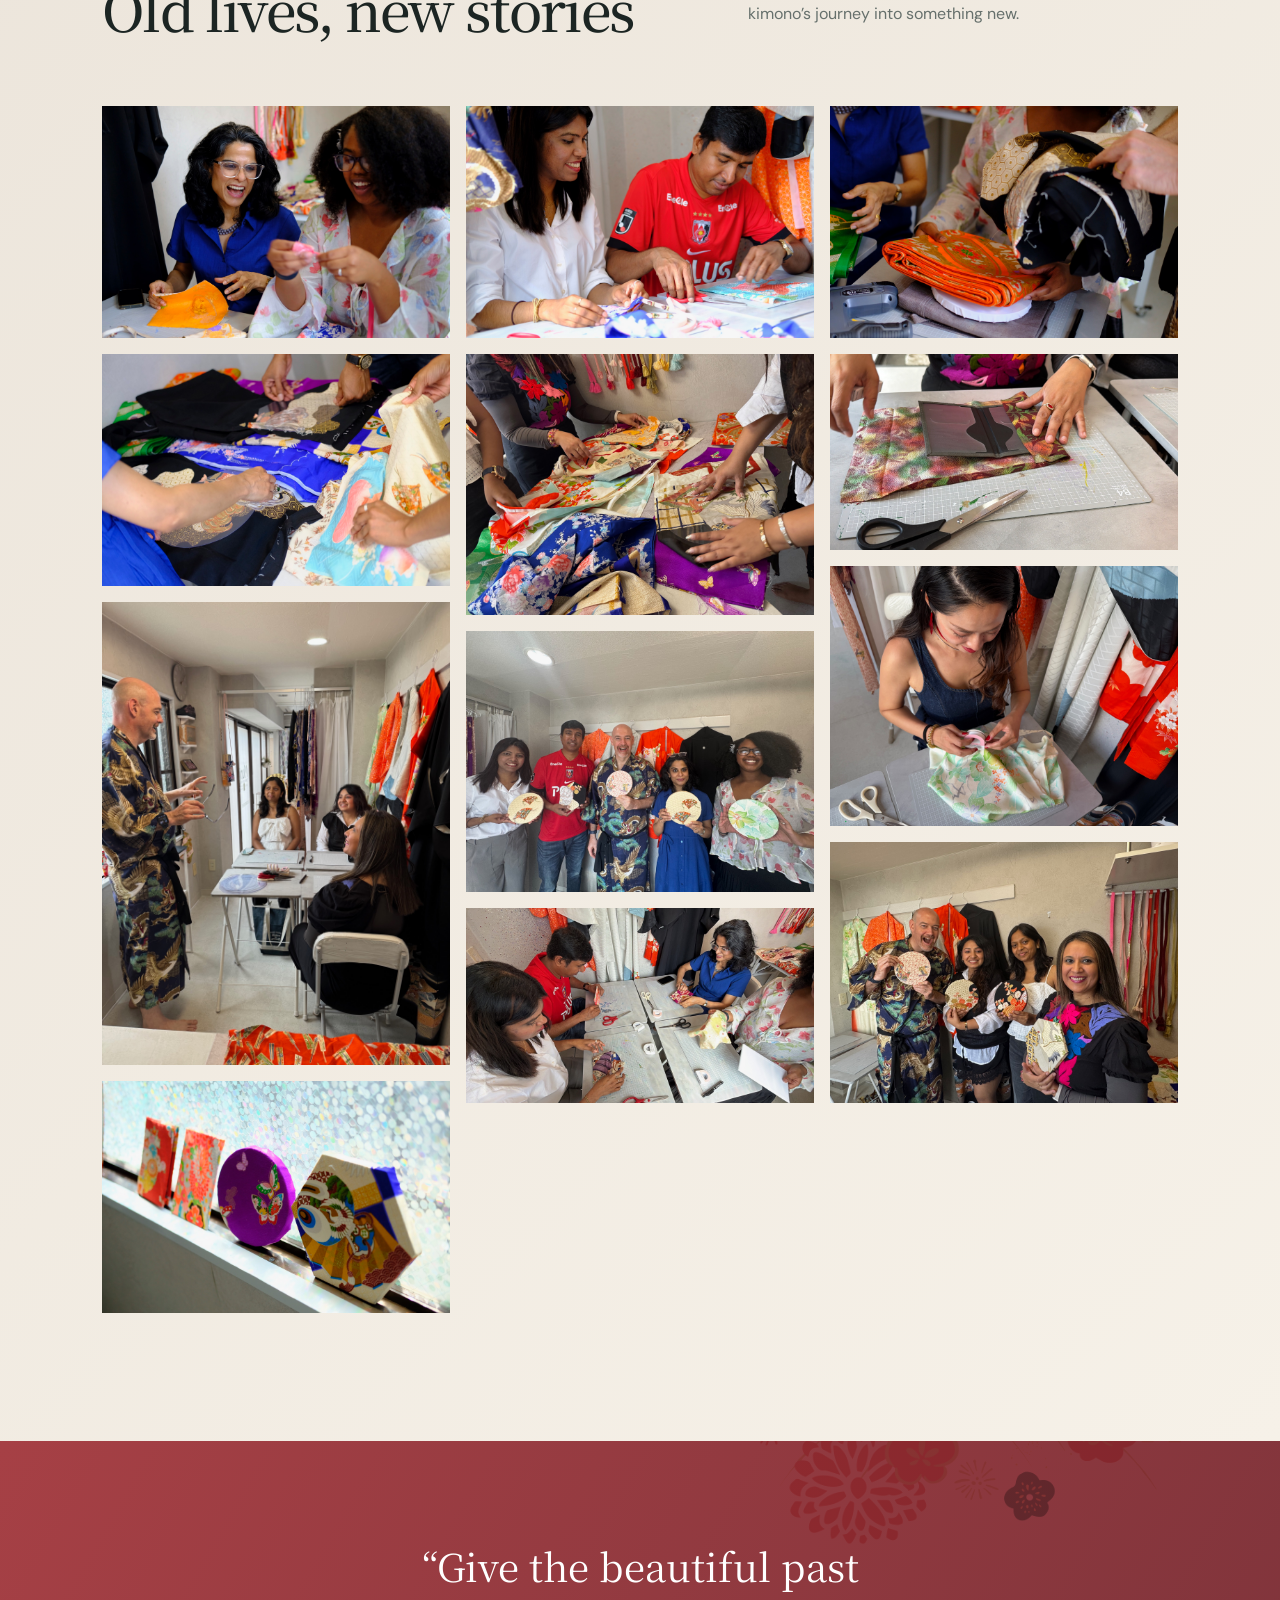
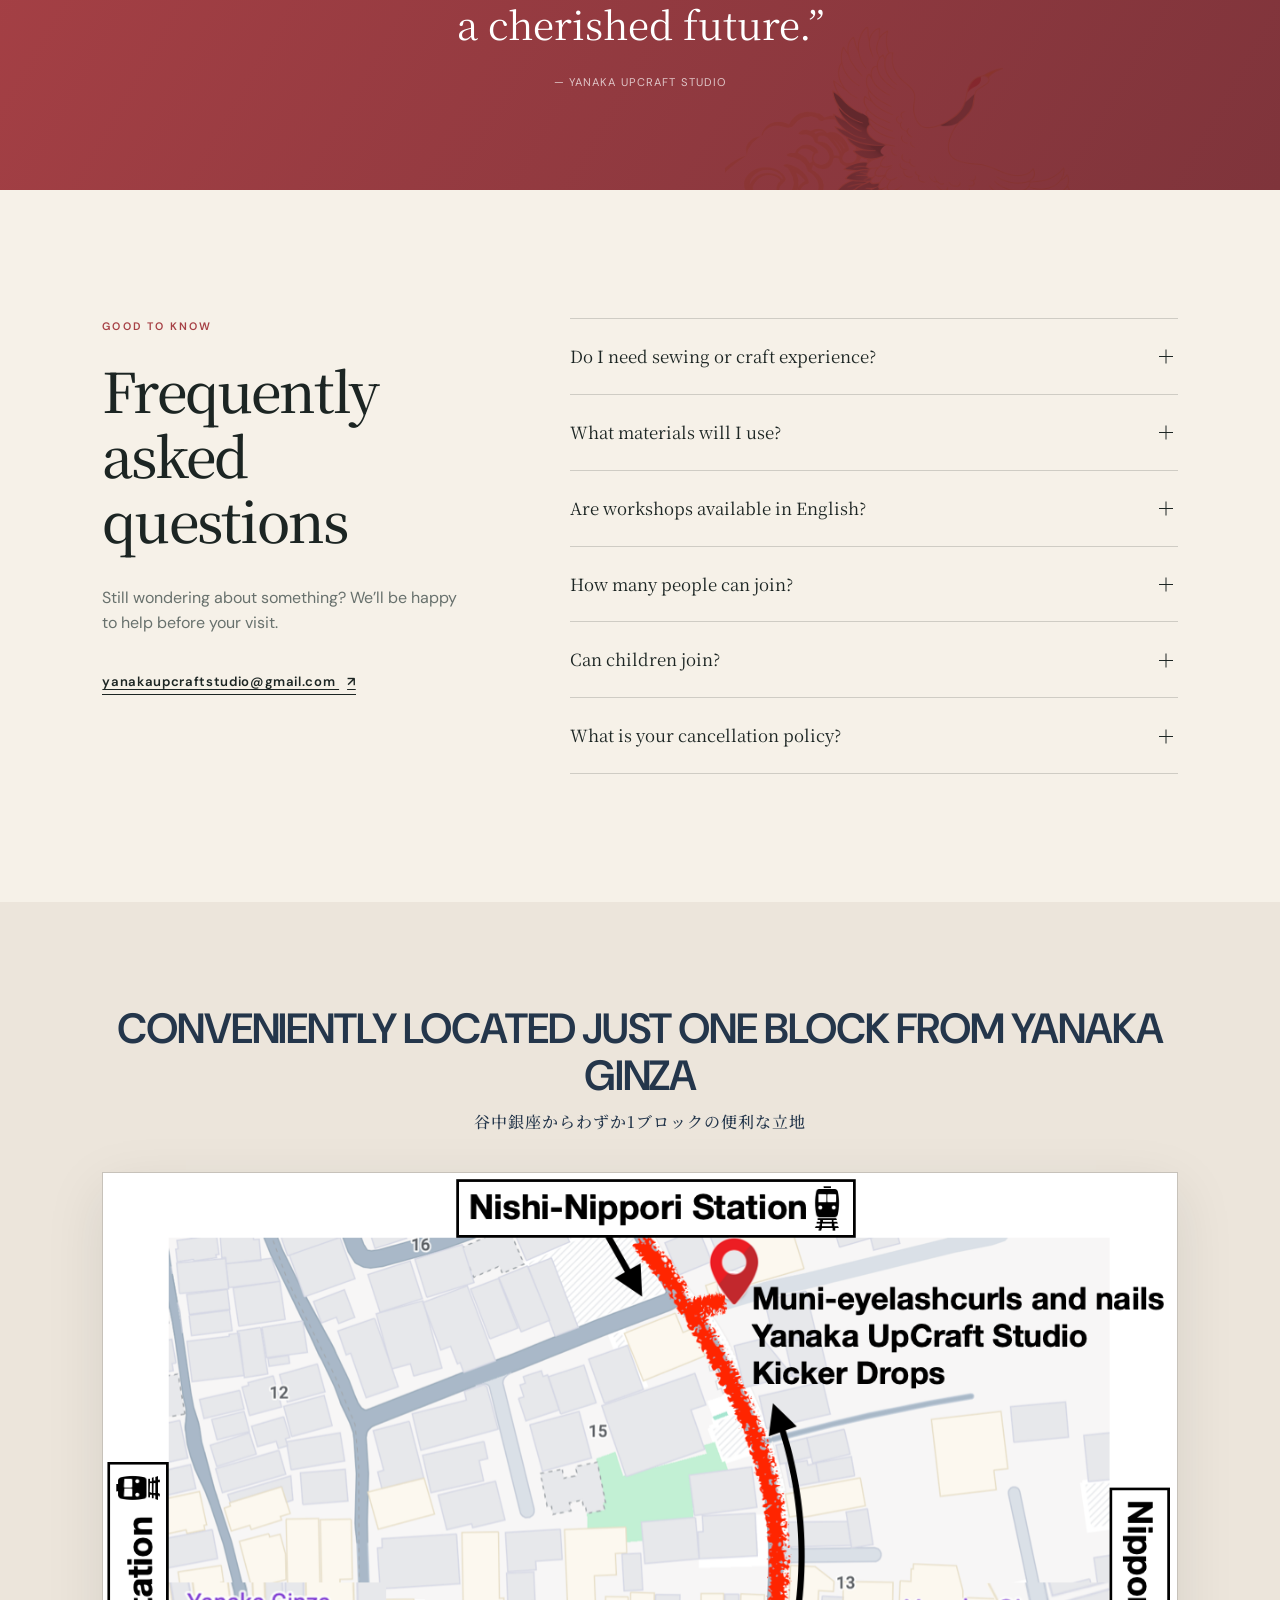
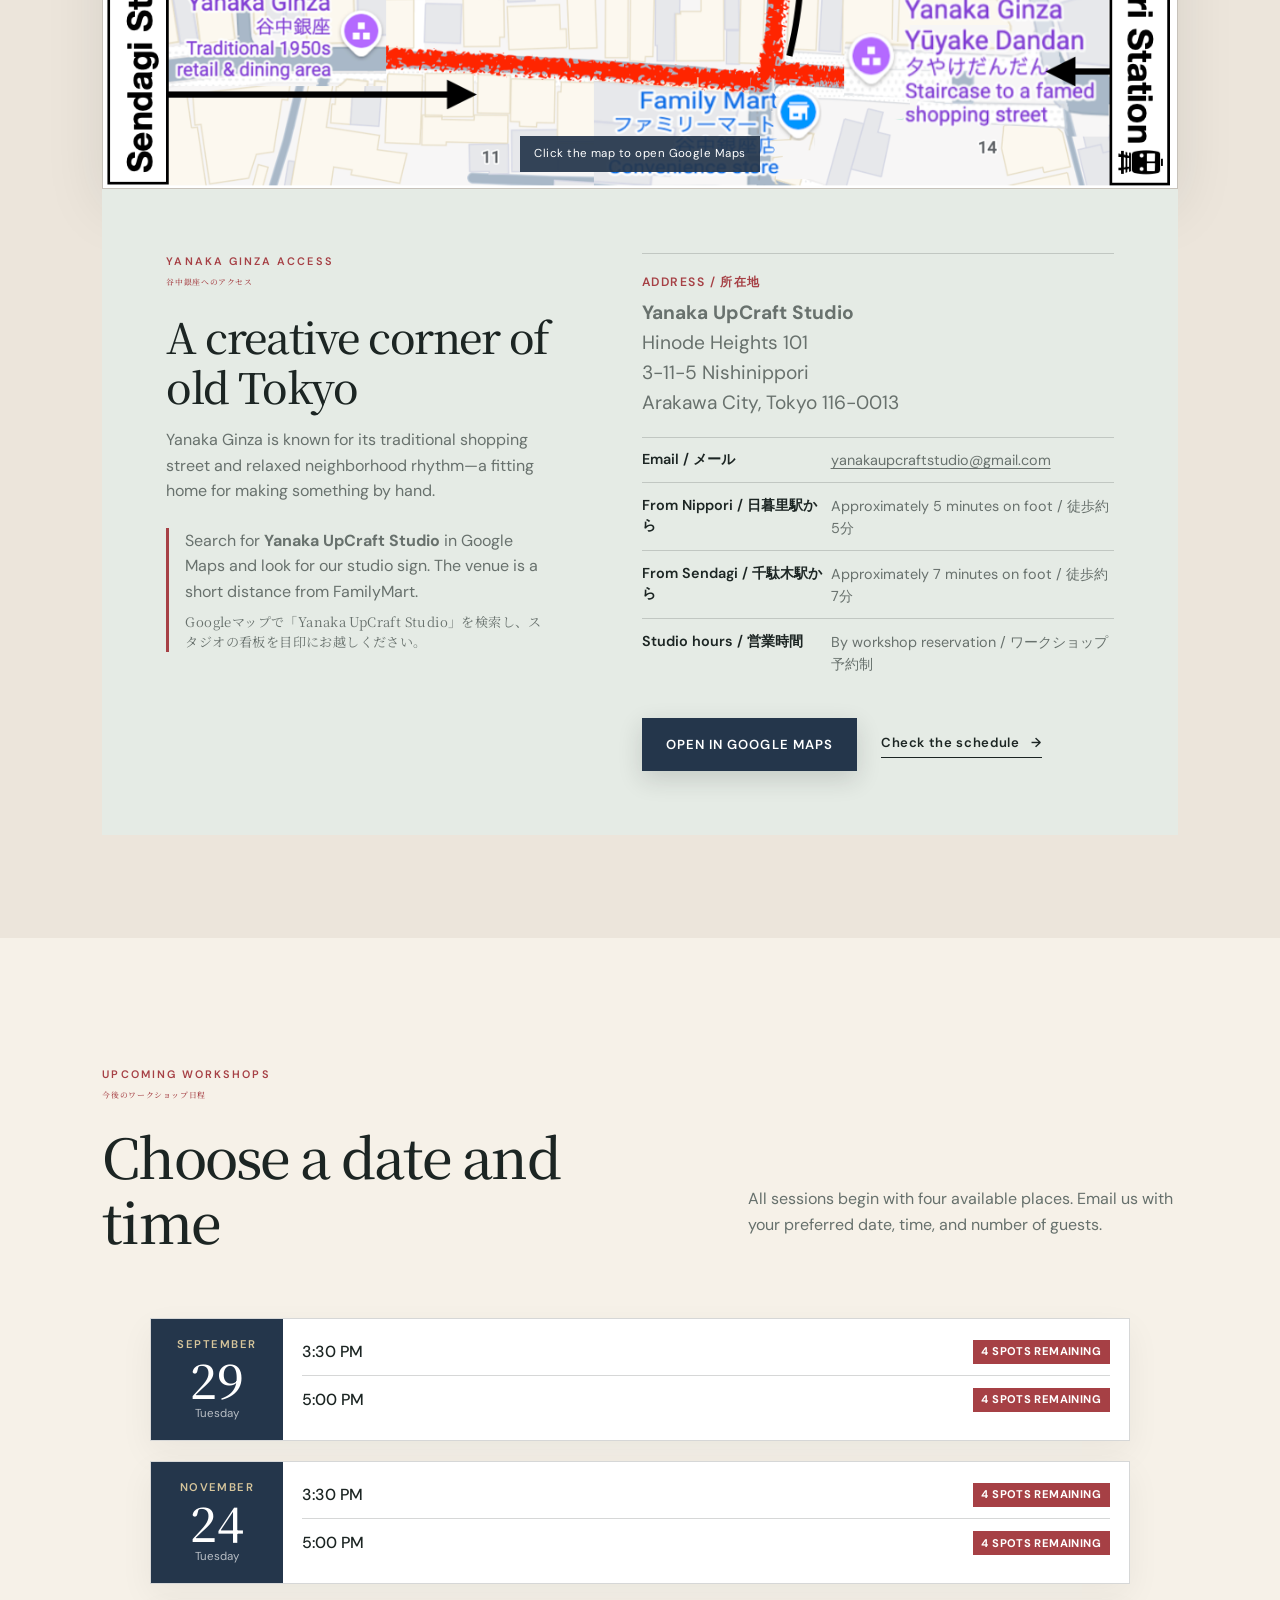
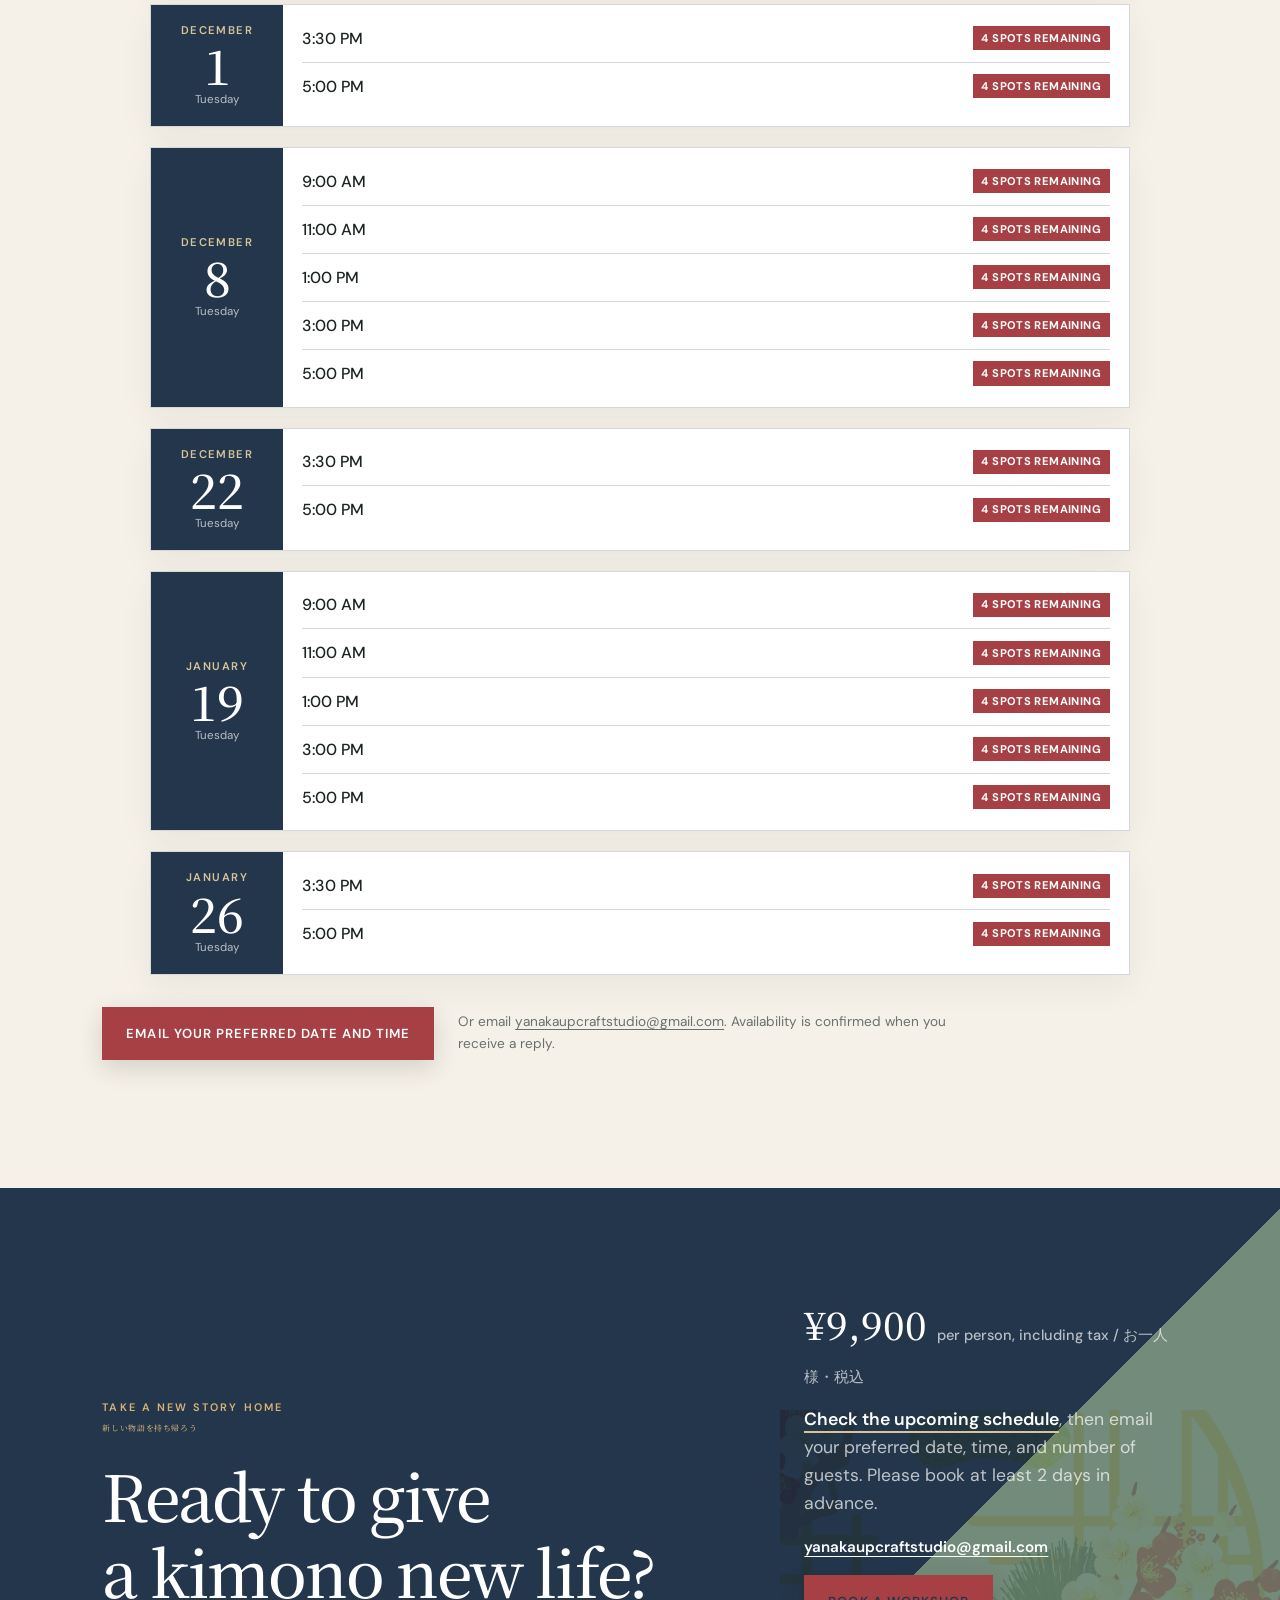
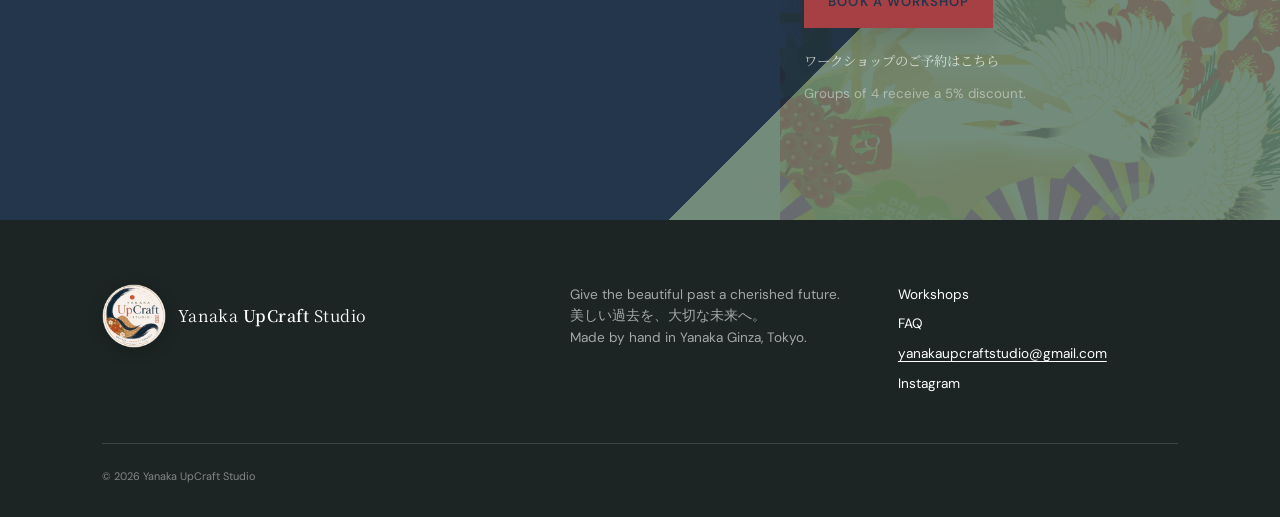
==== commit 80eb5b85: "Refresh cached schedule anchor styles" ====
--- a/index.html
+++ b/index.html
@@ -19,7 +19,7 @@
   <link rel="preconnect" href="https://fonts.googleapis.com">
   <link rel="preconnect" href="https://fonts.gstatic.com" crossorigin>
   <link href="https://fonts.googleapis.com/css2?family=DM+Sans:wght@400;500;600&family=Noto+Serif+JP:wght@400;500;600&display=swap" rel="stylesheet">
-  <link rel="stylesheet" href="css/style.css">
+  <link rel="stylesheet" href="css/style.css?v=2">
   <script src="js/script.js?v=2" defer></script>
 </head>
 <body>
--- a/css/style.css
+++ b/css/style.css
@@ -152,3 +152,6 @@
 .booking-email{margin:.25rem 0 0!important;font-size:.95rem!important}
 .booking-email a{color:#fff;font-weight:600;text-decoration:underline;text-underline-offset:.25em;overflow-wrap:anywhere}
 .footer-links .email-address{color:#fff}
+
+/* Keep anchored sections visible below the fixed navigation bar. */
+#schedule{scroll-margin-top:84px}
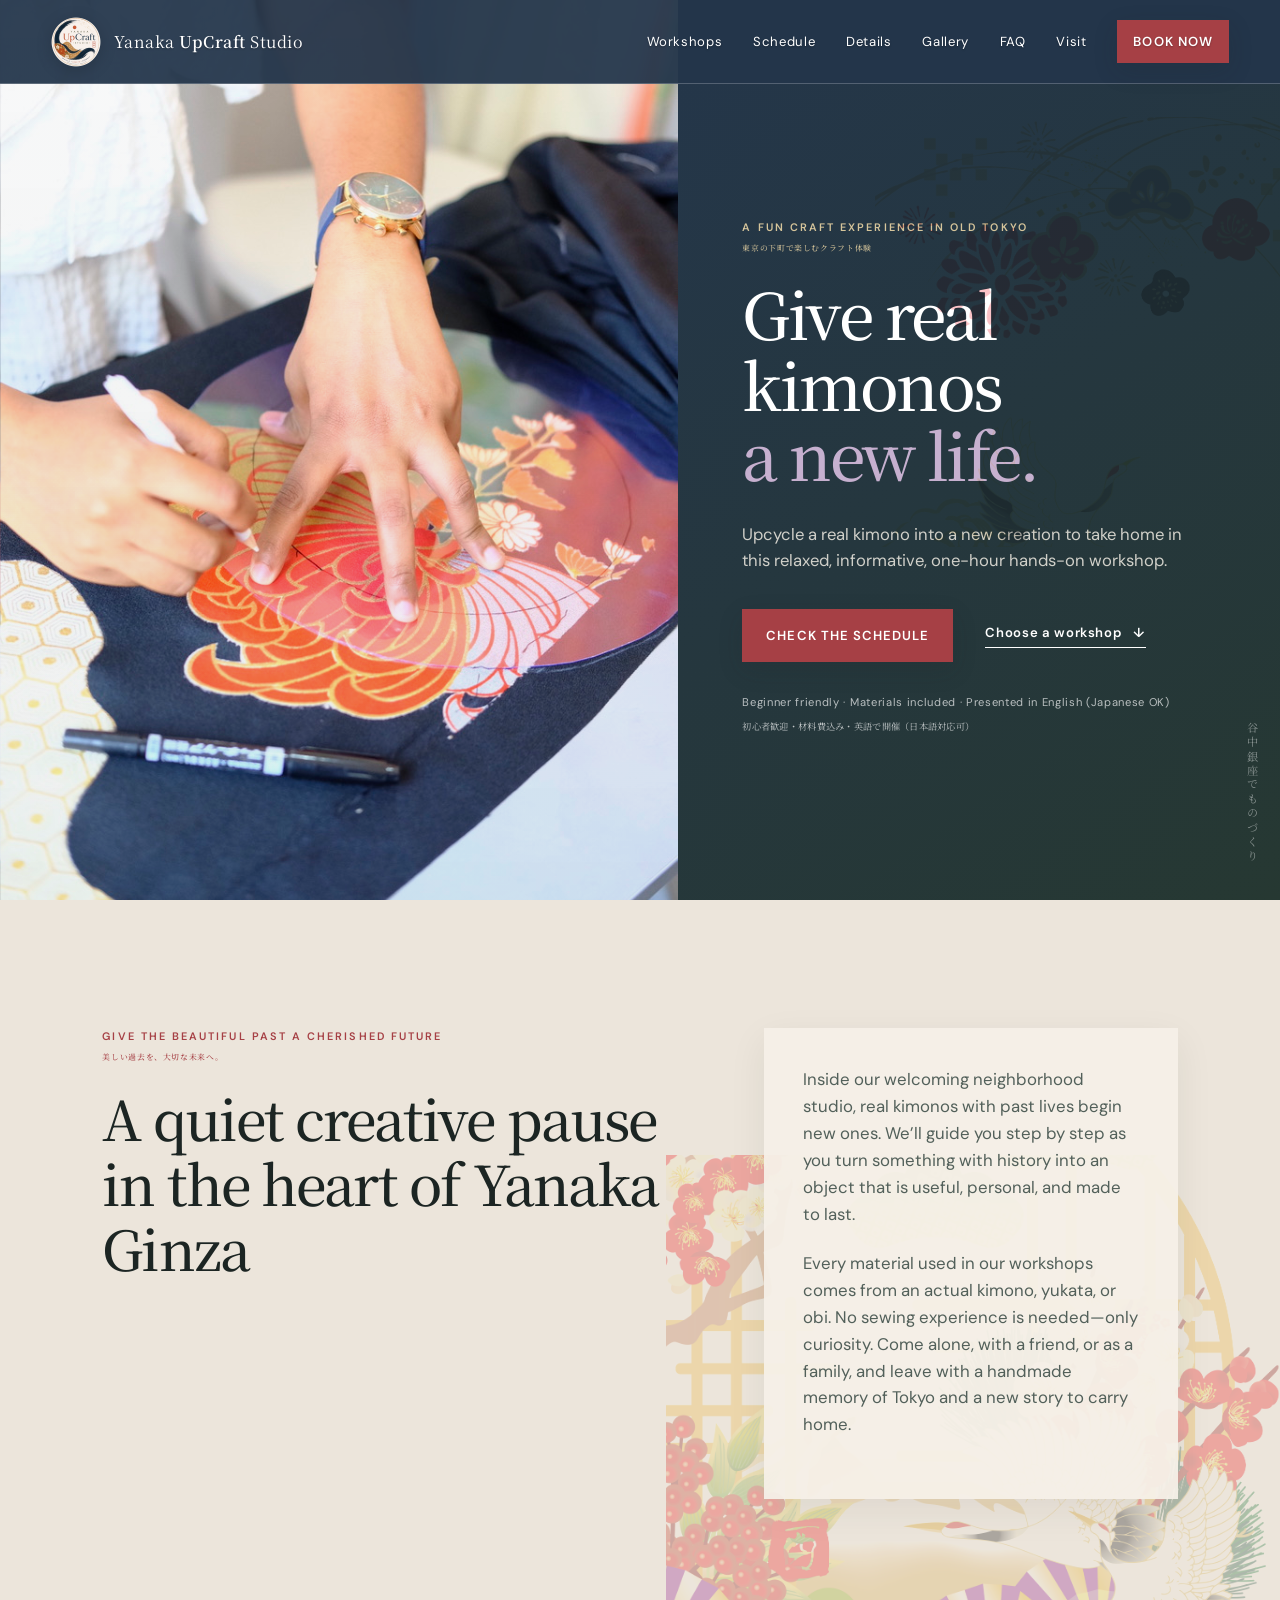
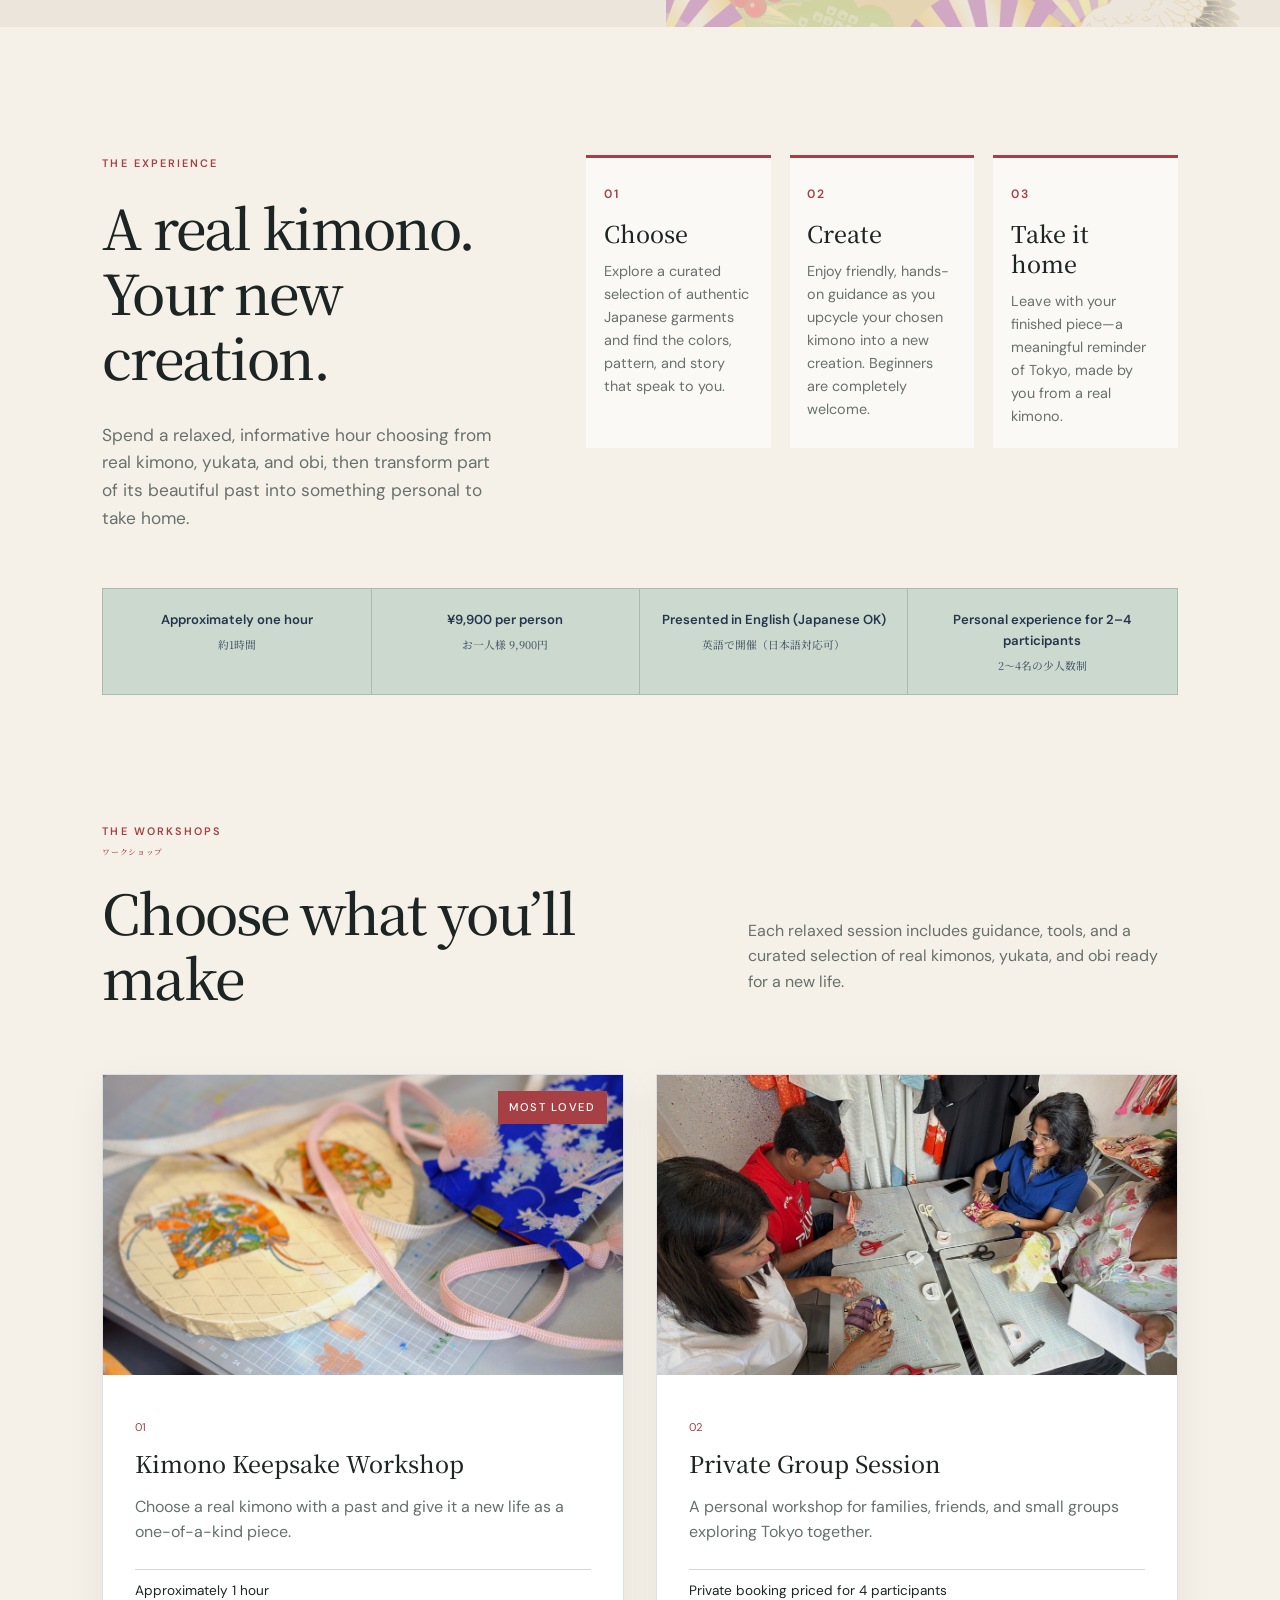
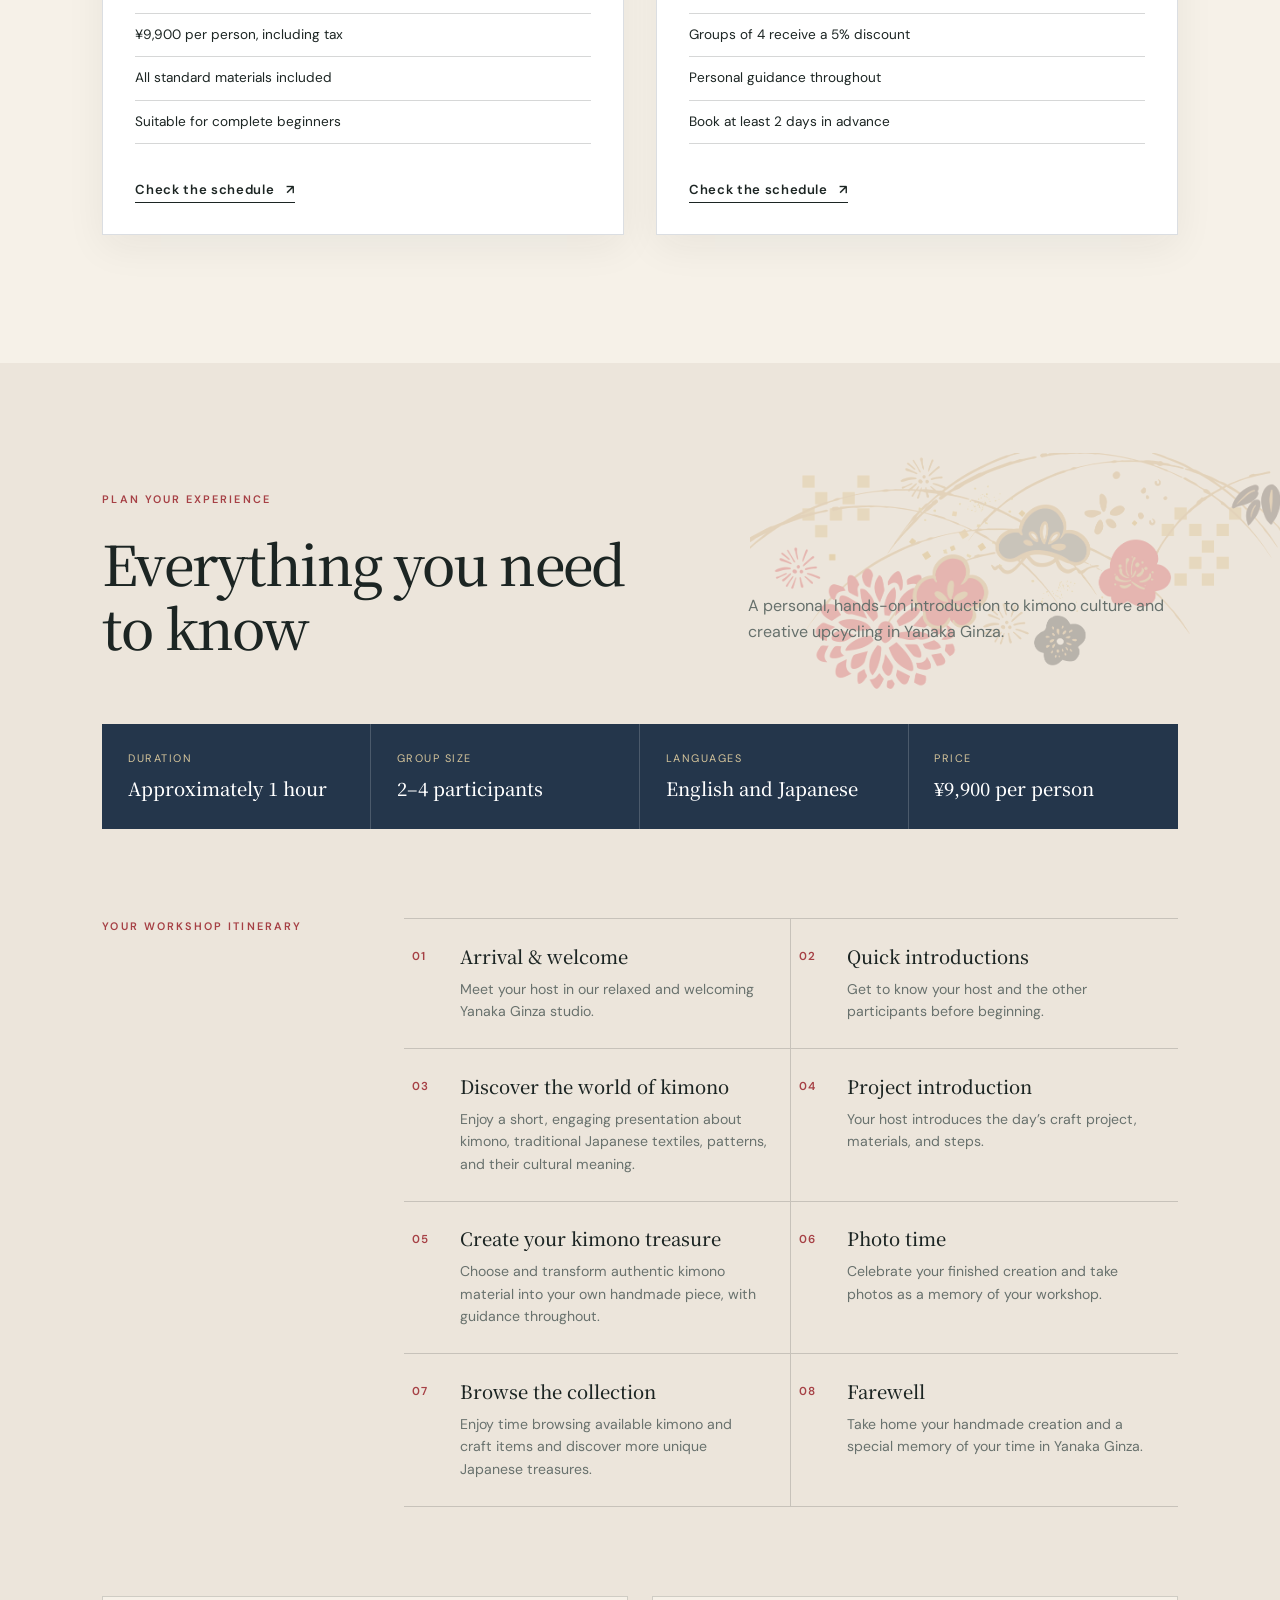
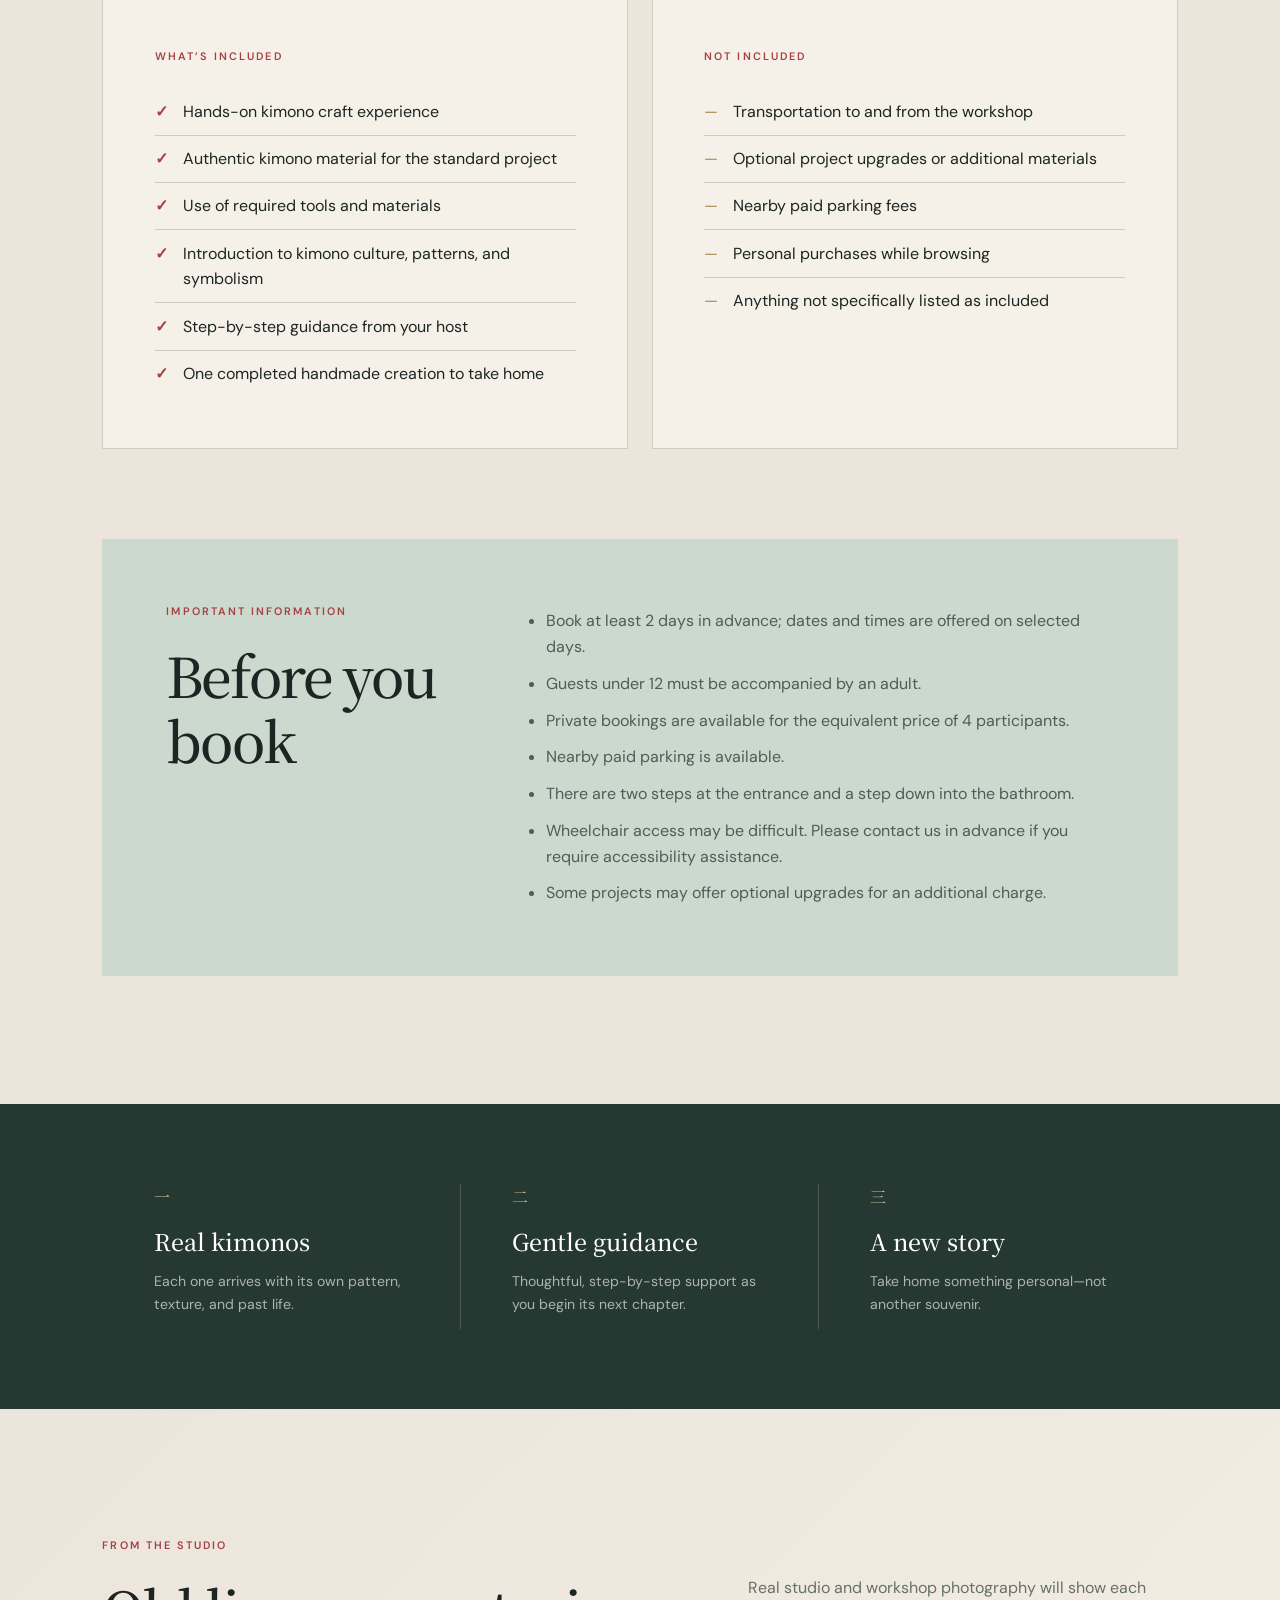
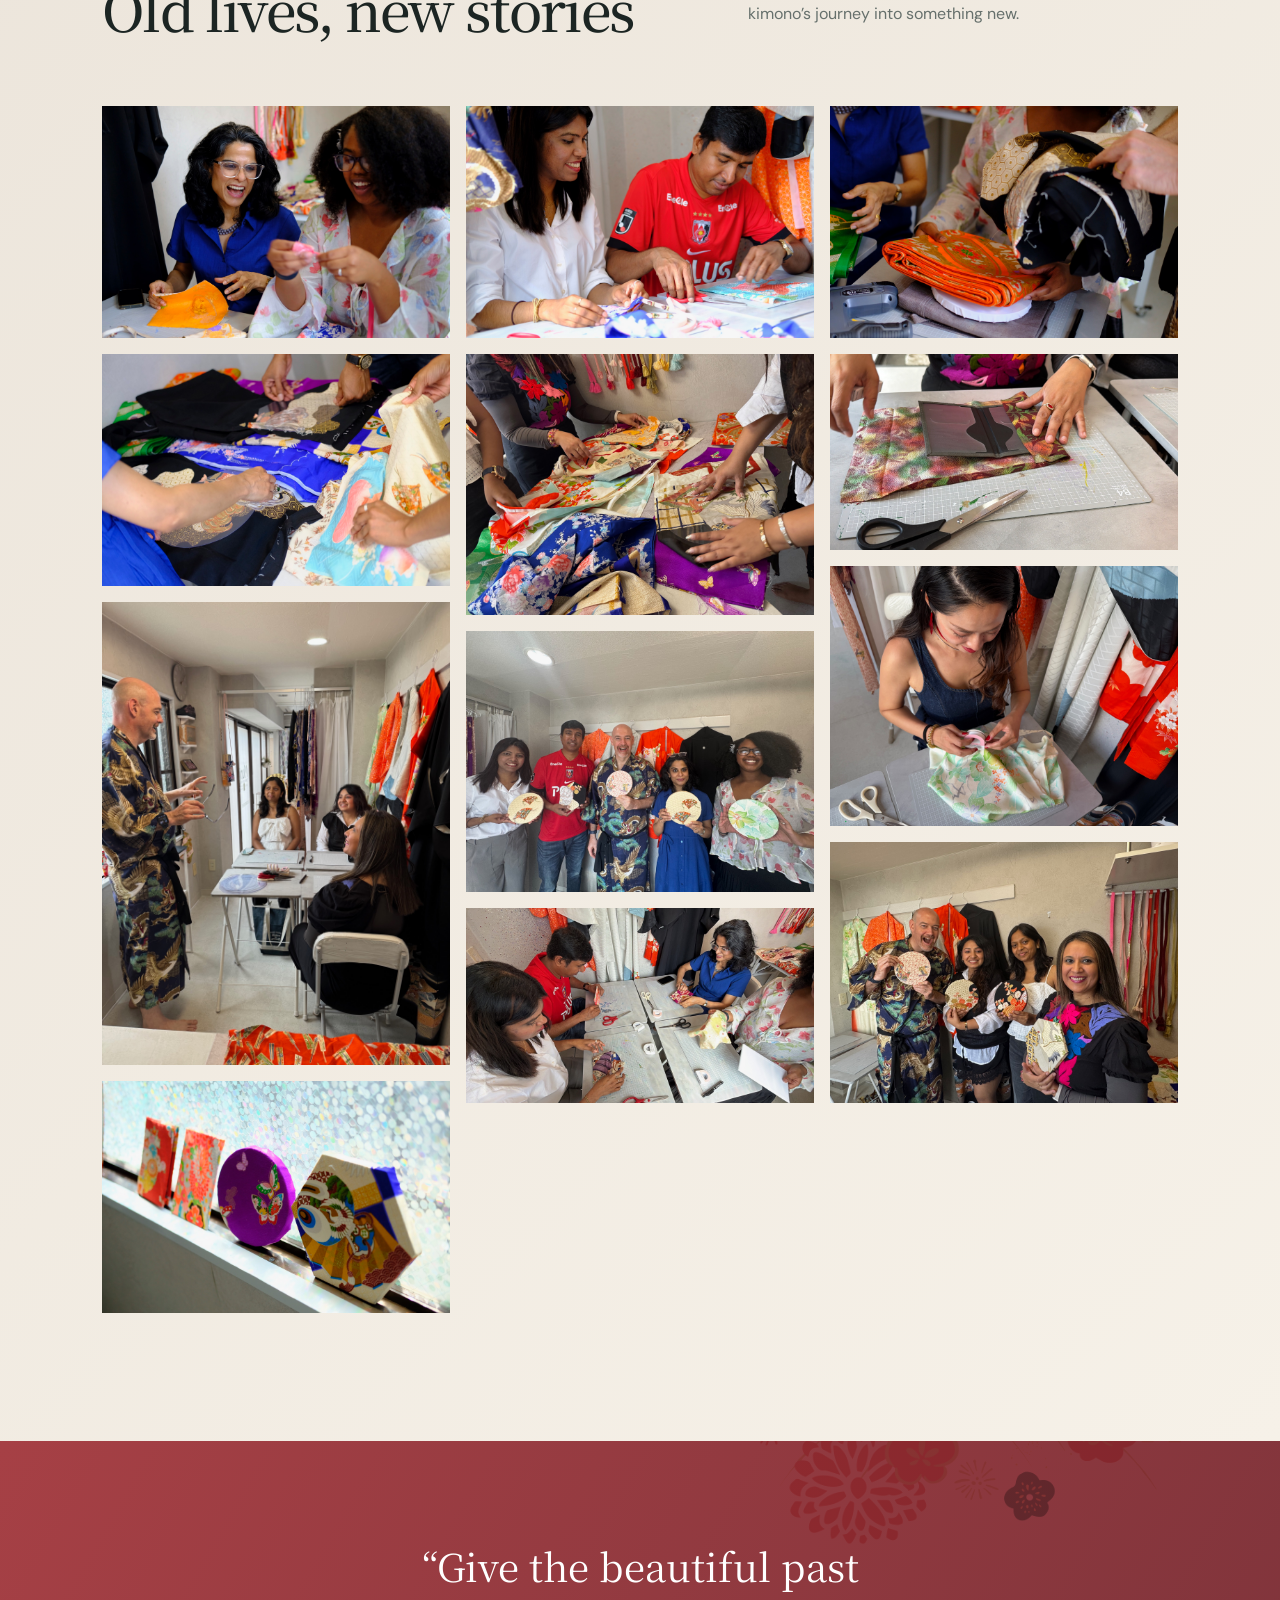
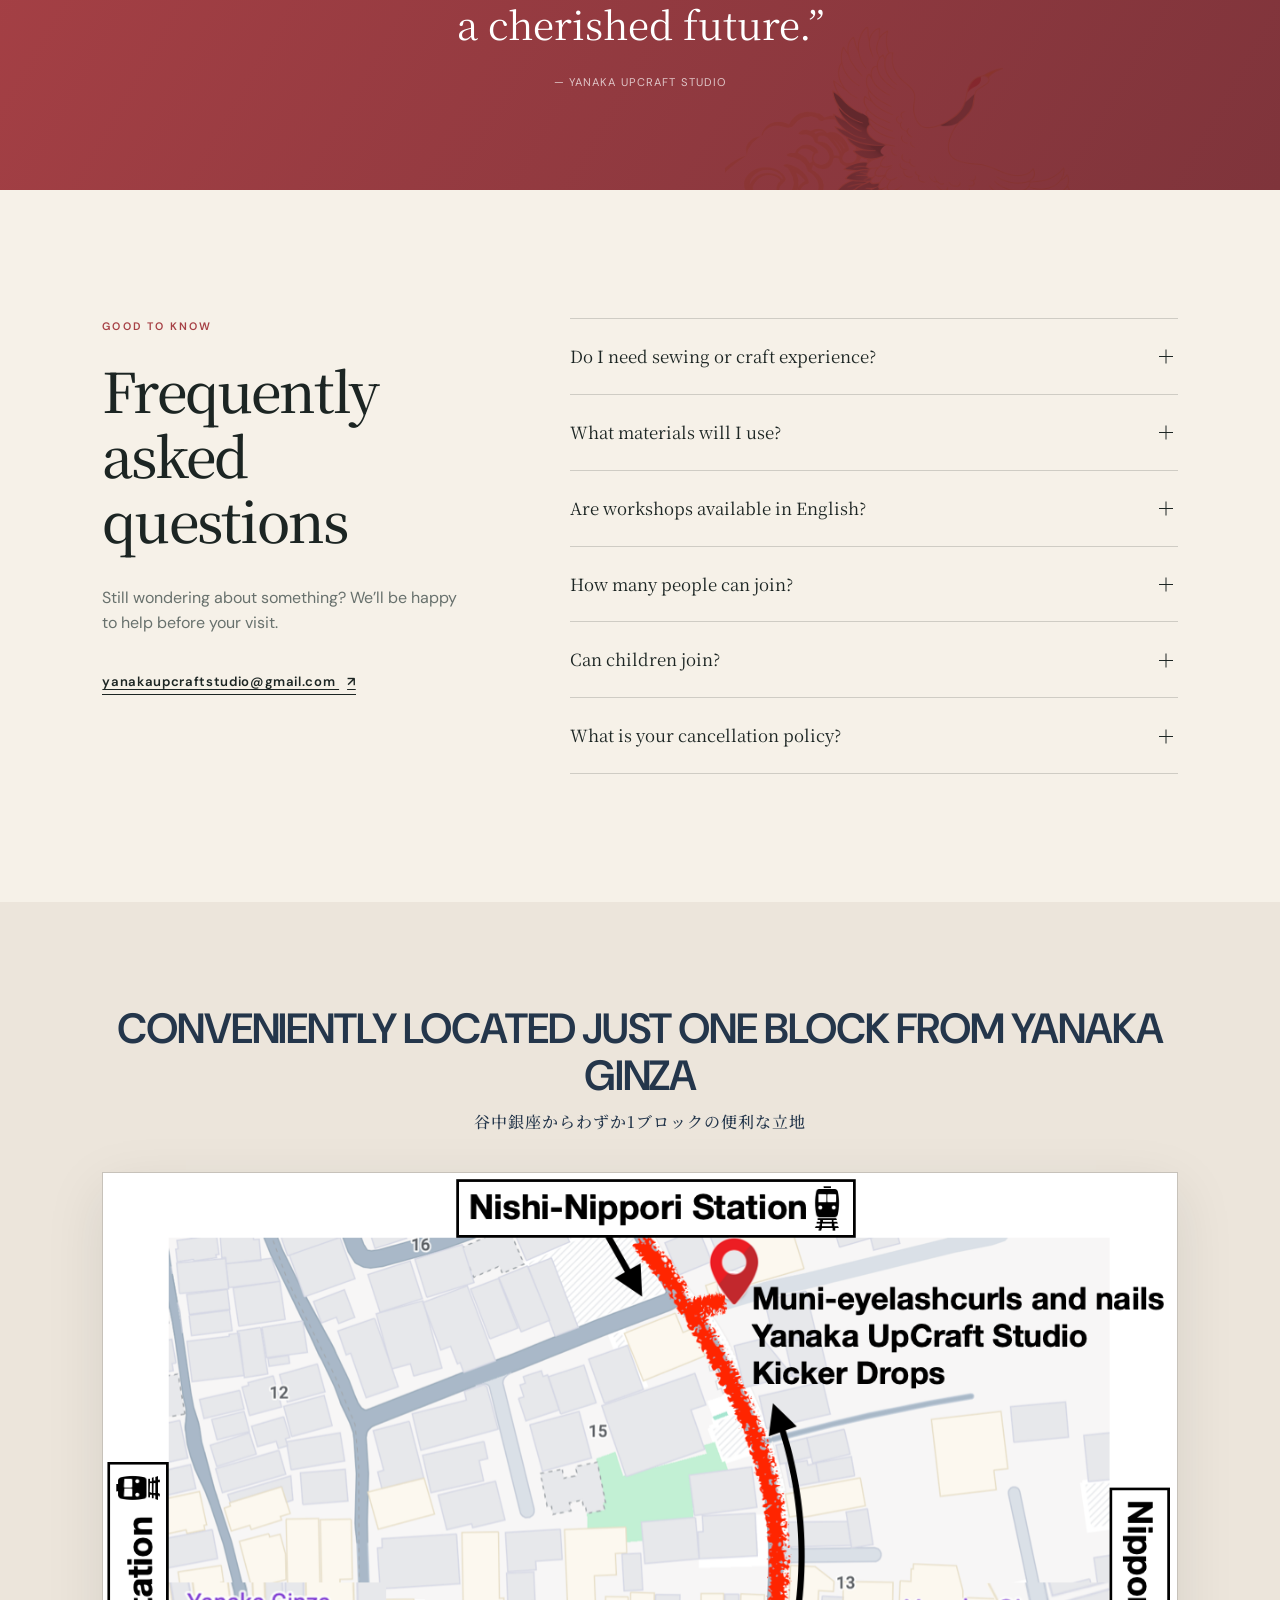
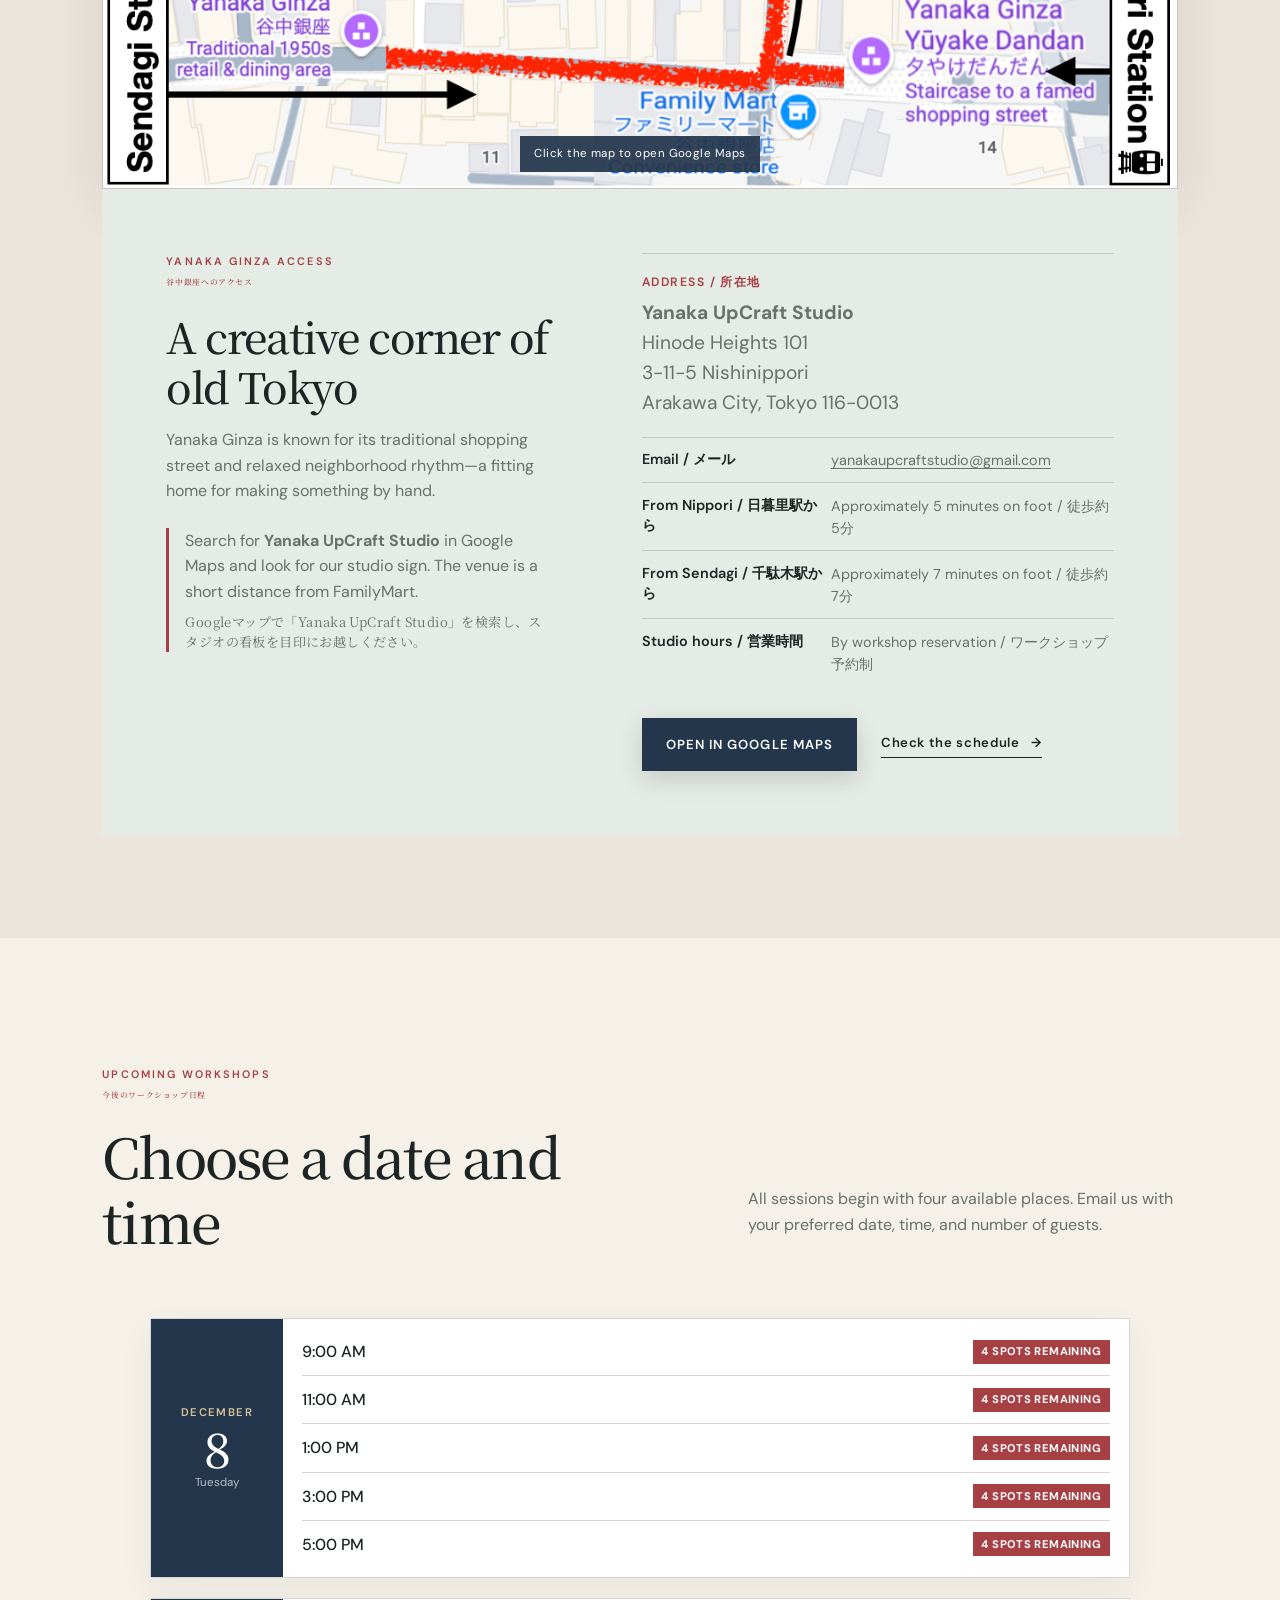
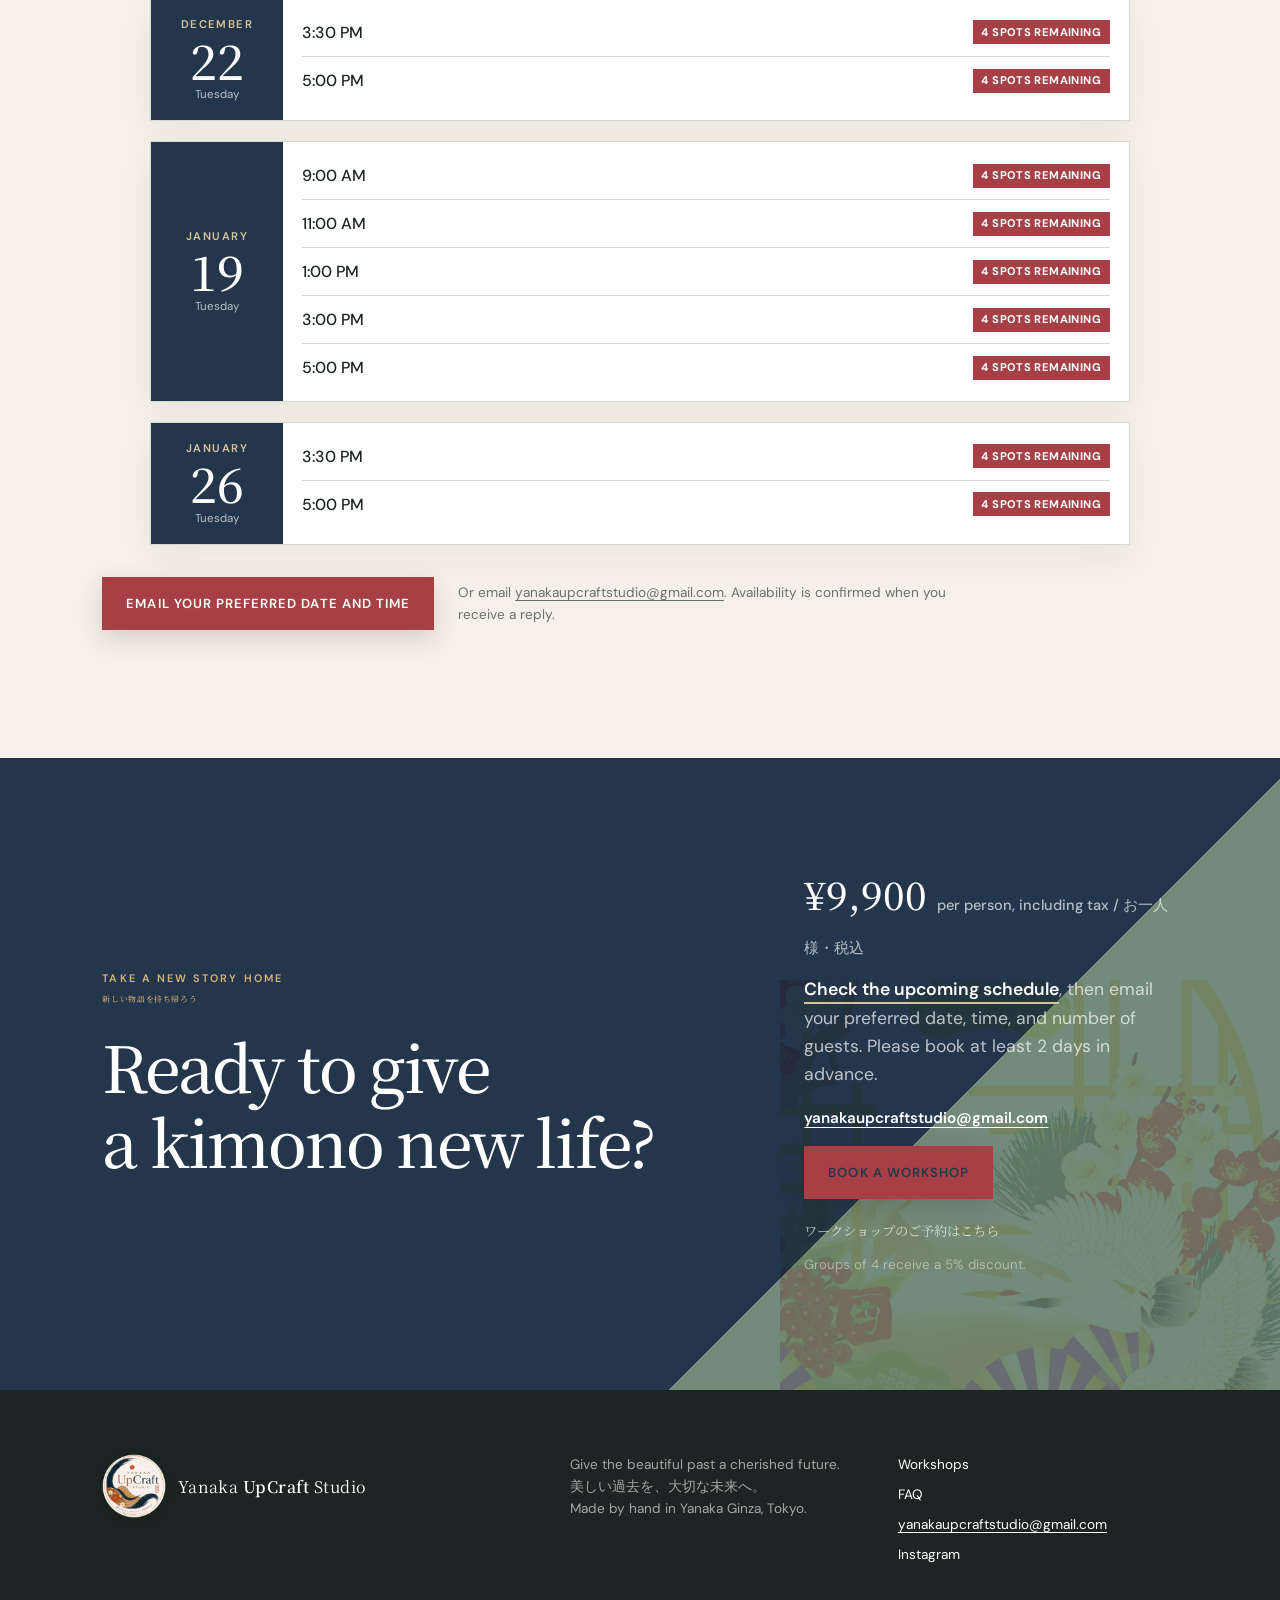
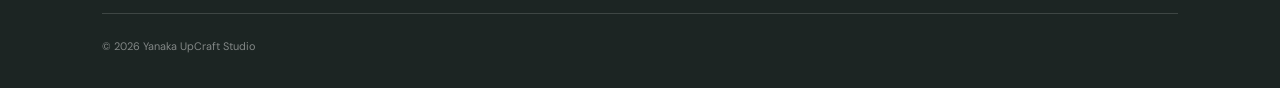
==== commit 662aa3a7: "Remove Hi5 page and expire past schedule dates" ====
--- a/index.html
+++ b/index.html
@@ -20,7 +20,7 @@
   <link rel="preconnect" href="https://fonts.gstatic.com" crossorigin>
   <link href="https://fonts.googleapis.com/css2?family=DM+Sans:wght@400;500;600&family=Noto+Serif+JP:wght@400;500;600&display=swap" rel="stylesheet">
   <link rel="stylesheet" href="css/style.css?v=2">
-  <script src="js/script.js?v=2" defer></script>
+  <script src="js/script.js?v=3" defer></script>
 </head>
 <body>
   <a class="skip-link" href="#main">Skip to content</a>
